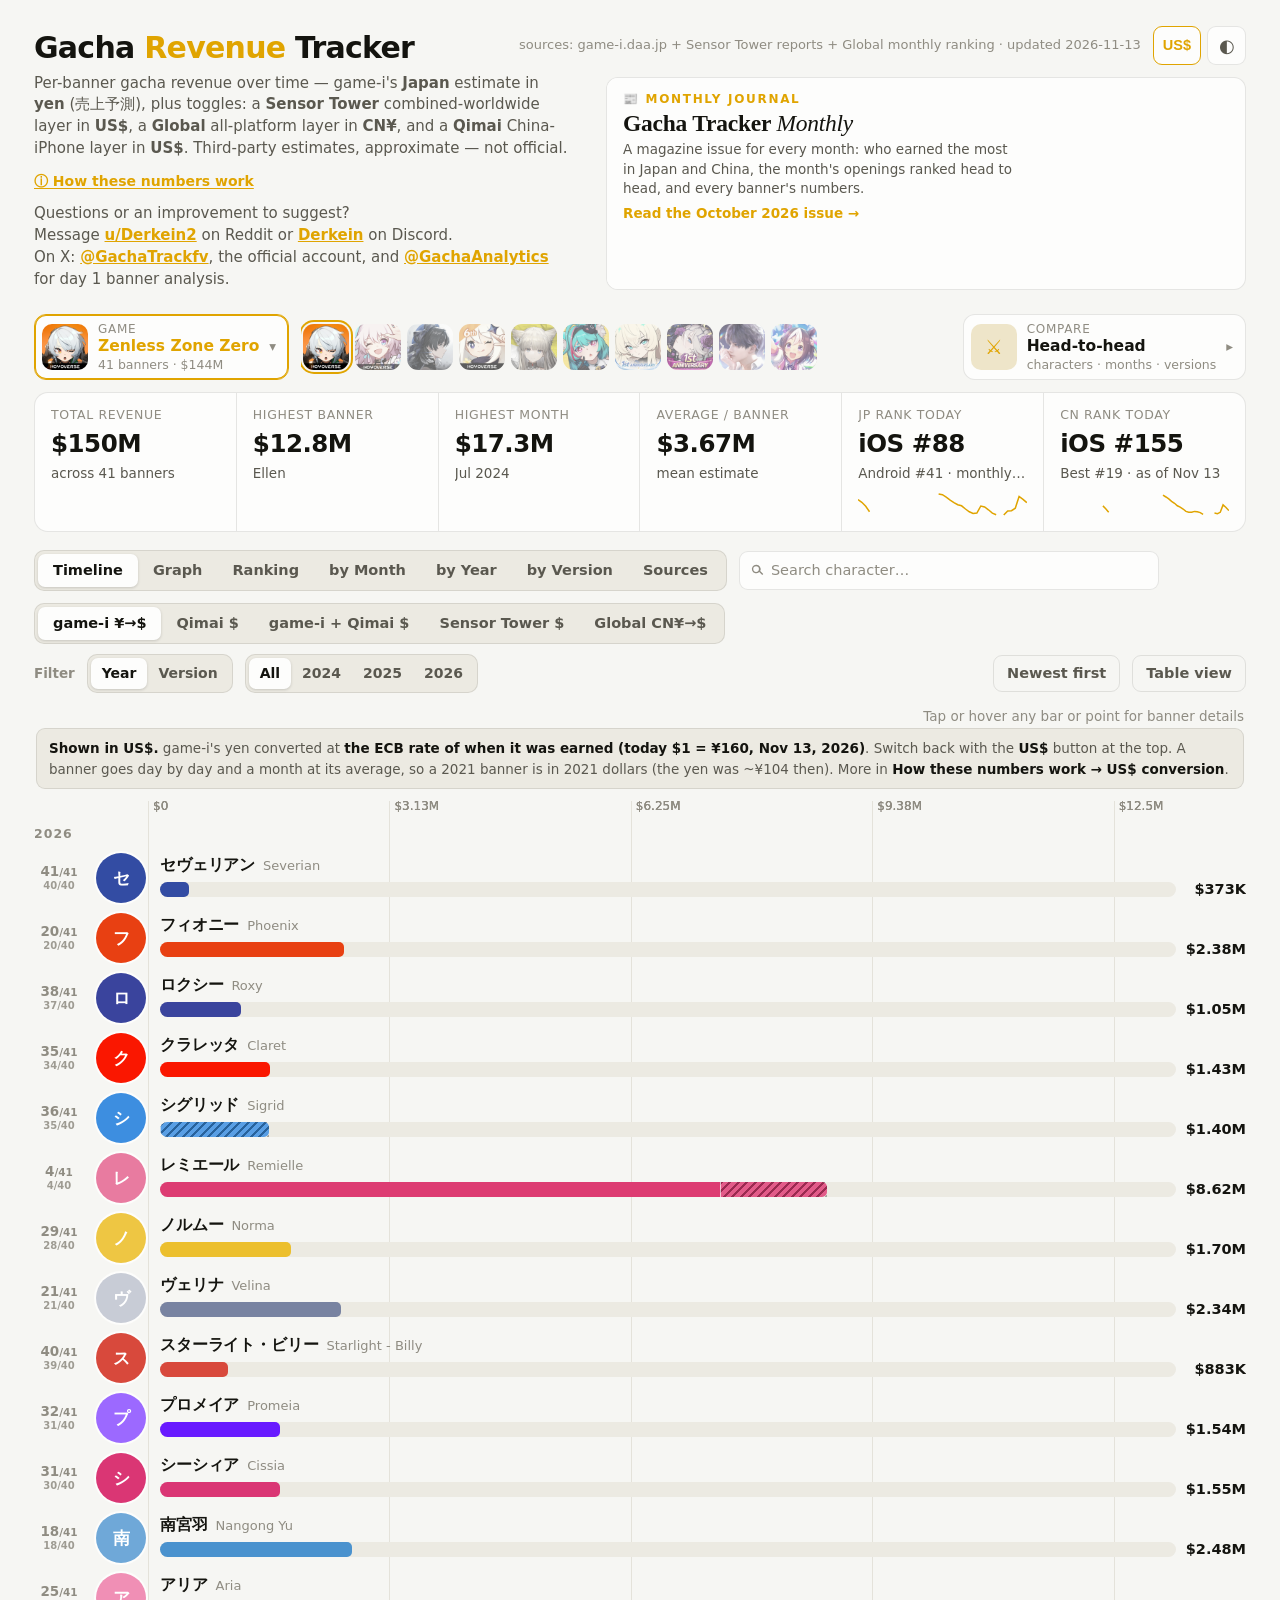
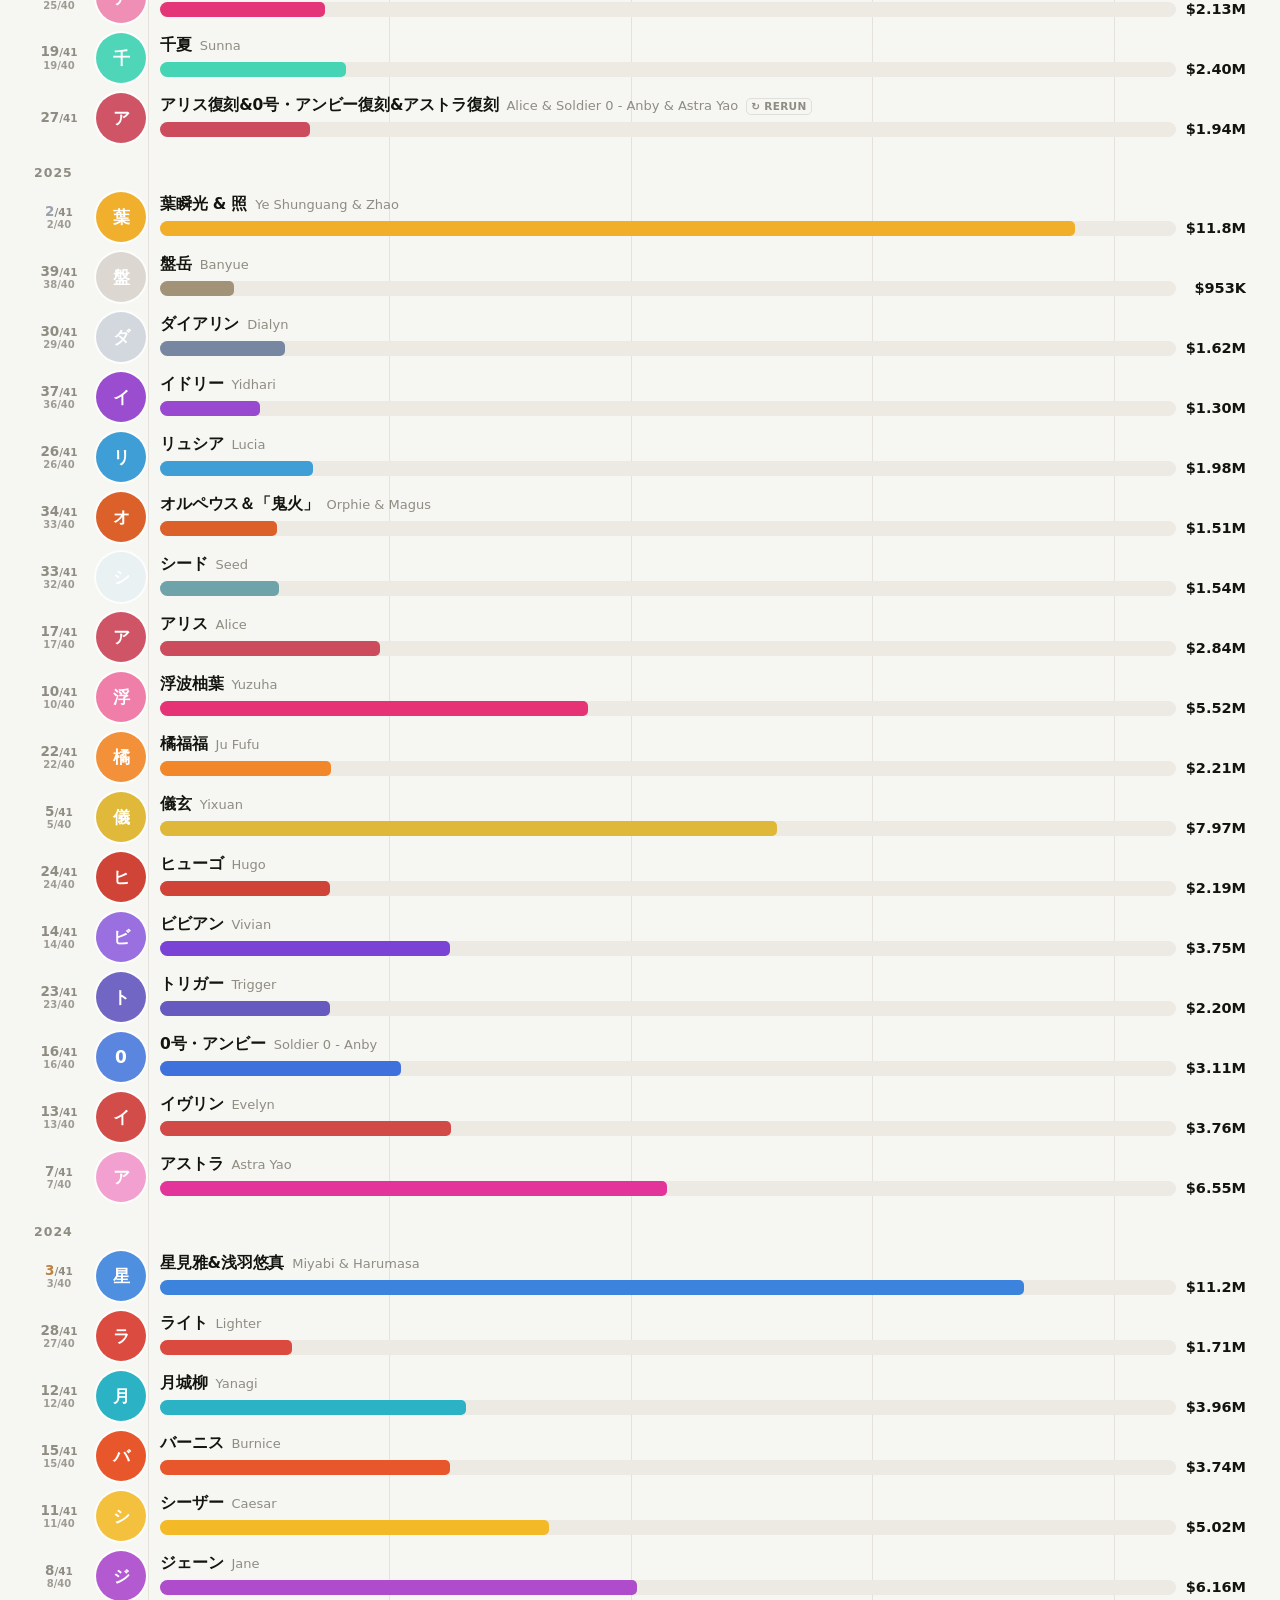
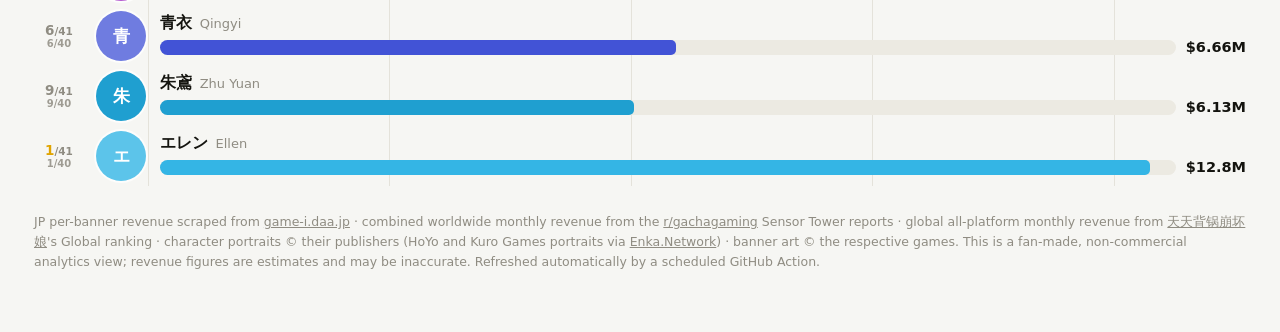
==== index.html @ f52d2e3d "Projection caption: say which end is the outlier when the range is lopsided Aha day 4: near $17.0M w" ====
<!doctype html>
<html lang="en">
<head>
<meta charset="utf-8">
<meta name="viewport" content="width=device-width, initial-scale=1">
<!-- Defense-in-depth: no remote scripts, no framing, no plugins. The one inline
     script is the pre-paint theme setter, allow-listed by its sha256 hash. Images
     may load from any HTTPS host (character art CDNs) or data: (the favicon). -->
<meta http-equiv="Content-Security-Policy" content="default-src 'self'; script-src 'self' 'sha256-wBdtWdXsHnAU2DdByySW4LlXFAScrBvmBgkXtydwJdg='; style-src 'self' 'unsafe-inline'; img-src 'self' https: data:; connect-src 'self'; object-src 'none'; base-uri 'none'; form-action 'none'; frame-ancestors 'none'">
<!-- apply a saved light/dark override before first paint (no flash); full toggle logic is in app.js -->
<script>try{var t=localStorage.getItem('theme');if(t==='light'||t==='dark')document.documentElement.setAttribute('data-theme',t)}catch(e){}</script>
<title>Gacha Revenue Tracker</title>
<meta name="description" content="Estimated gacha banner revenue over time for Zenless Zone Zero, Honkai: Star Rail, Wuthering Waves, Genshin Impact and Arknights: Endfield. Auto-updated from game-i.daa.jp.">
<link rel="icon" href="data:image/svg+xml,<svg xmlns='http://www.w3.org/2000/svg' viewBox='0 0 16 16'><text y='14' font-size='14'>%F0%9F%8E%B0</text></svg>">
<link rel="stylesheet" href="style.css?v=418">
</head>
<body>
<div class="wrap">
  <header class="site-hd">
    <div class="hd-main">
      <h1>Gacha <span class="accent">Revenue</span> Tracker</h1>
      <p>Per-banner gacha revenue over time — game-i's <b>Japan</b> estimate in <b>yen</b> (売上予測), plus toggles: a <b>Sensor Tower</b> combined-worldwide layer in <b>US$</b>, a <b>Global</b> all-platform layer in <b>CN¥</b>, and a <b>Qimai</b> China-iPhone layer in <b>US$</b>. Third-party estimates, approximate — not official.</p>
      <p class="hd-info"><button id="infoBtn" class="infolink">ⓘ How these numbers work</button></p>
      <p class="hd-feedback">Questions or an improvement to suggest?<br>Message <a href="https://www.reddit.com/user/Derkein2" target="_blank" rel="noopener">u/Derkein2</a> on Reddit or <a href="https://discord.com/users/260914155207393281" target="_blank" rel="noopener" title="Opens Derkein's Discord profile — message from there">Derkein</a> on Discord.<br>On X: <a href="https://x.com/GachaTrackfv" target="_blank" rel="noopener" title="The tracker's official X account">@GachaTrackfv</a>, the official account, and <a href="https://x.com/GachaAnalytics" target="_blank" rel="noopener" title="A friend's banner analysis on X">@GachaAnalytics</a> for day 1 banner analysis.</p>
    </div>
    <div class="hd-side">
      <div class="hd-top">
        <div class="updated" id="updated"></div>
        <div class="hd-btns">
          <button id="ccyBtn" class="themebtn ccybtn" type="button" aria-pressed="false" hidden>¥</button>
          <button id="themeBtn" class="themebtn" title="Theme" aria-label="Color theme"></button>
        </div>
      </div>
      <a class="jr-card" href="journal.html" id="jrCard">
        <span class="jr-art" aria-hidden="true"><img id="jrImg" alt="" referrerpolicy="no-referrer" hidden></span>
        <span class="jr-tx"><span class="jr-k">📰 Monthly Journal</span>
          <b class="jr-t">Gacha Tracker <em>Monthly</em></b>
          <span class="jr-sum">A magazine issue for every month: who earned the most in Japan and China, the month's openings ranked head to head, and every banner's numbers.</span>
          <span class="jr-go" id="jrGo">Read the latest issue →</span></span>
      </a>
    </div>
  </header>

  <div class="gp" id="gp">
    <button type="button" class="gp-btn" id="gpBtn" aria-haspopup="dialog" aria-expanded="false" aria-controls="gpPanel">
      <span class="gp-bic" id="gpIc"></span>
      <span class="gp-btx"><span class="gp-k">Game</span><b id="gpName"></b><span class="gp-sub" id="gpSub"></span></span>
      <span class="gp-chev" aria-hidden="true">▾</span>
    </button>
    <nav class="gp-rail" id="gpRail" aria-label="Games"></nav>
    <button class="gp-cmp" id="cmpOpen" type="button" title="Two to four head-to-head — characters, months, years or versions, from any game">
      <span class="gp-cic" aria-hidden="true">⚔</span><span class="gp-cmpl">Compare</span>
      <span class="gp-btx"><span class="gp-k">Compare</span><b>Head-to-head</b><span class="gp-sub">characters · months · versions</span></span>
      <span class="gp-chev" aria-hidden="true">▸</span>
    </button>
    <div class="gp-panel" id="gpPanel" role="dialog" aria-label="Choose a game" hidden>
      <input id="gpSearch" type="search" placeholder="Search games — English, Japanese or short name…" autocomplete="off" spellcheck="false" aria-controls="gpList">
      <div class="gp-list" id="gpList" role="listbox" aria-label="Games"></div>
    </div>
  </div>
  <div class="tiles" id="tiles"></div>

  <div class="controls">
    <div class="seg" role="tablist" aria-label="View">
      <button id="bTime" class="on" role="tab" aria-selected="true">Timeline</button>
      <button id="bGraph" role="tab" aria-selected="false">Graph</button>
      <button id="bRank" role="tab" aria-selected="false">Ranking</button>
      <button id="bMonth" role="tab" aria-selected="false">by Month</button>
      <button id="bYear" role="tab" aria-selected="false">by Year</button>
      <button id="bVersion" role="tab" aria-selected="false" hidden>by Version</button>
      <button id="bAgree" role="tab" aria-selected="false" title="Compare how each source ranks the month against its own history">Sources</button>
    </div>
    <div class="search" id="search">
      <svg class="search-ic" viewBox="0 0 24 24" aria-hidden="true"><path d="M10 4a6 6 0 104.47 10.03l4.24 4.25 1.42-1.42-4.25-4.24A6 6 0 0010 4zm0 2a4 4 0 110 8 4 4 0 010-8z"/></svg>
      <input id="searchInput" type="text" placeholder="Search character…" autocomplete="off" spellcheck="false" aria-label="Search for a character" aria-autocomplete="list" aria-controls="searchAC">
      <button class="search-clear" id="searchClear" type="button" aria-label="Clear search" hidden>×</button>
      <div class="search-ac" id="searchAC" role="listbox" hidden></div>
    </div>
    <div class="seg src" id="dataSrc" role="tablist" aria-label="Data source" hidden>
      <button data-src="gamei" class="on" title="game-i's JP revenue estimate">game-i ¥</button>
      <button data-src="qimai" title="China iPhone App Store gross revenue (USD) — Qimai's daily estimate, summed per banner" hidden>Qimai&nbsp;$</button>
      <button data-src="both" title="Japan + China iPhone in one figure: game-i's yen in US$ at the rate of when it was earned, plus Qimai's China iPhone dollars" hidden>game-i&nbsp;+&nbsp;Qimai&nbsp;$</button>
      <button data-src="st" title="Estimated combined worldwide revenue from the Sensor Tower monthly reports">Sensor&nbsp;Tower&nbsp;$</button>
      <button data-src="cn" title="Estimated global all-platform revenue (mobile + PC + PlayStation) from 天天背锅崩坏娘's monthly ranking, in yuan" hidden>Global&nbsp;CN¥</button>
    </div>
  </div>

  <div class="controls gctrls" id="graphControls" hidden>
    <div class="seg agmode" id="gUnitWrap" role="tablist" aria-label="Graph by" hidden>
      <button data-gunit="banner" class="on" title="One point per banner: its revenue on the chosen source">Banner / character</button>
      <button data-gunit="month" title="One point per month: the month's total on the chosen source, as on By Month — hover for the banners that ran">Monthly</button>
    </div>
    <div class="gfilter" id="gfilter">
      <span class="glabel">Filter</span>
      <div class="seg gdim" id="gdim" role="tablist" aria-label="Filter by" hidden>
        <button data-dim="year" class="on">Year</button>
        <button data-dim="version">Version</button>
      </div>
      <div class="seg" id="gyears"></div>
      <div class="seg agmode" id="gLayoutWrap" role="tablist" aria-label="Years shown" hidden>
        <button data-glayout="together" class="on" title="The chosen years one after another on a single timeline">Timeline</button>
        <button data-glayout="separate" title="One chart per year">Per year</button>
      </div>
    </div>
    <div class="seg agmode" id="rankByWrap" role="tablist" aria-label="Rank banners by" hidden>
      <button data-rankby="rev" class="on" title="Rank banners by ONE revenue source (pick it on the right)">Single revenue</button>
      <button data-rankby="total" title="Rank banners by every revenue source added up in US$ (yen and yuan at the rate of when they were earned). The sources overlap, so switch them on/off: game-i + Qimai alone counts nothing twice.">Total revenue</button>
      <button data-rankby="charts" title="Rank banners by their run on the Japan and/or China top-grossing charts: a score from the revenue their ranks imply and how slowly they decayed">Charts</button>
      <button data-rankby="all" title="Everything: every revenue source plus both charts, each scored as a % of the game's best banner, then averaged. Switch sources on/off.">Everything</button>
    </div>
    <div class="seg agmode" id="chartWhichWrap" role="tablist" aria-label="Which chart" hidden>
      <button data-chartwhich="both" class="on" title="Average of the Japan and China chart scores">JP + CN</button>
      <button data-chartwhich="jp" title="Japan iOS top-grossing (game-i) only">JP</button>
      <button data-chartwhich="cn" title="China iPhone top-grossing only">CN</button>
    </div>
    <div class="seg agmode" id="agModeWrap" role="tablist" aria-label="Sources view" hidden>
      <button data-agmode="month" class="on" title="Score each MONTH against the source's own history, and list the banners that ran">by Month</button>
      <button data-agmode="banner" title="Score each BANNER against the game's other banners — do the sources agree it was a strong banner?">by Banner</button>
    </div>
    <label class="sortsel" id="crSortWrap" hidden>Sort <select id="crSort" title="Order the chart ranking by its score or by one rank metric">
      <option value="score">Chart score</option>
      <option value="peak">Peak rank</option>
      <option value="top1">Days at #1</option>
      <option value="top3">Days in top 3</option>
      <option value="med">Median rank</option>
      <option value="top10">Days in top 10</option>
      <option value="held">Days in top 200</option>
      <option value="decay">Rank decay</option>
    </select></label>
    <label class="sortsel" id="bSortWrap" hidden>Sort <select id="bSort" title="Order the period cards">
      <option value="timeline">Timeline</option>
      <option value="ranking">Ranking</option>
    </select></label>
    <div class="gfilter" id="bYearsWrap" hidden><span class="glabel">Year</span><div class="seg myears" id="bYears"></div></div>
    <button id="bDir" class="ghost" title="Reverse order">Newest first</button>
    <button id="bTable" class="ghost">Table view</button>
  </div>
  <div class="hintrow" id="hintRow"><span class="hint">Tap or hover any bar or point for banner details</span></div>

  <div class="stnote simnote" id="simnote" role="note" hidden></div>
  <div class="stnote" id="stnote" hidden>
    <b>Estimated combined revenue.</b> Sensor Tower reports only a game's <em>monthly</em> worldwide total; each banner's figure here is assumed — its share of that month applied to the real Sensor Tower total, then summed across the months it ran. That per-banner share comes from <b>two daily sources averaged</b> (game-i JP + Qimai China&nbsp;iPhone) wherever Qimai data exists, and game-i alone otherwise. <b>The further back you go, the rougher it gets:</b> before ~2024 the monthly reports didn't consistently break out <b>China</b>, so some months are missing it entirely or undercounted. Where only <b>China&nbsp;iOS</b> was reported, China Android is estimated at <b>1.75× iOS</b> (the ratio used to model it today); a month with no China figure at all is tagged <span class="pill">global only</span>. Bars marked <span class="pill">partial</span> ran in months not yet covered, and <span class="pill">no ST data</span> ran entirely before Oct 2021 or were too low to chart.
  </div>
  <div class="cnnote" id="cnnote" hidden>
    <b>Estimated global revenue, all platforms.</b> From <a href="https://space.bilibili.com/20313793" target="_blank" rel="noopener">天天背锅崩坏娘</a>'s monthly 二次元手游全球总流水 ranking — the longest continuous CN-side record there is (Nov&nbsp;2021 →&nbsp;present). It reports only a <em>monthly</em> total per game; each banner's figure here is assumed — its share of that month <em>split across banners</em> applied to the Global total, summed across the months it ran. Where both sources have a signal for a banner that month the split is the <b>average of two daily sources</b> (game-i JP + Qimai China); where only one does (e.g. a banner below game-i's top&nbsp;200 that Qimai still saw in China) that source is used <b>alone</b> rather than halved against a zero; and with no Qimai data it's game-i alone. Unlike the other two layers this counts <b>PC and PlayStation as well as mobile</b>, so it is not comparable to either. miHoYo titles are a <b>range</b> because the author excludes miHoYo's undisclosed <b>支付中心</b> direct top-up channel — those figures are understated. The metric also changes basis at <b>Nov&nbsp;2023</b>, from <span class="pill">总收入</span> (normally net of the store cut) to <span class="pill">总流水</span> (gross billings); bars spanning it are tagged <span class="pill">mixed basis</span>.
  </div>
  <div class="qmnote" id="qmnote" hidden>
    <b>Estimated China iPhone revenue.</b> From <a href="https://qimai.cn/" target="_blank" rel="noopener">Qimai&nbsp;(七麦)</a>'s daily <b>China App&nbsp;Store gross</b> revenue estimate, in <b>US$</b> — a model figure ("仅供参考"), iPhone only. Unlike Sensor Tower and CN this is a <b>daily</b> source like game-i, so each banner's total is summed <em>directly</em> from its run days (each concurrent day split between the running banners the same way game-i splits it) — no monthly-share guess. It is <b>China iOS only</b>, so it is smaller than, and not comparable to, the worldwide (Sensor&nbsp;Tower) or all-platform (CN) layers, or game-i's Japan. Updated daily for every game here; games without Qimai data don't show this toggle.
  </div>
  <div class="qmnote fxnote" id="fxnote" hidden></div>
  <div class="stnote grnote" id="grnote" hidden>
    <div class="grhead"><b>Daily or monthly?</b>
      <div class="seg grseg" id="revMode">
        <button data-revmode="daily" class="on" title="game-i's own rule: a banner only earns on days the game is in Japan's iOS top 200">Daily · game-i rule</button>
        <button data-revmode="month" title="Every day of each month goes to the banners running that day, so the banners add up to game-i's full monthly total">Monthly share</button>
      </div></div>
    <span id="grtext"></span>
  </div>
  <div class="chartwrap" id="chartwrap"><div class="chart" id="chart"><div class="loading">Loading…</div></div></div>
  <div class="tablewrap" id="tablewrap" hidden></div>

  <footer class="foot">
    JP per-banner revenue scraped from <a href="https://game-i.daa.jp/" target="_blank" rel="noopener">game-i.daa.jp</a> ·
    combined worldwide monthly revenue from the <a href="https://www.reddit.com/r/gachagaming/" target="_blank" rel="noopener">r/gachagaming</a> Sensor&nbsp;Tower reports ·
    global all-platform monthly revenue from <a href="https://space.bilibili.com/20313793" target="_blank" rel="noopener">天天背锅崩坏娘</a>'s Global ranking ·
    character portraits © their publishers (HoYo and Kuro Games portraits via <a href="https://enka.network/" target="_blank" rel="noopener">Enka.Network</a>) ·
    banner art © the respective games. This is a fan-made, non-commercial analytics view; revenue figures are estimates and may be inaccurate.
    Refreshed automatically by a scheduled GitHub Action.
  </footer>
</div>
<div class="tip" id="tip" hidden></div>
<div class="tip" id="bmTip" hidden></div>

<div class="modal" id="bannerModal" hidden>
  <div class="modal-card bmodal" role="dialog" aria-modal="true" aria-labelledby="bmTitle">
    <button class="modal-close" id="bmClose" aria-label="Close">×</button>
    <div id="bmBody"></div>
  </div>
</div>

<!-- period dialog: banners of a chosen year / month / version, ranked -->
<div class="modal" id="periodModal" hidden>
  <div class="modal-card bmodal" role="dialog" aria-modal="true" aria-labelledby="pdTitle">
    <button class="modal-close" id="pdClose" aria-label="Close">×</button>
    <div id="pdBody"></div>
  </div>
</div>

<!-- compare dialog: 2–4 head-to-head picks (characters / months / years / versions) -->
<div class="modal" id="compareModal" hidden>
  <div class="modal-card cmpmodal" role="dialog" aria-modal="true" aria-label="Compare head-to-head">
    <button class="modal-close" id="cmpClose" aria-label="Close">×</button>
    <div id="cmpBody"></div>
  </div>
</div>

<div class="modal" id="infoModal" hidden>
  <div class="modal-card" role="dialog" aria-modal="true" aria-labelledby="infoTitle">
    <button class="modal-close" id="infoClose" aria-label="Close">×</button>
    <h2 id="infoTitle">How these numbers work</h2>
    <p class="modal-sub">Where each layer's figures come from — and why they change.</p>

    <p class="modal-note">This site measures nothing itself. It re-presents four third-party datasets: <a href="https://game-i.daa.jp/" target="_blank" rel="noopener">game-i.daa.jp</a>'s <b>per-banner Japan revenue</b> (the default, in ¥), the community <b>Sensor Tower monthly reports</b> (worldwide, $), a <b>CN all-platform monthly ranking</b> (CN¥) and <b>Qimai</b>'s daily China-iPhone estimate ($). They measure different things and are shown side by side; only the <b>game-i + Qimai $</b> view adds two of them (Japan + China iPhone, the yen in US$ at the rate of when it was earned). Where the site does estimate — splitting a monthly total between banners, rebuilding banners game-i doesn't list, and the "tracking towards" projection — it says so on the spot.</p>

    <div class="seg info-toggle" id="infoToggle" role="tablist" aria-label="Which dataset to explain">
      <button data-info="gamei" class="on">game-i · JP ¥</button>
      <button data-info="qimai">Qimai · CN iPhone $</button>
      <button data-info="st">Sensor Tower · combined $</button>
      <button data-info="cn">Global · CN¥</button>
      <button data-info="cnchart">China iOS chart</button>
      <button data-info="both">game-i + Qimai · US$</button>
      <button data-info="fx">US$ conversion</button>
    </div>

    <div id="infoGamei">
    <h3>What the number is</h3>
    <p>An <b>estimate</b> of how much a banner earned from mobile gacha in <b>Japan</b>, shown here in yen. game-i reports it in <b>“G”</b> — a deliberately vague unit it says just means “<i>about</i>” (〜ぐらい). By common convention <b>1億G ≈ ¥100 million</b> (so 1G ≈ ¥1), which is how the yen figures here are derived.</p>

    <h3>Where it comes from</h3>
    <p>game-i records each app's <b>App Store / Google Play top-grossing rank every day at midnight (JST)</b>, converts that daily rank into an estimated daily revenue using a model <b>calibrated against companies' publicly disclosed earnings</b>, and adds up the days a banner runs. It's a rank → revenue estimate, <b>not</b> reported sales.</p>

    <h3>Banner A peaked at #2, banner B at #3 — so why does game-i say B earned more?</h3>
    <p>Because <b>a rank isn't worth a fixed amount</b>. game-i multiplies each day's rank by a <b>daily value that changes with the date</b> (its own note: <i>加算値は月／日によって変動します</i> — “the value varies by month and day”). Its live table shows the same rank paying different amounts day to day — e.g. <b>#2 was worth ≈¥344M on Jul 26 but ≈¥282M on Jul 27</b>.</p>
    <p>The biggest swing is the <b>start of the month</b>: game-i deliberately sets early-month days as the <b>highest of the month</b> — <i>月初の加算値は月内で最も高い数値</i> — because <b>credit-card billing and carrier spending-limit resets</b> push spending up then (it cites New Year's Day sales records). So <b>whichever banner's peak lands nearer the 1st gets a bigger multiplier</b>. A #3 that peaked on the 2nd can out-earn a #2 that peaked mid-month — even though #2 is the better rank on any single day. (There's also a smaller correction based on how spread-out that day's rankings were — <i>標準偏差に応じて補正</i>.)</p>
    <p>In short: <b>rank sets the shape, the calendar scales it.</b> That's why the cumulative total can rank a lower-peaking banner higher, and why game-i's daily <b>ranks</b> are more dependable than its exact yen.</p>

    <h3>How a day's revenue is split between banners</h3>
    <p>These are game-i's own stated rules, from its <a href="https://game-i.daa.jp/?%E3%82%AC%E3%83%81%E3%83%A3%E5%A3%B2%E4%B8%8A%E5%88%86%E6%9E%90%E3%81%AB%E3%81%A4%E3%81%84%E3%81%A6" target="_blank" rel="noopener">ガチャ売上分析について</a> page. The model assumes <b>all</b> of the app's estimated revenue that day is gacha revenue (<i>推定売上が全てガチャによるものと仮定</i>), and assigns it to whatever banners are running:</p>
    <ul>
      <li>Banners running <b>at the same time split the day equally</b> — <i>同時に複数のガチャが開催されていた場合は売上を等分します</i>.</li>
      <li>A banner's <b>first day is weighted up 80%</b>, its <b>last day down 80%</b> (launch rush vs. wind-down) — <i>ガチャ期間初日は分配率を80%アップ／最終日は80%ダウン</i>.</li>
      <li>Busy periods (New Year, Golden Week) run many banners at once, so <b>each individual banner can look lower</b> than it really earned.</li>
      <li>Rank history only exists from <b>2018</b>, so nothing older can be counted.</li>
    </ul>
    <p style="margin-top:6px">The published figures bear this out: adding up every banner in a year comes to <b>88–98% of game-i's own monthly totals, never more</b> (the gap is days no banner was listed), and two banners on <b>exactly</b> the same dates carry <b>exactly equal</b> figures — which is what an equal split produces. game-i's own summary of its precision: <i>どこまでいってもどんぶり勘定です</i> — “it's rough accounting however you slice it.”</p>
    <p style="margin-top:6px">On the charts, a <b>hatched section of a bar</b> (and a <b>“▨ shared” tag</b>) marks the portion of a run that <b>overlapped another listed banner</b> — i.e. revenue that was split rather than earned alone. This shows up mostly on games that run several banners at once (like Umamusume); HoYo titles usually merge simultaneous characters into one “A&amp;B” banner, so the split happens inside a single entry and the bar stays solid.</p>

    <h3 id="giDailyMonthly">Why a game's banners don't add up to its monthly total</h3>
    <p>game-i publishes two numbers per game, and they come from <b>two different parts of its system</b> that read the store charts differently:</p>
    <ul>
      <li><b>The monthly total</b> (月次売上予測) adds up a value for every day of the month (月間の売上はその合計値です). Apple's overall top-grossing chart only lists <b>200 places</b> (iOSのセルランが200位までしか取得できない), so since <b>October 2021</b> game-i builds this from a <b>"virtual top 1000"</b> (仮想TOP1000): a game below #200 overall can still be placed from Apple's <b>games</b> and <b>genre</b> top-200 charts, so it keeps getting a daily value. game-i's own caveat: below #200, accuracy drops (200位より下位のアプリは…精度が低下します), and only games that stay in the top 200 give dependable numbers. (<a href="https://note.com/game_i/n/nbdae77c08cee" target="_blank" rel="noopener">game-i: 売上予測システム改修説明</a>, <a href="https://game-i.daa.jp/?%E3%82%B5%E3%82%A4%E3%83%88%E3%81%AB%E3%81%A4%E3%81%84%E3%81%A6" target="_blank" rel="noopener">サイトについて</a>)</li>
      <li><b>A banner's figure</b> comes from the older gacha analysis (2019): each day, the daily revenue of the game's <b>overall chart rank</b> — the previous day's, recorded at midnight (前日のセルラン順位) — is added to the banners running that day, split equally, first day +80%, last day −80% (<a href="https://game-i.daa.jp/?%E3%82%AC%E3%83%81%E3%83%A3%E5%A3%B2%E4%B8%8A%E5%88%86%E6%9E%90%E3%81%AB%E3%81%A4%E3%81%84%E3%81%A6" target="_blank" rel="noopener">ガチャ売上分析について</a>, <a href="https://note.com/game_i/n/n9989714e4525" target="_blank" rel="noopener">不具合修正について</a>). game-i has never said it moved this part to the virtual top 1000.</li>
    </ul>
    <p>What game-i's published figures show is that it didn't: <b>a banner stops growing the day its game leaves the overall top 200, while the monthly total keeps growing.</b></p>
    <p>So the monthly total is never smaller than the banners. For a game that stays in the top 200 the difference is just days with no listed banner (its banners come to <b>88–98%</b> of the monthly totals, above). For a game that spends weeks below #200 the gap gets large — Stella Sora's banners add up to under half of its monthly totals, and a run spent entirely below the chart shows ¥0. A banner that straddles two months also takes a share of both, and the current month is still being added to. The <b>By Month</b> view always shows the monthly totals next to the banners.</p>
    <p>game-i also draws a <b>faint line</b> on its rank graphs below #200 (推測) — a <b>separate</b> estimate from the virtual top 1000, used only for those graphs: it's worked out from <b>Android's</b> top 600 with spline interpolation (AndroidのセルランTOP600及び数値解析を用いて), assumes the game won't climb back into the top 200 (上昇予測でも200位以内にはならない), and game-i doesn't say it feeds the monthly total. game-i doesn't publish a game's place in the virtual top 1000, so where this site needs a value for a day below the chart — the <b>Monthly share</b> view of a game whose banners aren't on game-i (below) — it uses that faint line, the nearest thing game-i does publish, only to weigh the days <em>within</em> a month against each other; the month's total is still game-i's own figure (<a href="https://note.com/game_i/n/nbdae77c08cee" target="_blank" rel="noopener">same note</a>).</p>

    <h3 id="giOfficial">Games with banners not on game-i</h3>
    <p class="info-warn">⚠ <b>These are reconstructions.</b> game-i publishes no banner figures for these games, so every per-banner number on their game-i tab is rebuilt by this site from game-i's daily ranks and monthly totals. Treat them as an estimate of what game-i would show, not as game-i's own numbers.</p>
    <p>Some games are tracked by game-i — it records their Japan top-grossing rank every day and publishes their monthly totals (月次売上予測) — but it never made a banner page for them. Chaos Zero Nightmare is one. For these, the <b>banner list</b> comes from the game's <b>official Japanese notices</b> (for Chaos Zero Nightmare, <a href="https://page.onstove.com/chaoszeronightmare/jp" target="_blank" rel="noopener">its STOVE community</a>), with English names matched from its English channel, and each banner's figure is <b>rebuilt the way game-i builds its own</b>: a day's share of game-i's monthly total, weighted by that day's rank, goes to whatever banners are running, split equally with the first day +80% and the last −80%.</p>
    <p>As on every game-i banner, a banner only earns on days the game is in the <b>overall top 200</b> (see above), so a run spent entirely below the chart shows ¥0; the <b>Monthly share</b> toggle shares out the whole month instead. By Month and the Monthly graph show both figures side by side, so they have no toggle and always use game-i's daily rule.</p>
    <p><b>Love and Deepspace</b> is the other kind: game-i did list its banners, but stopped in June 2025. Its list here comes from Infold's Japanese <a href="https://prtimes.jp/main/html/searchrlp/company_id/131862" target="_blank" rel="noopener">press releases on PR TIMES</a>, which announce every new limited ★5 event with its dates and the leads it features; reruns and small wishes that get no release aren't listed. Rebuilt the same way, the nine banners game-i did publish come out mostly within about 10% of its figures. An event that lets players pick three of the five leads' cards is one banner here — no source splits its money by lead.</p>
    <p>Banners are listed the way game-i lists them: a rerun or standard-pool rate-up running alongside a new character isn't an entry of its own — its days belong to the new banner, as with WuWa's reruns, or Star Rail's "A & B" entries when both start and end together — and only gets its own entry for a stretch when it was the only banner up. Where a game genuinely runs two new banners at once (Stella Sora sometimes overlaps a new Trekker banner with the next for about a week), they share those days, split equally as game-i does.</p>

    <h3>Does it change after day 1?</h3>
    <p><b>Yes — but mostly in the first few days.</b> Each day the banner is live adds that day's estimate from the game's current top-grossing rank. Because a banner spikes to its highest rank at launch and then steadily falls, <b>most of the increase lands in the opening days</b>; after that the daily additions get small and the total barely moves. It stops changing once the game drops out of the tracked ranking (below ~rank 200) or the banner ends.</p>

    <h3>What's covered — and what isn't</h3>
    <p>Japan only, <b>iOS (App Store, incl. iPad) + Android (Google Play)</b>. It <b>excludes</b> overseas stores, PC and browser versions (DMM / mobage / GREE), and merchandise — so a game's true worldwide revenue is meaningfully higher than what you see here.</p>

    <h3>How accurate is it?</h3>
    <p>Directional, not exact. game-i itself calls the method <b>どんぶり勘定</b> — a deliberate back-of-the-envelope built from statistics, regression analysis and machine prediction, with <b>no guarantee</b> of matching official figures. Known blind spots it discloses:</p>
    <ul>
      <li>Days <b>below ~rank 200</b> can't be tracked and are counted as <b>¥0</b> — weak banners get underestimated.</li>
      <li>An app <b>holding #1</b> can earn far beyond the model's ceiling (青天井), so monster banners get <i>under</i>estimated too.</li>
      <li>The model is regressed from <b>iOS ranks</b> — if a game's Android rank diverges a lot, the estimate skews.</li>
      <li>iOS-only apps should be read at <b>about half</b> the shown value; stores like Amazon/mobage aren't included at all.</li>
    </ul>
    <p style="margin-top:6px">It's better for top-ranked titles (more disclosed earnings to calibrate against) and rougher for smaller ones. Use these numbers to <b>compare</b> banners, not as official figures.</p>

    <h3>The “JP rank today” tile</h3>
    <p>Each game's tiles include its <b>current top-grossing rank</b> (iOS &amp; Android, Japan) straight from game-i, with a two-month sparkline of the daily iOS rank — the raw ingredient every estimate on this page is cooked from. Gaps in the line are days below the trackable ~top 200.</p>

    <h3>Reading a banner's daily rank curve</h3>
    <p><b>Click any banner</b> to see its daily iOS top-grossing rank across the whole run (#1 = top of the chart). A few things to keep in mind:</p>
    <ul>
      <li>Rank is <b>snapshotted once, at midnight JST</b> — so a banner's launch day can read below-200 if it went live <i>after</i> that snapshot; the spike shows up the next day.</li>
      <li><b>Breaks in the line</b> are days the app sat below the trackable ~top 200 — game-i can't see those and counts them as <b>¥0</b> — or days after another banner opened in the middle of this one, when the game's rank is that launch's.</li>
      <li>It's <b>iOS only</b>: game-i keeps a daily history for the App Store but only a live snapshot for Google Play, so there's no daily Android curve.</li>
      <li>For a <b>banner still running</b>, the curve stops at today and the figures shown are the running totals <i>so far</i>, not the final ones.</li>
    </ul>
    <p style="margin-top:6px">The banner card also shows an <b>estimated revenue build-up</b>. game-i reports only one total per banner, so this splits that total across the run by each day's rank (using game-i's published rank→revenue curve) and, on days it shared, by its share of the day, purely to illustrate <i>how</i> the total accumulated. The per-day yen is a reconstruction — the run's total still equals game-i's own figure — not a separately reported number.</p>

    </div><!-- /infoGamei -->

    <div id="infoST" hidden>
    <h3>What this layer is</h3>
    <p>game-i only covers <b>Japan</b>. The <b>“Sensor&nbsp;Tower&nbsp;$” toggle</b> switches every figure on the page — the bars, the ranking order, the Graph, and the header tiles (Total revenue, Highest banner, Highest month, Average) — to a game's estimated <b>combined worldwide revenue in US dollars</b>, and a short disclaimer appears above the chart. The two layers measure different things, so the ¥ and $ are shown side by side and are <b>never added together</b>.</p>

    <h3>Where the numbers come from</h3>
    <p>The monthly <b>“Gacha Revenue / Sensor Tower” reports</b> posted to <a href="https://www.reddit.com/r/gachagaming/" target="_blank" rel="noopener">r/gachagaming</a>, read straight from the report images. Coverage runs from <b>October 2021</b> to the latest published month; older, region-summed months are marked with a <b>*</b> and are approximate.</p>

    <h3>What each figure means</h3>
    <p>A game's <b>combined worldwide mobile revenue for a whole month</b> — every regional server summed (JP + global/US + KR where they exist) <b>plus China</b>. It is <i>not</i> per-banner and <i>not</i> Japan-only, so it isn't directly comparable to game-i's ¥ figure.</p>

    <h3>The China adjustment — the 1.75× rule</h3>
    <p><b>October 2026 is a rough month.</b> On revenue.ennead.cc (r/gachagaming's Gacha Revenue Monthly Report), the report's main data source changed, so that month has no per-app breakdown or download estimates: each game is one rounded total for iOS and Android across all regions. It's marked <b>*</b> here and is a general trend only; the report's publishers expect to give an update on its future before the end of November.</p>
    <p>Sensor Tower's “global” line historically <b>left China out</b>, and where China <i>was</i> reported it was often <b>iOS only</b>. In those cases China Android is modelled at <b>1.75× the China-iOS figure</b> — the iOS-to-Android ratio seen in the recent reports that split both — so a month's China total is:</p>
    <p class="info-formula">China total = China iOS + (China iOS × 1.75) = <b>China iOS × 2.75</b></p>
    <p>A few of the <b>earliest</b> months had no China figure at all; those are tagged <span class="pill">global only</span> and are undercounted. From <b>2024 onward</b> the reports break China out cleanly, so no reconstruction is needed.</p>

    <h3>Where the China number came from — 2022 vs 2023</h3>
    <p>The <i>method</i> above is the same throughout; what changed year to year is <b>where the China-iOS number was found</b>.</p>

    <p><b>2022 &amp; early 2023 — from the report's own China row.</b> The community “sensortower stats” spreadsheet listed each region on its own line, including an explicit <b>CN</b> row (iOS only, Android blank). So the month is just the global/US total plus that China row, grossed up for Android:</p>
    <div class="info-ex">
      <div class="info-ex-h">Example — Genshin Impact · January 2022</div>
      <div class="info-ex-math">global (US) <b>$102M</b> &nbsp;·&nbsp; China iOS <b>$43M</b><br>
      China = $43M × 2.75 = <b>$118.25M</b> <span class="info-ex-note">($43M iOS + $75.25M modelled Android)</span><br>
      combined = $102M + $118.25M = <b>$220.25M</b></div>
      <img class="info-ex-img" src="assets/reports/jan2022-genshin.png?v=1" data-full="assets/reports/jan2022-genshin-full.png?v=1" alt="January 2022 Sensor Tower spreadsheet — Genshin US total $102M, China iOS $43M" title="Click for the full report" loading="lazy">
    </div>

    <p><b>Mid-to-late 2023 — from the post's comments.</b> Those reports shared only the single <b>global</b> figure, not China. The China-iOS number was taken from the post's <b>comments</b> — fairly upvoted, but less reliable. It's kept because, without it, 2023 would read oddly low next to the years on either side:</p>
    <div class="info-ex">
      <div class="info-ex-h">Example — Honkai: Star Rail · August 2023</div>
      <div class="info-ex-math">global <b>$49M</b> &nbsp;·&nbsp; China iOS (from comments) <b>$32M</b><br>
      China = $32M × 2.75 = <b>$88M</b> <span class="info-ex-note">($32M iOS + $56M modelled Android)</span><br>
      combined = $49M + $88M = <b>$137M</b></div>
      <img class="info-ex-img" src="assets/reports/aug2023-hsr.png?v=1" data-full="assets/reports/aug2023-hsr-full.png?v=1" alt="August 2023 Sensor Tower report — Honkai: Star Rail global $49M (China iOS $32M came from the post comments)" title="Click for the full report" loading="lazy">
    </div>

    <p><b>2024 onward — read straight from the image.</b> From 2024 the monthly reports already publish each game as a single <b>combined</b> figure with <b>China (both platforms) folded in</b> — the 1.75× Android split is baked into the number the report shows. So these months need no comment-digging and no reconstruction on our side: the value is simply <b>read off the report image as-is</b>.</p>

    <h3>Per-banner is assumed, not reported</h3>
    <p>Sensor Tower never breaks a month down by banner. This site credits a banner with its <b>share of the month</b> applied to the month's combined total, then <b>sums those slices across every month the banner ran</b> (a banner spanning two months adds both). Click any banner for the full month-by-month math, who else ran each month, and whether its run is only partly covered.</p>
    <p><b>That share rests on two daily sources.</b> game-i gives a banner's share of the game's Japan month, Qimai its share of the China-iPhone month; where Qimai has the month the two are <b>averaged</b>, and a real zero on either side counts (a banner at <b>¥0 in Japan</b> but earning in China takes half its Qimai share, not all of it). With no Qimai data (older banners, games not gathered) it is game-i's alone. Two reads are steadier than one: a banner front-loaded in Japan but slow in China no longer leans entirely on the Japanese shape.</p>

    <h3>Why it's rough</h3>
    <ul>
      <li>The per-banner split averages <b>two daily sources</b> (game-i's Japan share and Qimai's China-iPhone share) where Qimai data exists, game-i alone otherwise — but it still assumes that split mirrors <b>worldwide</b> spending for the banner, which neither source measures directly.</li>
      <li>The China <b>×1.75</b> Android figure is a <b>model, not a measurement</b> — and some 2023 China numbers came from comments.</li>
      <li><b>*</b> = an approximate, region-summed month; <span class="pill">global only</span> = no China figure that month; <span class="pill">partial</span> = the banner also ran in months not yet reported.</li>
    </ul>
    <p style="margin-top:6px">Treat the $ figures as <b>ballpark context</b> for scale and trend, not precise sales — and, again, <b>never add them to the ¥ figures</b>.</p>
    </div><!-- /infoST -->

    <div id="infoCN" hidden>
    <h3>What this layer is</h3>
    <p>A third, independent estimate: <a href="https://space.bilibili.com/20313793" target="_blank" rel="noopener">天天背锅崩坏娘</a>'s monthly <b>二次元手游全球总流水</b> ranking on Bilibili — <b>every month since November 2021</b>, the longest continuous CN-side gacha revenue record that exists.</p>
    <p>It is <b>global revenue across every platform</b> — mobile <i>plus PC, PlayStation and overseas Xbox</i> — reported in <b>yuan</b>. That makes it a different measurement again from game-i (Japan, mobile) and Sensor Tower (worldwide, mobile). All three are shown side by side and <b>never added together</b>.</p>

    <h3>How the author calculates it</h3>
    <p>Stated on-screen in every episode, under the heading 「流水计算方法」:</p>
    <ul>
      <li>Base data inferred from <b>Sensor Tower / App Store / Google Play rankings</b> — a rank→revenue estimate, not measured sales.</li>
      <li><b>China Android ≈ 2× China iOS</b> (otome titles 1.5–2×).</li>
      <li><b>Overseas mobile</b> = Google Play + iOS summed.</li>
      <li><b>PC / PlayStation / Xbox</b> estimated per game from official disclosures, genre and platform launch dates, with per-platform coefficients between <b>0.3 and 1.8</b>.</li>
    </ul>
    <p>The per-game coefficients themselves are <b>never published</b>, so no individual figure here is independently reproducible.</p>

    <h3>Why miHoYo titles are a range</h3>
    <p>miHoYo sells top-ups through its own <b>支付中心</b> portal, bypassing the stores. Those takings have never been disclosed, so the author <b>excludes them entirely</b> and exempts miHoYo from the platform coefficients above. Every miHoYo card carries the on-screen note 注：暂无支付中心数据.</p>
    <p class="info-formula">Genshin · Star Rail · Zenless Zone Zero are <b>understated</b> by an unknown amount, and published as a band rather than a point.</p>
    <div class="info-ex">
      <div class="info-ex-h">Example — Zenless Zone Zero · July 2026</div>
      <div class="info-ex-math">on-screen caption: 正片：绝区零（国产，米游），7月总流水：<b>130248万~155058万</b><br>
      = <b>CN¥1.30B – CN¥1.55B</b> <span class="info-ex-note">(1万 = 10,000 yuan)</span></div>
    </div>

    <h3>The metric changes basis at Nov 2023</h3>
    <p>Captions up to <b>October 2023</b> read <b>总收入</b>; from <b>November 2023</b> they read <b>总流水</b>. In Chinese industry usage 收入 is normally revenue <i>net of the store's cut</i> and 流水 is <i>gross billings</i> — roughly a 30% difference. Whether the underlying basis changed or the author only tightened the wording is unverified, so the two halves are <b>labelled per month</b> and a banner or period spanning the change is tagged <span class="pill">mixed basis</span>. Don't read across it as one line.</p>

    <h3>How the figures are read</h3>
    <p>The author publishes no table — the series' own note says 这不是表格视频 — so the numbers exist only as burned-in captions in the video. They're extracted by OCR (<code>scripts/scrape_bilibili_cn.py</code>), with each entry's figure decided by a vote across every frame it appears in, a rank-ordering check (the chart counts down, so revenue must not decrease), and a spot-check of sampled months read by eye against the video. Rows where the reading was shakier carry a lower confidence in the data file.</p>

    <h3>When a month appears — and why the newest one is missing</h3>
    <p>This layer isn't a live feed. Each month exists only once the author has edited and uploaded that month's video, and new videos go up around the <b>12th to 18th of the following month</b>. So there is always a gap of two to three weeks at the end: through the first half of any month, the previous month simply has no figure yet, and the site shows nothing rather than guessing.</p>
    <p>A missing newest month therefore means <b>“not published yet”</b>, not “zero” and not “an error”. It fills itself in automatically the next time the data is refreshed after the upload.</p>
    <p>The same waiting period applies to the Sensor Tower layer for its own reasons, so it's normal for the last month on the page to be complete in yen (game-i updates daily) while both comparison layers are still blank.</p>

    <h3>Per-banner is assumed, not reported</h3>
    <p>As with Sensor Tower, only a <b>monthly total per game</b> is published, so a banner is credited with its <b>share of the Global month</b>, summed across the months it ran. That share is the <b>average of two daily sources</b> — <b>game-i</b> (its Japan share) and <b>Qimai</b> (its China-iPhone share) — wherever Qimai data exists, and game-i alone otherwise, the same blend the Sensor Tower tab uses. <b>The split is still a rougher proxy here than on the ST tab</b>: both daily sources are <i>mobile</i>, while this total spans the whole world and includes <b>PC and console</b>, which no daily source sees — so how a banner split mobile revenue is only an approximation of how it split all-platform revenue. Click any banner and open its <b>Global</b> tab for the month-by-month math.</p>

    <h3>Why it's rough</h3>
    <ul>
      <li>Rank-derived estimates layered on further estimates — a Tencent News survey of these community charts put it as 在数据网站预估的基础上再次预估.</li>
      <li>Per-game coefficients are unpublished; iOS is visible, Android and PC are not.</li>
      <li>miHoYo figures exclude 支付中心 and are understated.</li>
      <li>Figures are OCR'd from video frames, not read from a table.</li>
    </ul>
    <p style="margin-top:6px">Use it for <b>scale and trend</b>, and as a second opinion against the Sensor Tower layer — not as sales.</p>
    </div><!-- /infoCN -->

    <div id="infoCNChart" hidden>
    <h3>What this is</h3>
    <p>Not an estimate — the <b>actual ranking</b> Apple publishes for the <b>China iPhone App Store, top grossing, all apps</b>. A position, not a revenue figure. It appears on a banner's <b>CN chart</b> tab as the daily line for that run.</p>
    <p><b>All apps</b> is the point. Games sit in one list with Douyin, WeChat, Alipay and the video apps, so a banner launch that climbs past them is a far stronger signal than moving inside a games-only chart.</p>

    <h3>One source, every day</h3>
    <p>Every day comes from <b>Qimai</b> (七麦数据)'s record of the chart, read from a signed-in account: <b>200 places deep</b>, from each game's first day on it — Genshin's goes back to its launch on 28 September 2020.</p>
    <p>Two readings are kept for each day, both on <b>China time</b>:</p>
    <ul>
      <li>the rank at the <b>end of the day</b> — the daily line, and what the median, the days in the top 10 and the decay are measured on;</li>
      <li>the <b>best rank reached at any point</b> of that day — what <b>Peak rank</b> and <b>Days at #1</b> use.</li>
    </ul>
    <p>The two differ because a banner usually goes live mid-morning and peaks that evening. A single reading taken early each morning — what this page used until October 2026 — filed launch day as "off the chart" while the game was down for its update, and caught the peak only after it had started to fade, so peaks read a place or several too low.</p>
    <p>Qimai's day starts with a midnight reading, which is simply where the game closed the night before. On a day the game is falling, its "best" would just be yesterday carried over — so when a day's best equals the previous day's close and the game finished the day lower, that day counts at its end-of-day rank instead, and a peak is never counted on two days.</p>
    <p><b>Handover days.</b> When a new banner starts on the same date the old one ends, that date's China chart is the newcomer's launch, so in China (rank and Qimai revenue) it counts for the incoming banner only and the outgoing banner's run stops the day before. Japan keeps the date on the outgoing banner: game-i's midnight reading that day is from before the new banner went up.</p>
    <p>There is no published industry standard for a "daily" rank: Appfigures and data.ai (App Annie) read the chart every hour, while game-i, where the Japan ranks come from, reads the chart once a day at midnight JST.</p>
    <p>It deliberately isn't mixed with anything else. Apple's own feed stops at 100, Appfigures' archived pages at 50, and each source reads the chart at its own hour — so a game "missing" from a day would mean below #50, below #100 or below #200 depending on who recorded it, and two days would not be comparable. Those other sources are still collected and cross-checked against this one; they just don't go into the line you see.</p>

    <h3>How to read the line</h3>
    <ul>
      <li>A <b>point</b> is the game's position at the end of that day.</li>
      <li>A <b>tick along the bottom</b> is a day the game wasn't in the top 200 — a real reading, not missing data.</li>
      <li>A <b>blank stretch</b> is a day that hasn't been read yet — the newest day or two, until the next fetch.</li>
    </ul>
    <p>Hover any day on the line for its date, its end-of-day rank, the best rank it reached that day when that was higher, how deep the chart is known, and where it was read from.</p>

    <h3>Why a day can disagree with another source</h3>
    <p>Apple's China chart changes through the day, and every recorder reads it at its own moment. A day here can therefore differ by a few places from Apple's own feed or from diandian without either being wrong — an end-of-day reading and a morning one are simply different moments of the same chart.</p>

    <h3>The comparison under each banner</h3>
    <p>When a banner has China days, its <b>CN chart</b> tab places the run against this game's other banners: where its opening rank sits within the version, the year and all-time, and how its peak and median compare with a <b>contemporary</b> banner — the same year, not the game's launch era, so a 2026 run isn't measured against 2020 form.</p>
    <p>Below that sit the banners whose openings were closest to this one, with every revenue figure that exists for them. The headline figure there is <b>game-i's Japanese estimate</b> — the only per-banner revenue anyone publishes — so the closing line ("those five earned X to Y") is an <b>association across two markets</b>, not a forecast: a China rank placed next to Japanese revenue, over a handful of runs. A banner can open high on a rerun and earn little, or hold a modest rank for weeks and out-earn a spike.</p>
    <p>The wording changes with how much is actually known: a finished run states what it earned against what similar openings earned, a run a week in says what it is tracking towards, and a run a few days old says plainly that it's too early to call. Everything in it is measured except that last step.</p>
    <p>The forward-looking part — <b>what a run is tracking towards</b> — also appears on the <b>game-i</b> tab, since that is where the yen figure it is guessing at lives. In the comparison it shows up <b>only while a banner has at least three days left</b>: within a day or two of the end, game-i's own figure is all but final. The comparison itself (where the run sat, and what similar openings earned) stays on finished banners, because that is measurement rather than prediction.</p>
    <p><b>How the "tracking towards" figure is worked out.</b> It starts from the run's latest day — its rank on the game-i tab, its China dollars on the Qimai tab — and follows how this game's finished banners that stood at a similar level on that same day carried on ("similar" = within ×1.5, widened to ×2 or ×3 until four qualify), over the banner's own scheduled length. Days below #200 add nothing, and on game-i a day the banner shares counts at its share of it — the schedule says who it shares the rest of its run with. One odd day would swing that reading, so the figure is damped: blended 20% with what those banners had banked by this day as a share of their total, then 20% with yesterday's figure. The range is where those banners' own paths would take it, widened so it holds the final about <b>8 times in 10</b>.</p>
    <p>Tested on every finished banner of every game here (each left out of its own comparison), its typical miss at day 2 / 3 / 5 / 7 / 10 is <b>20 / 14 / 8 / 5 / 4%</b> on game-i and <b>19 / 15 / 8 / 6 / 4%</b> on Qimai. Matching banners on peak rank, on the fall from the peak or on the last day's slope, a median path and favouring recent banners were all tried and didn't beat it. <b>It is least accurate in the first days and improves with every day the banner has</b>: the banner window shows how far it has missed for that game on that day, and what moved it since yesterday. Games with few finished banners (Chaos Zero Nightmare, Stella Sora) stay the shakiest.</p>

    <h3>What it is not</h3>
    <p>A rank is not revenue. It says a game out-earned everything below it that day, not by how much — and nothing about Android, which China's App Store has no equivalent of. For money, use the revenue layers; for “did this banner break through”, use this.</p>
    </div><!-- /infoCNChart -->

    <div id="infoBoth" hidden>
    <h3>What it is</h3>
    <p>One figure for <b>Japan + China iPhone</b>: game-i's Japan estimate (App Store + Google Play) plus Qimai's China iPhone App&nbsp;Store estimate, both explained on their own tabs. Qimai is already in dollars; game-i's yen is converted at <b id="infoFxRate">the latest daily rate</b>.</p>
    <h3>The exchange rate</h3>
    <p>game-i's yen is converted at the rate of <b>when it was earned</b>, day by day, like every dollar figure on the site. How and why: the <b>US$ conversion</b> tab.</p>
    <h3>What it is not</h3>
    <p>Not worldwide revenue: it leaves out Android in China and every other country. <b>Sensor Tower</b> is the worldwide layer. It also adds two different models, game-i's and Qimai's, so it is only as good as the rougher of the two. A banner with no Qimai figure (a game not sold in China, or before Qimai's data) counts Japan alone and is tagged <b>JP only</b>.</p>
    </div><!-- /infoBoth -->

    <div id="infoFx" hidden>
    <h3>What it does</h3>
    <p>The <b>US$</b> button at the top (on by default) and the <b>game-i + Qimai $</b> view show game-i's yen and the Global ranking's yuan in US dollars, each converted at the rate of <b>when the money was spent</b>: a 2021 banner is in 2021 dollars, a 2026 banner in 2026 dollars. Qimai and Sensor Tower are already in dollars and aren't converted.</p>
    <h3>Which rate</h3>
    <ul>
      <li><b>A banner</b> (game-i): <b>day by day</b>. game-i's estimate is daily, so each day of the run is converted at that day's rate, weighted by how much of the run's revenue fell on it (the launch days count most).</li>
      <li><b>A month</b> (game-i's monthly total, the Global ranking, a journal issue): <b>that month's average rate</b>, because those sources only give one figure per month.</li>
      <li><b>The Global ranking's yuan</b>: month by month. It gives one figure per game per month, so a banner's share of each month is converted at that month's average dollar–yuan rate.</li>
      <li>Weekends and holidays use the last business day's rate; a banner still running uses today's rate for the days still to come.</li>
    </ul>
    <p id="infoFxEx"></p>
    <h3>Why this way</h3>
    <p>It's how revenue is translated in financial reporting: <b>IAS 21</b> converts each transaction at the rate on its date, and allows an average rate for a period (usually a month) when the rate doesn't swing much within it. Converting everything at today's rate instead would make old banners look bigger or smaller only because the yen moved. Market trackers' dollar figures follow the rate of their time too: Sensor Tower put the 17% fall of Japan's mobile game revenue in dollars in the first half of 2024 down to the weak yen.</p>
    <p>Two side effects. The order in dollars can differ a little from the order in yen: a banner from a strong-yen year gains on one from a weak-yen year. And switching the button back to ¥ / CN¥ shows every figure exactly as its source gives it.</p>
    <h3>Sources</h3>
    <ul>
      <li><b>Rates:</b> the <a href="https://www.ecb.europa.eu/stats/policy_and_exchange_rates/euro_reference_exchange_rates/html/index.en.html" target="_blank" rel="noopener">European Central Bank's euro reference exchange rates</a>, read through <a href="https://frankfurter.dev/" target="_blank" rel="noopener">frankfurter.dev</a> (the dollar–yen and dollar–yuan rates are worked out from the ECB's euro rates). Every business day since January 2020 is stored, and the daily refresh adds the new one. If frankfurter is down, today's rate comes from <a href="https://open.er-api.com/" target="_blank" rel="noopener">open.er-api.com</a>.</li>
      <li><b>Method:</b> <a href="https://www.ifrs.org/issued-standards/list-of-standards/ias-21-the-effects-of-changes-in-foreign-exchange-rates/" target="_blank" rel="noopener">IAS 21, The Effects of Changes in Foreign Exchange Rates</a> (paragraphs 21–22: the transaction-date rate, and the period average as a practical shortcut).</li>
      <li><b>Japan in dollars:</b> <a href="https://gamedevreports.substack.com/p/sensor-tower-the-japanese-mobile-815" target="_blank" rel="noopener">Sensor Tower: the Japanese mobile gaming market declined in H1'24</a>.</li>
    </ul>
    </div><!-- /infoFx -->

    <div id="infoQimai" hidden>
    <h3>What this is</h3>
    <p>An <b>estimate</b> of a banner's <b>China iPhone App&nbsp;Store gross revenue</b>, in <b>US dollars</b>, from <a href="https://qimai.cn/" target="_blank" rel="noopener">Qimai&nbsp;(七麦数据)</a> — a Chinese mobile-analytics platform. Qimai calls it a data-model estimate of App&nbsp;Store 销售额 (gross sales), “<i>仅供参考</i>” (for reference only). It is <b>iPhone only</b> and <b>China only</b>, reported per day.</p>
    <p>Because it is <b>daily</b> — like game-i, unlike Sensor&nbsp;Tower or the Global ranking — a banner's figure is summed <b>directly</b> from the days it ran, not guessed from a monthly total.</p>

    <h3>Why the biggest day comes after the best rank</h3>
    <p>Qimai dates a day's estimate about <b>one day behind</b> the spending it describes. Set beside the App&nbsp;Store chart, a day's revenue follows the <b>previous</b> day's rank far more closely than its own, and at a banner launch the chart peaks on launch day while Qimai's figure peaks the day <b>after</b> — a game can close launch day at #3 with a Qimai figure a fifth of the next day's. Of 225 launches, the chart peaked on launch day in 206 and Qimai's revenue the day after in 193.</p>
    <p>The figures are shown <b>exactly as Qimai dates them</b> — nothing is moved — so on a banner's daily table the best rank usually sits on day 1 and the biggest revenue on day 2.</p>
    <p>All dates here are <b>China time</b>, as Qimai records them. Qimai's own website shows each day in the <b>viewer's</b> time zone, so from the Americas its charts read one day earlier than this page — the same figures, labelled a day apart (a $748K day dated 16 October here shows as 15 October on qimai.cn from Brazil).</p>

    <h3>How concurrent banners are split</h3>
    <p>Qimai reports one number per <b>game</b> per day, not per banner — but a game can have more than one listed banner running. So each day's China-iPhone total is divided between the banners live that day <b>in proportion to game-i's reconstructed daily revenue</b> for each (its Japan share of that day): one banner takes 100%, and banners sharing a day split it the way game-i does; a day where none of them is on game-i's Japan chart splits <b>equally</b>. One exception: when a banner opens in the <b>middle</b> of another's run, the running banner is capped at its own pre-launch level, so it can't take a share of the newcomer's launch spending.</p>
    <p>So <b>Qimai sets the dollar level of each day, game-i sets how that day divides</b> between co-running banners. It's the best available split — Qimai gives no per-banner China signal — and it lands <b>96–100%</b> of each game's Qimai revenue onto its banners (the rest is days with no listed banner running). The one imported assumption: on shared days, the two banners split China the way they split <b>Japan</b>, which is only a proxy.</p>

    <h3>Not comparable to the other layers</h3>
    <p>This is <b>China, iPhone, gross</b>. game-i is <b>Japan, mobile</b>; Sensor&nbsp;Tower is <b>worldwide, mobile, net</b>; the Global ranking is <b>global, all platforms</b>. So Qimai's figure is the smallest of the four and measures a different slice — shown alongside the others and <b>never added</b> to them.</p>

    <h3>The new thing it makes possible — a two-source split</h3>
    <p>Sensor&nbsp;Tower and the Global ranking only publish a <b>monthly total per game</b>. To break that down by banner, the site takes each banner's <b>share of the month</b> and applies it to the monthly total.</p>
    <p>Wherever Qimai data exists, that share is the <b>average of two independent daily reads</b> — game-i's Japan split <i>and</i> Qimai's China-iPhone split. Where Qimai has no data (older banners, games not yet gathered) it is game-i's alone.</p>

    <h3>Why Qimai's numbers look low</h3>
    <p>They are a small slice of a game's total on purpose — <b>China × iPhone × the App&nbsp;Store</b> — so they sit far below the other layers, which measure much wider things. Three reasons stack up:</p>
    <ul>
      <li><b>iPhone only, in a country where Android earns more.</b> Google&nbsp;Play is banned in China; Android runs through <b>third-party stores</b> (Huawei, Xiaomi, OPPO, vivo, Tencent MyApp…) that hold roughly <b>four-fifths</b> of app distribution and no analytics tool captures. Sensor Tower models <b>China Android at ~1.75× China iOS</b>, so the iPhone figure here is only about <b>a third</b> of China mobile — the Android majority is simply missing.</li>
      <li><b>China only.</b> game-i is Japan; Sensor&nbsp;Tower is worldwide; the Global layer is worldwide. This is one country. For Genshin, China is a bit over <b>half</b> of all revenue — and this captures only the iOS part of that half.</li>
      <li><b>Mobile App&nbsp;Store only.</b> No PC, PlayStation or Xbox — which the CN all-platform layer does include, and which are large for HoYo titles.</li>
    </ul>
    <p>So a banner reading, say, <b>$8M</b> here is <em>not</em> its worldwide take — it's roughly the China-iPhone corner of it. Read it against <b>other banners of the same game</b>, where all three limits apply equally, rather than against the yen or the worldwide dollar figures.</p>

    <h3>How it's gathered, and its limits</h3>
    <p>Every game here is read once a day, shortly after China's day ends, so the newest day is yesterday's. Only games that have been gathered show the <b>Qimai</b> toggle. As a model estimate it is directional, not exact — use it to compare banners, not as reported sales.</p>
    </div><!-- /infoQimai -->



    <p class="modal-src">Source &amp; full methodology: <a href="https://game-i.daa.jp/?セルランとは？" target="_blank" rel="noopener">game-i.daa.jp — セルランとは？</a> · <a href="https://game-i.daa.jp/?サイトについて" target="_blank" rel="noopener">サイトについて</a> · <a href="https://game-i.daa.jp/?ガチャ売上分析について" target="_blank" rel="noopener">ガチャ売上分析について</a> · <a href="https://game-i.daa.jp/?よくある質問" target="_blank" rel="noopener">よくある質問</a> · Sensor Tower figures: the monthly <a href="https://www.reddit.com/r/gachagaming/" target="_blank" rel="noopener">r/gachagaming</a> revenue reports</p>
  </div>
</div>

<div class="lightbox" id="lightbox" hidden><img id="lightboxImg" src="" alt=""></div>

<script src="app.js?v=428"></script>
</body>
</html>
---- style.css ----
:root {
  --page:#f6f6f3; --surface:#fdfdfc; --surface2:#f0efea;
  --ink:#14140f; --ink2:#5a584f; --muted:#8f8c82;
  --grid:#e4e2da; --base:#cbc9bf; --border:rgba(20,20,15,.10);
  --track:#eceae2; --shadow:0 6px 22px rgba(0,0,0,.10);
  --accent:#e0a400;                 /* overridden per game */
  --bar:var(--bar-l);
}
@media (prefers-color-scheme:dark){
  :root{ --page:#0e0e0d; --surface:#1a1a18; --surface2:#212120;
    --ink:#f7f7f2; --ink2:#b8b6ac; --muted:#84827a;
    --grid:#2a2a27; --base:#3a3a36; --border:rgba(255,255,255,.10);
    --track:#242422; --shadow:0 10px 30px rgba(0,0,0,.45); --bar:var(--bar-d); }
}
:root[data-theme=light]{ --page:#f6f6f3; --surface:#fdfdfc; --surface2:#f0efea; --ink:#14140f; --ink2:#5a584f; --muted:#8f8c82; --grid:#e4e2da; --base:#cbc9bf; --border:rgba(20,20,15,.10); --track:#eceae2; --bar:var(--bar-l); }
:root[data-theme=dark]{ --page:#0e0e0d; --surface:#1a1a18; --surface2:#212120; --ink:#f7f7f2; --ink2:#b8b6ac; --muted:#84827a; --grid:#2a2a27; --base:#3a3a36; --border:rgba(255,255,255,.10); --track:#242422; --shadow:0 10px 30px rgba(0,0,0,.45); --bar:var(--bar-d); }

*{box-sizing:border-box}
html,body{margin:0}

/* ---- stylized, self-hiding scrollbars (site-wide) ----
   The thumb is invisible at rest and fades in only while scrolling (html.scrolling,
   toggled from app.js) or when hovering the scrollable area. */
*{scrollbar-width:thin; scrollbar-color:transparent transparent}
::-webkit-scrollbar{width:11px; height:11px}
::-webkit-scrollbar-track{background:transparent}
::-webkit-scrollbar-corner{background:transparent}
::-webkit-scrollbar-thumb{background:transparent; border-radius:10px; border:3px solid transparent; background-clip:padding-box}
:hover::-webkit-scrollbar-thumb{background:color-mix(in srgb, var(--muted) 55%, transparent); background-clip:padding-box}
::-webkit-scrollbar-thumb:hover{background:color-mix(in srgb, var(--muted) 85%, transparent); background-clip:padding-box}
html.scrolling ::-webkit-scrollbar-thumb{background:color-mix(in srgb, var(--muted) 70%, transparent); background-clip:padding-box}
html.scrolling *{scrollbar-color:color-mix(in srgb, var(--muted) 65%, transparent) transparent}
:hover{scrollbar-color:color-mix(in srgb, var(--muted) 55%, transparent) transparent}
body{ background:var(--page); color:var(--ink);
  font-family:system-ui,-apple-system,"Segoe UI",Roboto,sans-serif; line-height:1.45;
  -webkit-font-smoothing:antialiased; }
/* Sized so the by-Month cards fit their four KPI tiles exactly. The widest tile row is
   ~557px (a CN range at full precision, e.g. "CN¥524.55–624.47M"); a card adds 34px of
   padding and border, two of them plus the 14px grid gap and 68px of page padding lands
   here. Wider and the tiles float in dead space; narrower and the CN tile spills out. */
.wrap{max-width:1560px; margin:0 auto; padding:26px clamp(14px,3vw,34px) 60px}
a{color:inherit}
/* the hidden attribute must win over class display rules (.modal/.controls set display) */
[hidden]{display:none !important}

/* header */
/* header: intro on the left; on the right the sources line + buttons in the top corner, the journal card under them */
.site-hd{display:grid; grid-template-columns:minmax(0,1fr) minmax(0,640px); align-items:stretch; gap:14px 32px; margin-bottom:20px}
.hd-main{min-width:0}
@media (max-width:1100px){ .site-hd{grid-template-columns:minmax(0,1fr)} .hd-top{justify-content:space-between} }
.site-hd h1{font-size:clamp(21px,2.7vw,30px); margin:0; letter-spacing:-.025em; font-weight:800}
.site-hd h1 .accent{color:var(--accent)}
.site-hd p{margin:3px 0 0; color:var(--ink2); font-size:15px; max-width:64ch}
.hd-side{min-width:0; display:flex; flex-direction:column; gap:12px}
.hd-top{display:flex; align-items:center; justify-content:flex-end; gap:12px}
.hd-side .jr-card{margin:0; max-width:none; flex:1 1 auto}
.hd-btns{display:flex; gap:6px; align-items:center}
.updated{font-size:13px; color:var(--muted); text-align:right; white-space:nowrap}
.themebtn{width:39px; height:39px; border:1px solid var(--border); background:var(--surface); color:var(--ink2);
  border-radius:9px; cursor:pointer; font-size:18px; line-height:1; display:flex; align-items:center; justify-content:center;
  transition:transform .12s,border-color .12s,color .12s}
.themebtn:hover{transform:translateY(-1px); border-color:var(--accent); color:var(--accent)}
/* currency toggle: same chip as the theme button, a little wider for "US$", lit when on */
.themebtn.ccybtn{width:auto; min-width:34px; padding:0 9px; font-size:14.5px; font-weight:700}
.themebtn.ccybtn.on{border-color:var(--accent); color:var(--accent)}

/* game picker: current-game button (opens a searchable list) + a rail of every game's icon */
.datanote{margin:8px 0 0; font-size:13px; color:var(--muted)}
.datanote b{color:var(--ink2)}
.gp{position:relative; display:flex; align-items:center; gap:12px; padding-top:4px}
.gp-btn{flex:0 0 auto; display:flex; align-items:center; gap:10px; min-width:240px; max-width:340px;
  border:1px solid var(--accent); box-shadow:inset 0 0 0 1px var(--accent); background:var(--surface); color:var(--ink);
  border-radius:12px; padding:7px 12px 7px 7px; font:inherit; text-align:left; cursor:pointer; transition:background .12s}
.gp-btn:hover,.gp-btn[aria-expanded="true"]{background:var(--surface2)}
.gp-bic{flex:none; width:46px; height:46px}
.gp-bimg{width:46px; height:46px; border-radius:10px; display:block; object-fit:cover}
.gp-btx{min-width:0; flex:1; display:flex; flex-direction:column; line-height:1.25}
.gp-k{font-size:12px; letter-spacing:.06em; text-transform:uppercase; color:var(--muted)}
.gp-btx b{font-size:15.5px; white-space:nowrap; overflow:hidden; text-overflow:ellipsis}
.gp-sub{font-size:12.5px; color:var(--muted); font-variant-numeric:tabular-nums}
.gp-btn .gp-btx b{color:var(--accent)}
.gp-cmp{flex:0 0 auto; display:flex; align-items:center; gap:10px; border:1px solid var(--border); background:var(--surface);
  color:var(--ink); border-radius:12px; padding:7px 12px 7px 7px; font:inherit; text-align:left; cursor:pointer;
  transition:background .12s,border-color .12s}
.gp-cmp:hover{background:var(--surface2); border-color:color-mix(in srgb,var(--accent) 45%, var(--border))}
.gp-cmp:hover .gp-chev{color:var(--accent); transform:translateX(2px)}
.gp-cic{flex:none; width:46px; height:46px; border-radius:10px; display:flex; align-items:center; justify-content:center;
  font-size:20px; color:var(--accent); background:color-mix(in srgb,var(--accent) 14%, var(--surface2))}
.gp-chev{flex:none; font-size:13.5px; color:var(--muted); transition:transform .15s}
.gp-btn[aria-expanded="true"] .gp-chev{transform:rotate(180deg)}
.gp-rail{position:relative; flex:1; min-width:0; display:flex; gap:6px; overflow-x:auto; padding:4px 2px;
  scrollbar-width:none}
.gp-rail::-webkit-scrollbar{display:none}
.gp-rail.fade-r{-webkit-mask-image:linear-gradient(90deg,#000 calc(100% - 36px),transparent); mask-image:linear-gradient(90deg,#000 calc(100% - 36px),transparent)}
.gp-rail.fade-l{-webkit-mask-image:linear-gradient(90deg,transparent,#000 36px); mask-image:linear-gradient(90deg,transparent,#000 36px)}
.gp-rail.fade-l.fade-r{-webkit-mask-image:linear-gradient(90deg,transparent,#000 36px,#000 calc(100% - 36px),transparent); mask-image:linear-gradient(90deg,transparent,#000 36px,#000 calc(100% - 36px),transparent)}
.gp-rb{flex:none; width:46px; height:46px; padding:0; border:0; border-radius:11px; background:none; cursor:pointer;
  opacity:.62; filter:saturate(.7); transition:opacity .12s,transform .12s,filter .12s}
.gp-rb:hover,.gp-rb:focus-visible{opacity:1; filter:none; transform:translateY(-1px)}
.gp-rb.on{opacity:1; filter:none; box-shadow:0 0 0 2px var(--page),0 0 0 4px var(--gp-acc)}
.gp-ric{width:46px; height:46px; border-radius:11px; display:block; object-fit:cover}
.gp-mono{display:flex; align-items:center; justify-content:center; background:var(--track); color:var(--ink2); font-weight:700}
.gp-panel{position:absolute; z-index:40; top:calc(100% + 6px); left:0; width:min(480px, 100%);
  background:var(--surface); border:1px solid var(--border); border-radius:12px; box-shadow:var(--shadow); padding:6px}
.gp-panel input{width:100%; box-sizing:border-box; font:inherit; font-size:15px; color:var(--ink);
  background:var(--surface2); border:1px solid var(--border); border-radius:8px; padding:9px 11px; margin-bottom:4px}
.gp-panel input:focus{outline:none; border-color:var(--accent)}
.gp-list{max-height:min(420px, 60vh); overflow:auto}
.gp-hd{font-size:12px; letter-spacing:.06em; text-transform:uppercase; color:var(--muted); padding:8px 8px 4px}
.gp-opt{width:100%; display:flex; align-items:center; gap:10px; border:0; background:none; color:var(--ink);
  font:inherit; text-align:left; padding:6px 8px; border-radius:8px; cursor:pointer}
.gp-opt:hover,.gp-opt.kb{background:var(--surface2)}
.gp-opt.on{box-shadow:inset 3px 0 0 var(--gp-acc)}
.gp-oic{flex:none; width:39px; height:39px; border-radius:9px; object-fit:cover}
.gp-otx{min-width:0; flex:1; display:flex; flex-direction:column; line-height:1.25}
.gp-otx b{font-size:15px; white-space:nowrap; overflow:hidden; text-overflow:ellipsis}
.gp-opt.on .gp-otx b{color:var(--gp-acc)}
.gp-otx span{font-size:12.5px; color:var(--muted); white-space:nowrap; overflow:hidden; text-overflow:ellipsis}
.gp-ost{flex:none; display:flex; flex-direction:column; align-items:flex-end; line-height:1.25; font-variant-numeric:tabular-nums}
.gp-ost b{font-size:14px; color:var(--ink2)}
.gp-ost span{font-size:12.5px; color:var(--muted)}
.gp-none{padding:14px 8px; font-size:14.5px; color:var(--muted)}
.gp-cmpl{display:none}
@media (max-width:760px){
  .gp{flex-wrap:wrap; gap:8px}
  .gp-btn{flex:1 1 0; max-width:none; min-width:0}
  .gp-rail{order:3; flex:1 1 100%}
}
@media (max-width:560px){
  /* phone: Compare shrinks to an icon + word so it shares the game button's row */
  .gp-cmp{flex-direction:column; justify-content:center; gap:3px; padding:6px 10px}
  .gp-cmp .gp-btx,.gp-cmp .gp-chev{display:none}
  .gp-cmp .gp-cic{width:30px; height:30px; font-size:15px; border-radius:8px}
  .gp-cmpl{display:block; font-size:10.5px; font-weight:700; color:var(--ink2)}
}
@media (max-width:1100px){
  .gp-cmp .gp-sub{display:none}
}

/* stat tiles */
/* stat panel: one bordered panel, cells split by hairlines (each cell draws its right + bottom
   line; the inner grid's -1px margins push the outer ones under the panel's own border) */
.tiles{margin:12px 0 18px; background:var(--surface); border:1px solid var(--border); border-radius:14px; overflow:hidden}
.tiles:empty{display:none}
.tiles-in{display:grid; grid-template-columns:repeat(var(--n),minmax(0,1fr)); margin:0 -1px -1px 0}
.tile{min-width:0; padding:13px 16px 14px; display:flex; flex-direction:column; gap:2px; align-items:flex-start; text-align:left;
  border-right:1px solid var(--border); border-bottom:1px solid var(--border)}
.tile-click{cursor:pointer; transition:background .12s}
.tile-click:hover{background:var(--surface2)}
.tile-click:hover .v{color:var(--accent)}
@media (max-width:900px){
  .tiles-in{grid-template-columns:repeat(var(--half),minmax(0,1fr))}
  .tiles-in.odd-t .tile:last-child{grid-column:span 2}
}
@media (max-width:560px){
  .tiles-in{grid-template-columns:repeat(2,minmax(0,1fr))}
  .tiles-in.odd-t .tile:last-child{grid-column:auto}
  .tiles-in.odd-p .tile:last-child{grid-column:span 2}
  .tile{padding:11px 13px 12px}
}
/* the cell's characters: an overlapping avatar group under the sub-line */
.tile-ics{display:flex; align-items:center; margin-top:8px; padding-left:6px}
.tile-ic2{width:34px; height:34px; margin-left:-6px; border-radius:50%; object-fit:cover;
  box-shadow:0 0 0 2px var(--surface); background:var(--track)}
.tile-click:hover .tile-ic2{box-shadow:0 0 0 2px var(--surface2)}
.tile-icmore{margin-left:6px; font-size:13.5px; font-weight:700; color:var(--muted)}
.tile .l{font-size:12.5px; color:var(--muted); text-transform:uppercase; letter-spacing:.05em; white-space:nowrap; overflow:hidden; text-overflow:ellipsis; max-width:100%}
.tile .v{font-size:24.5px; font-weight:800; letter-spacing:-.02em; font-variant-numeric:tabular-nums; transition:color .12s}
.tile .n{font-size:13.5px; color:var(--ink2); white-space:nowrap; overflow:hidden; text-overflow:ellipsis; max-width:100%}
.tile .spark{width:100%; height:26px; margin-top:auto; padding-top:6px; box-sizing:content-box}
.tile .spark path{fill:none; stroke:var(--accent); stroke-width:1.5; vector-effect:non-scaling-stroke}

/* controls */
.controls{display:flex; align-items:center; gap:12px; flex-wrap:wrap; margin-bottom:14px}
.seg{display:inline-flex; background:var(--track); border:1px solid var(--border); border-radius:10px; padding:3px}
.seg button{border:0; background:transparent; color:var(--ink2); font:inherit; font-size:14.5px; font-weight:650; padding:6px 15px; border-radius:7px; cursor:pointer}
.bms-sub::before{content:" · "}
.seg button.on{background:var(--surface); color:var(--ink); box-shadow:0 1px 3px rgba(0,0,0,.16)}
.ghost{border:1px solid var(--border); background:transparent; color:var(--ink2); font:inherit; font-size:14.5px; font-weight:650; padding:7px 13px; border-radius:9px; cursor:pointer}
.ghost.on{color:var(--accent); border-color:var(--accent)}
.brk{display:inline-flex; align-items:center; gap:6px; font-size:14px; color:var(--ink2); font-weight:600}
.brk select{font:inherit; font-size:14px; font-weight:600; color:var(--ink); background:var(--surface);
  border:1px solid var(--border); border-radius:8px; padding:6px 8px; cursor:pointer}
.gctrls{margin-top:-4px}
.gfilter{display:inline-flex; align-items:center; gap:12px; flex-wrap:wrap}
.gctrls #bDir{margin-left:auto}   /* push direction + table toggle to the right edge of the row */
.sortsel{display:inline-flex; align-items:center; gap:6px; font-size:14px; color:var(--ink2); font-weight:600}
.sortsel select{font:inherit; font-size:14px; font-weight:600; color:var(--ink); background:var(--surface);
  border:1px solid var(--border); border-radius:8px; padding:6px 8px; cursor:pointer}
.glabel{font-size:13.5px; color:var(--muted); font-weight:600}
.gctrls .seg button{padding:5px 11px; font-size:14px}
.chk{display:inline-flex; align-items:center; gap:6px; font-size:14px; color:var(--ink2); font-weight:600; cursor:pointer}
.chk input{accent-color:var(--accent); cursor:pointer}
.hint{font-size:13.5px; color:var(--muted); margin:0; text-align:right}
.hintrow{display:flex; justify-content:flex-end; margin:4px 2px 0}
.hintrow[hidden]{display:none}

/* character search + autocomplete */
.search{position:relative; display:inline-flex; align-items:center; flex:1 1 220px; min-width:200px; max-width:420px}
.search-ic{position:absolute; left:10px; width:17px; height:17px; fill:var(--muted); pointer-events:none}
.search input{width:100%; font:inherit; font-size:14.5px; font-weight:600; color:var(--ink); background:var(--surface);
  border:1px solid var(--border); border-radius:9px; padding:8px 30px 8px 31px; outline:none}
.search input::placeholder{color:var(--muted); font-weight:500}
.search input:focus{border-color:var(--accent)}
.search-clear{position:absolute; right:6px; width:25px; height:25px; border:0; border-radius:6px; background:transparent;
  color:var(--muted); font-size:20px; line-height:1; cursor:pointer; display:flex; align-items:center; justify-content:center}
.search-clear:hover{background:var(--track); color:var(--ink)}
.search-ac{position:absolute; top:calc(100% + 5px); left:0; right:0; z-index:40; max-height:320px; overflow-y:auto;
  background:var(--surface); border:1px solid var(--border); border-radius:11px; padding:4px;
  box-shadow:0 10px 30px rgba(0,0,0,.28)}
.search-ac-item{display:flex; align-items:center; gap:9px; padding:6px 8px; border-radius:8px; cursor:pointer}
.search-ac-item:hover,.search-ac-item.sel{background:var(--surface2)}
.search-ac-item img,.search-ac-ph{width:34px; height:34px; border-radius:50%; object-fit:cover; flex:none;
  background:var(--track); box-shadow:inset 0 0 0 1.5px var(--surface)}
.search-ac-tx{display:flex; flex-direction:column; gap:1px; min-width:0; flex:1}
.search-ac-tx b{font-size:14.5px; font-weight:750; white-space:nowrap; overflow:hidden; text-overflow:ellipsis}
.search-ac-jp{font-size:12.5px; color:var(--muted); white-space:nowrap; overflow:hidden; text-overflow:ellipsis}
.search-ac-n{font-size:12.5px; color:var(--ink2); font-weight:650; font-variant-numeric:tabular-nums; white-space:nowrap}
.noresults{text-align:center; color:var(--ink2); font-size:15.5px; line-height:1.7; padding:44px 16px}
.linkbtn{background:none; border:0; color:var(--accent); font:inherit; font-weight:700; cursor:pointer; text-decoration:underline; padding:0}
@media (max-width:560px){ .search{min-width:0; flex:1 1 100%; order:5} }

/* chart */
.chartwrap{overflow-x:auto; overflow-y:hidden}   /* horizontal scroll only; overflow-x:auto alone coerces overflow-y to auto and shows a stray vertical scrollbar */
.chart{min-width:620px; position:relative; padding-top:8px}
.axis{position:absolute; top:0; bottom:0; width:1px; background:var(--grid); pointer-events:none}
.axis span{position:absolute; top:-3px; left:5px; font-size:12px; color:var(--muted); font-variant-numeric:tabular-nums}
.yhead{font-size:12.5px; font-weight:800; color:var(--muted); letter-spacing:.08em; margin:16px 0 5px; text-transform:uppercase; position:relative; z-index:1}
/* rank · avatar · bar columns; --ax-l / --ax-r place the axis gridlines (app.js) over the bar */
:root{--ax-l:114px; --ax-r:84px}
.row{display:grid; grid-template-columns:50px 52px 1fr; align-items:center; gap:12px; padding:5px 0; position:relative; z-index:1; cursor:pointer}
.row:hover .nm b{text-decoration:underline; text-decoration-color:var(--av-ring); text-underline-offset:2px}
.row:hover .barfill{filter:brightness(1.10)}
.rk{font-size:13.5px; font-weight:800; color:var(--muted); text-align:center; font-variant-numeric:tabular-nums}
.rk.m1{color:#e0a400}.rk.m2{color:#9aa2ad}.rk.m3{color:#c08040}
/* "30/63" — place among the banners shown, and under it the place among new banners only */
.rk.rk-of{line-height:1.15; white-space:nowrap}
.rk .rk-tot{font-size:10.5px; font-weight:700; color:var(--muted)}
.rk .rk-new{display:block; font-size:10px; font-weight:650; color:var(--muted); opacity:.85}
.av{position:relative; width:50px; height:50px}
.av img{width:50px; height:50px; border-radius:50%; object-fit:cover; background:var(--track);
  box-shadow:0 0 0 2px var(--surface),0 0 0 3.5px var(--av-ring,var(--accent))}
.av img.artav{object-position:50% 18%}   /* banner splash: frame the character, not the sky */
.av .mono{width:50px; height:50px;border-radius:50%;display:flex;align-items:center;justify-content:center;
  font-weight:800;font-size:17px;color:#fff;background:var(--av-ring,var(--accent));
  box-shadow:0 0 0 2px var(--surface)}
.av img.extra{position:absolute; width:27px; height:27px; bottom:-4px; right:-11px; box-shadow:0 0 0 2px var(--surface),0 0 0 3px var(--av-ring,var(--accent))}
.av img.extra.e2{right:-23px; opacity:.96}
.meta{min-width:0}
.nm{display:flex; align-items:baseline; gap:8px; flex-wrap:wrap; line-height:1.2}
.nm b{font-size:15.5px; letter-spacing:-.01em}
.nm .en{font-size:13px; color:var(--muted)}
.rr{font-size:10.5px; font-weight:700; letter-spacing:.03em; color:var(--muted); border:1px solid var(--border);
  border-radius:5px; padding:1px 4px; text-transform:uppercase; white-space:nowrap}
.barline{display:flex; align-items:center; gap:9px; margin-top:4px}
.track{position:relative; flex:1; height:15px; background:var(--track); border-radius:8px; overflow:hidden}
/* NB: reference --bar-l/--bar-d (set on .row) directly here — a :root-level
   `--bar:var(--bar-l)` resolves against :root, where --bar-l is undefined. */
.barfill{position:absolute; left:0; top:0; bottom:0; background:var(--bar-l); border-radius:0 5px 5px 0;
  min-width:3px; animation:barGrow .6s cubic-bezier(.2,.7,.2,1) both}
@media (prefers-color-scheme:dark){ .barfill{background:var(--bar-d)} }
:root[data-theme=light] .barfill{background:var(--bar-l)}
:root[data-theme=dark]  .barfill{background:var(--bar-d)}
@keyframes barGrow{from{width:0}}
.val{font-size:14.5px; font-weight:800; font-variant-numeric:tabular-nums; white-space:nowrap; text-align:right; box-sizing:border-box}
.val small{font-weight:500; color:var(--ink2); font-size:12.5px}
.val.nodata,.val.muted{font-weight:600; color:var(--muted); font-style:italic; font-size:13px}
/* "partial" flag on a Sensor Tower total — sits UNDER the value so it can't widen the bar row */
.partialbadge{display:block; width:max-content; margin:2px 0 0 auto; font-size:9.5px; font-weight:700; letter-spacing:.03em;
  color:var(--muted); border:1px solid var(--border); border-radius:5px; padding:0 4px; text-transform:uppercase}
/* Sensor Tower "assumed data" disclaimer above the chart */
.stnote,.cnnote,.qmnote{margin:2px 2px 12px; padding:9px 12px; font-size:13.5px; line-height:1.5; color:var(--ink2);
  background:var(--track); border:1px solid var(--border); border-radius:9px}
.stnote b,.cnnote b,.qmnote b{color:var(--ink)}
/* a simulated banner (game-i listed it, no figure yet): same box, the warn accent of .bm-warn */
.simnote{border-left:3px solid #b0384a} .stnote.simnote b{color:#b0384a}
@media (prefers-color-scheme:dark){ .simnote{border-left-color:#f08a99} .stnote.simnote b{color:#f08a99} }
:root[data-theme=dark] .simnote{border-left-color:#f08a99} :root[data-theme=dark] .stnote.simnote b{color:#f08a99}
.stnote .pill,.cnnote .pill,.qmnote .pill{font-size:10px; font-weight:700; letter-spacing:.03em; color:var(--muted); border:1px solid var(--border);
  border-radius:5px; padding:1px 4px; text-transform:uppercase; white-space:nowrap}
/* portion of a bar earned while sharing the day's revenue with another banner */
.barfill .shared{position:absolute; right:0; top:0; bottom:0; z-index:1;
  box-shadow:inset 1px 0 0 rgba(255,255,255,.65);
  background-image:repeating-linear-gradient(-45deg, rgba(0,0,0,.30) 0 2px, rgba(255,255,255,.16) 2px 6px)}
/* synthetic 'unlisted revenue' entries (game-i monthly minus listed banners) */
.av .mono.syn{background:var(--muted); font-size:21.5px}
.synrow .nm b{color:var(--ink2); font-weight:750}
.synrow .barfill{background-image:repeating-linear-gradient(-45deg,transparent 0 5px,rgba(127,127,127,.32) 5px 10px)}
/* store-chart ranking (Ranking → JP/CN chart): the revenue leaderboard row, bar = chart score
   (or the picked sort metric), plus a stat line under the bar with every Compare rank metric */
.cr-stat{margin-top:3px; font-size:12.5px; color:var(--ink2); font-variant-numeric:tabular-nums}
.cr-stat b{color:var(--ink); font-weight:700}
.cr-note{position:relative; z-index:1; margin-top:14px}
.cr-srcbar{margin-bottom:14px}
.cr-part{display:block}
.cr-n{color:var(--muted)}
.cr-stat .partialbadge{display:inline-block; margin:0 0 0 6px; vertical-align:1px}
/* pending banner (game-i hasn't logged it yet) — real dates/art/names, no revenue */
.pendrow .track{background:repeating-linear-gradient(-45deg,var(--track) 0 6px,transparent 6px 12px)}
.val.pendingval{font-weight:700; font-style:italic; font-size:12.5px; color:var(--accent); opacity:.9}
.bm-pendtag{font-size:12.5px; font-weight:700; text-transform:uppercase; letter-spacing:.05em; color:var(--accent); border:1px solid var(--accent); border-radius:6px; padding:1px 6px; vertical-align:middle; opacity:.9}
.bm-picons{display:flex; flex-wrap:wrap; gap:8px; margin:12px 0 2px}
.bm-pi{width:52px; height:52px; border-radius:50%; object-fit:cover; background:var(--track); border:2px solid var(--av-ring,var(--border))}
.bm-art.syn{display:flex; align-items:center; justify-content:center; background:var(--track);
  color:var(--muted); font-size:29px; font-weight:700; border-color:var(--base); border-style:dashed}
.gsvg .syndot{fill:var(--muted)}

/* tooltip */
.tip{position:fixed; z-index:60; pointer-events:none; background:var(--surface); color:var(--ink);
  border:1px solid var(--base); border-radius:12px; padding:0; box-shadow:var(--shadow); max-width:270px; overflow:hidden}
#bmTip{z-index:140}    /* above the banner detail modal */
.tip img.art{display:block; width:100%; height:120px; object-fit:cover; background:var(--track)}
.tip .body{padding:10px 12px; font-size:14px}
.tip h4{margin:0 0 3px; font-size:15.5px; display:flex; align-items:center; gap:7px}
.tip .dot{width:9px; height:9px; border-radius:50%; flex:none}
.tip dl{margin:6px 0 0; display:grid; grid-template-columns:auto 1fr; gap:2px 12px}
.tip dt{color:var(--muted)} .tip dd{margin:0; text-align:right; font-variant-numeric:tabular-nums}
.tip .tiphint{margin-top:8px; padding-top:7px; border-top:1px solid var(--border); color:var(--accent); font-size:12.5px; font-weight:700}

/* table */
.tablewrap{overflow-x:auto}
table{border-collapse:collapse; width:100%; font-size:14px; margin-top:4px}
th,td{padding:6px 10px; border-bottom:1px solid var(--grid); text-align:right; font-variant-numeric:tabular-nums; white-space:nowrap}
th{color:var(--muted); font-weight:650; position:sticky; top:0; background:var(--page)}
td.l,th.l{text-align:left}
tr.clk{cursor:pointer} tr.clk:hover td{background:var(--track)}

/* graph view (small multiples, one per year) */
.gyear{margin-bottom:18px}
.gyear .yhead{margin:14px 0 2px}
.gsvg{width:100%; height:auto; display:block; overflow:visible}
/* a chart drawn at its true pixel width: 1:1 on screen, so text and icons keep their size */
.gsvg.gpx{width:100%; max-width:100%}
.gsvg .ghalo{fill:var(--surface)}           /* surface ring: overlapping icons stay apart */
/* banner graph context: major version launches along the top, values on the top three,
   and a hairline to the axis under the hovered banner */
.gsvg .gver{stroke:var(--base); stroke-width:1}
.gsvg .gver-l{fill:var(--muted); font:700 10.5px system-ui,-apple-system,"Segoe UI",sans-serif}
.gsvg .gval{fill:var(--ink); font:750 11.5px system-ui,-apple-system,"Segoe UI",sans-serif; pointer-events:none}
.gsvg .gguide{stroke:var(--ink2); stroke-width:1; opacity:0; transition:opacity .1s; pointer-events:none}
.gsvg .gpt:hover .gguide{opacity:.5}

.gscroll{overflow-x:auto; overflow-y:hidden; scrollbar-width:thin}   /* a timeline too dense to fit scrolls by itself */
.gscroll .gsvg.gpx{width:auto; max-width:none}
html.scrolling .gscroll, .gscroll:hover{scrollbar-color:var(--base) transparent}
.gsvg.gpx .axislbl{font-size:13px}
.gsvg.gpx .axislbl.yl{font-size:14px}
/* a multi-year timeline alone uses the screen's width beyond the page column (desktop) */
@media (min-width:761px){
  body[data-view=graph][data-gwide] #chartwrap{width:min(calc(100vw - 64px), 1760px); margin-left:calc(50% - min(calc(100vw - 64px), 1760px) / 2)}
}
.gsvg .grid{stroke:var(--grid); stroke-width:1}
.gsvg .axislbl{fill:var(--muted); font-size:11px; font-family:system-ui,sans-serif}
.gsvg .area{fill:var(--accent); opacity:.13}
.gsvg .line{fill:none; stroke:var(--accent); stroke-width:2; stroke-linejoin:round; stroke-linecap:round; opacity:.55}
.gsvg .dot{stroke:var(--surface); stroke-width:2; cursor:pointer; transition:r .12s}
.gsvg .dot:hover{r:7}
.gsvg image{cursor:pointer}
/* graph by month: revenue columns — <=24px, 4px rounded tops on one baseline, the accent; a
   whole month slot is the hover target (it washes faintly and its column lifts); labels only on
   the peak / latest; the current, unfinished month is lighter; the timeline marks off its years */
.msvg .mbase{stroke:var(--base); stroke-width:1}
.msvg .mslot{fill:transparent}
.msvg .mcol{cursor:pointer}
.msvg .mseg{opacity:.88; transition:opacity .12s}
.msvg .mseg.mrest{opacity:.18}                 /* the part of the month no banner accounts for */
.msvg .mgap{stroke:var(--surface); stroke-width:2}
.msvg .mcol.partial .mseg{opacity:.45}
.msvg .mcol:hover .mslot{fill:var(--ink); fill-opacity:.04}
.msvg .mcol:hover .mseg{opacity:1}
.msvg .mval{fill:var(--ink2); font:650 11px system-ui,-apple-system,"Segoe UI",sans-serif; pointer-events:none}
.msvg .mval.pk{fill:var(--ink); font-weight:800}
.mnote{color:var(--muted); font-size:13px; margin:0 0 4px}
.mnote b{color:var(--ink2); font-weight:650}
.tip .mt-lead{color:var(--accent); font-size:12.5px}
.gsvg .ysep{stroke:var(--grid); stroke-width:1}
.gsvg .axislbl.yl{fill:var(--ink2); font-weight:700; font-size:12px}
.msvg .mlabel{fill:var(--ink2); font:600 10.5px system-ui,-apple-system,"Segoe UI",sans-serif; pointer-events:none}
.msvg .mlabel.pk{fill:var(--ink); font-weight:750}
.tip .mt-so{color:var(--muted); font-size:12.5px; font-weight:600}
.yhead .yhead-sub{margin-left:8px; font-weight:700; letter-spacing:0; text-transform:none; color:var(--ink)}
/* month tooltip: the total first, then each banner — icon, name, English name, its part */
.tip .mtip-tot{display:flex; align-items:baseline; gap:8px; margin:2px 0 0}
.tip .mtip-tot b{font-size:19px; font-weight:750}
.tip .mtip-tot span{color:var(--muted); font-size:12.5px}
.tip .mtip-list{list-style:none; margin:8px 0 0; padding:8px 0 0; border-top:1px solid var(--border); display:grid; gap:6px}
.tip .mtip-list li{display:grid; grid-template-columns:auto 1fr auto; align-items:center; gap:8px}
.tip .mt-av{width:30px; height:30px; border-radius:50%; overflow:hidden; background:var(--track); box-shadow:0 0 0 1.5px var(--av-ring,var(--border))}
.tip .mt-av img{width:100%; height:100%; object-fit:cover; display:block}
.tip .mt-txt{display:flex; flex-direction:column; min-width:0}
.tip .mt-nm{white-space:nowrap; overflow:hidden; text-overflow:ellipsis; max-width:210px; font-weight:600}
.tip .mt-en{white-space:nowrap; overflow:hidden; text-overflow:ellipsis; max-width:210px; color:var(--muted); font-size:12.5px}
.tip .mtip-list b{font-variant-numeric:tabular-nums}
.tip .mtip-more{margin-top:6px; color:var(--muted); font-size:12.5px}
/* rerun badge on a graph avatar: same ↻ glyph as the .rr chips, and the same
   muted-on-surface/border palette, drawn as an SVG badge on the ring's 45° corner */
.gsvg .g-rr{cursor:pointer}
.gsvg .g-rr circle{fill:var(--surface); stroke:var(--border); stroke-width:1}
/* stroke-width is in the badge's own scaled units (see RR_ARC in app.js) */
.gsvg .g-rr .rr-arc{fill:none; stroke:var(--ink2); stroke-width:.38; stroke-linecap:round}
.gsvg .g-rr .rr-head{fill:var(--ink2); stroke:none}
.gsvg .g-rr:hover circle{stroke:var(--ink2)}
.gsvg .g-rr:hover .rr-arc{stroke:var(--ink)}
.gsvg .g-rr:hover .rr-head{fill:var(--ink)}
.gsvg .gring{stroke-width:2.5; paint-order:stroke; cursor:pointer}
/* by-year breakdown view */
.yr-head{font-size:14px; color:var(--ink2); margin:2px 0 4px}
.yr-note{font-size:13px; color:var(--muted); margin:0 0 12px}
.yr-row{display:grid; grid-template-columns:60px 1fr; gap:14px; align-items:center; padding:12px 0; border-top:1px solid var(--grid)}
.yr-row:first-of-type{border-top:0}
.yr-y{font-size:23.5px; font-weight:800; letter-spacing:-.02em; display:flex; flex-direction:column; line-height:1.1}
.yr-prog{font-size:9.5px; font-weight:700; color:var(--muted); text-transform:uppercase; letter-spacing:.04em; margin-top:2px}
.yr-body{min-width:0}
.yr-line{display:flex; align-items:baseline; gap:6px 13px; flex-wrap:wrap; margin-bottom:7px}
.yr-v{font-size:19px; font-weight:800; font-variant-numeric:tabular-nums}
.yr-pct{font-size:13.5px; color:var(--muted)}
.yr-yoy{font-size:13.5px; font-weight:750; margin-left:auto; font-variant-numeric:tabular-nums; white-space:nowrap}
.yr-yoy.up{color:#1f9d57} .yr-yoy.down{color:#d64b45} .yr-yoy.flat{color:var(--muted); font-weight:600}
@media (prefers-color-scheme:dark){ .yr-yoy.up{color:#46c684} .yr-yoy.down{color:#f0736c} }
:root[data-theme=dark] .yr-yoy.up{color:#46c684} :root[data-theme=dark] .yr-yoy.down{color:#f0736c}
.yr-track{height:15px; background:var(--track); border-radius:8px; overflow:hidden}
.yr-fill{height:100%; background:var(--accent); border-radius:0 6px 6px 0; min-width:3px;
  animation:barGrow .6s cubic-bezier(.2,.7,.2,1) both}

/* by-month view (game-i monthly revenue vs banners active that month) */
.mo-row{display:grid; grid-template-columns:42px 1fr; gap:12px; align-items:start; padding:9px 0; border-top:1px solid var(--grid)}
.mo-row:first-of-type{border-top:0}
.mo-m{font-size:14.5px; font-weight:800; color:var(--muted); padding-top:1px}
.mo-body{min-width:0}
.mo-line{display:flex; align-items:baseline; gap:8px 12px; flex-wrap:wrap; margin-bottom:6px}
.mo-v{font-size:18px; font-weight:800; font-variant-numeric:tabular-nums}
.mo-match{font-size:13px; font-weight:650; font-variant-numeric:tabular-nums}
.mo-match.ok{color:var(--muted)} .mo-match.off{color:#d64b45}
@media (prefers-color-scheme:dark){ .mo-match.off{color:#f0736c} }
:root[data-theme=dark] .mo-match.off{color:#f0736c}
.mo-x{font-size:12.5px; color:var(--muted); font-style:italic}
.mo-banners{display:flex; flex-wrap:wrap; gap:4px 10px; margin-top:6px; font-size:13px; color:var(--ink2)}
.mo-b{cursor:pointer; white-space:nowrap}
.mo-b:hover{text-decoration:underline; text-underline-offset:2px}
.mo-bv{color:var(--muted); font-variant-numeric:tabular-nums}
.mo-more{color:var(--muted); font-size:12.5px}
.mo-of{color:var(--muted); font-size:12px; font-style:italic}
.mo-below{color:var(--muted); font-style:italic; opacity:.85}
.pd-below{color:var(--muted); font-style:italic; font-weight:600}
.mo-warn{font-size:13.5px; color:var(--ink2); background:var(--surface2); border:1px solid var(--border);
  border-left:3px solid #d9a441; border-radius:8px; padding:9px 12px; margin:0 0 12px; line-height:1.5}
.mo-warn b{color:var(--ink)}
.mo-warn.st-note{margin-top:12px}             /* a month's report warning: clear of whatever sits above it */

/* Sensor Tower comparison chip — external, USD, visually distinct from game-i's yen */
.st-chip{font-size:12.5px; font-weight:750; font-variant-numeric:tabular-nums; white-space:nowrap;
  color:#0f8a9e; background:var(--surface2); border:1px solid var(--border); border-radius:999px;
  padding:1px 8px; cursor:help}
.st-chip.est{color:var(--muted); font-weight:650}
@media (prefers-color-scheme:dark){ .st-chip{color:#4fc6da} }
:root[data-theme=dark] .st-chip{color:#4fc6da}
.st-note{display:block; margin-top:6px; font-size:13px; color:var(--muted); line-height:1.5}
/* CN monthly layer (global, all platforms, yuan) — crimson against ST's teal */
.cn-chip{font-size:12.5px; font-weight:750; font-variant-numeric:tabular-nums; white-space:nowrap;
  color:#b0384a; background:var(--surface2); border:1px solid var(--border); border-radius:999px;
  padding:1px 8px; cursor:help}
.cn-chip.est{color:var(--muted); font-weight:650}
@media (prefers-color-scheme:dark){ .cn-chip{color:#f08a99} }
:root[data-theme=dark] .cn-chip{color:#f08a99}
.qm-chip{font-size:12.5px; font-weight:750; font-variant-numeric:tabular-nums; white-space:nowrap;
  color:#1f9e57; background:var(--surface2); border:1px solid var(--border); border-radius:999px;
  padding:1px 8px; cursor:help}
@media (prefers-color-scheme:dark){ .qm-chip{color:#4fd08a} }
:root[data-theme=dark] .qm-chip{color:#4fd08a}
/* "mixed basis" — a run spanning the Nov 2023 总收入 -> 总流水 change */
.partialbadge.mixbadge{color:#b0384a; border-color:rgba(176,56,74,.4)}
@media (prefers-color-scheme:dark){ .partialbadge.mixbadge{color:#f08a99; border-color:rgba(240,138,153,.4)} }
:root[data-theme=dark] .partialbadge.mixbadge{color:#f08a99; border-color:rgba(240,138,153,.4)}
.bm-stm-tag{font-size:10.5px; font-weight:700; letter-spacing:.03em; color:var(--muted);
  border:1px solid var(--border); border-radius:5px; padding:0 4px; margin-left:5px; white-space:nowrap}
.bm-stm-note{font-size:12px; color:var(--muted)}
.bm-note.bm-warn{color:var(--ink2) !important}
.bm-note.bm-warn b{color:#b0384a}
@media (prefers-color-scheme:dark){ .bm-note.bm-warn b{color:#f08a99} }
:root[data-theme=dark] .bm-note.bm-warn b{color:#f08a99}
.st-note b{color:var(--ink)}

/* info button + methodology modal */
.infolink{border:0; background:none; color:var(--accent); font:inherit; font-size:14px; font-weight:600;
  cursor:pointer; padding:0; text-decoration:underline; text-underline-offset:2px; white-space:nowrap}
.modal{position:fixed; inset:0; z-index:100; display:flex; align-items:center; justify-content:center;
  background:rgba(0,0,0,.55); padding:20px; overflow-y:auto}
.modal-card{position:relative; background:var(--surface); border:1px solid var(--base); border-radius:16px;
  max-width:920px; width:100%; padding:30px clamp(18px,4vw,40px); box-shadow:var(--shadow); margin:auto;
  max-height:min(92vh,940px); overflow-y:auto; overscroll-behavior:contain}
.modal-card.bmodal{max-width:860px}   /* banner + period dialogs — wider for the ranked lists & calendar */
.modal-card ul{margin:4px 0 0; padding-left:20px; font-size:16.5px; color:var(--ink2); line-height:1.55}
.modal-card li{margin:3px 0}
.modal-card li b{color:var(--ink)}
.modal-close{position:absolute; top:12px; right:14px; border:0; background:none; color:var(--muted);
  font-size:29px; line-height:1; cursor:pointer; padding:2px 6px; border-radius:8px}
.modal-close:hover{color:var(--ink); background:var(--track)}
.modal-card h2{margin:0 0 4px; font-size:26px; letter-spacing:-.02em}
.modal-sub{margin:0 0 20px; color:var(--muted); font-size:16px}
.modal-note{margin:0 0 4px !important; font-size:14px !important; color:var(--muted) !important;
  background:var(--surface2); border:1px solid var(--border); border-radius:10px; padding:10px 12px}
.modal-card h3{margin:18px 0 5px; font-size:17px; color:var(--accent); letter-spacing:.01em}
/* banner card: --accent becomes the banner's own bar colour (set per card in openBanner),
   the same shade its bar uses on the chart in each theme */
#bannerModal .modal-card{--accent:var(--bm-acc-l)}
@media (prefers-color-scheme:dark){ #bannerModal .modal-card{--accent:var(--bm-acc-d)} }
:root[data-theme=light] #bannerModal .modal-card{--accent:var(--bm-acc-l)}
:root[data-theme=dark]  #bannerModal .modal-card{--accent:var(--bm-acc-d)}
.modal-card p{margin:0; font-size:16.5px; color:var(--ink2); line-height:1.6}
.modal-card p b{color:var(--ink)}
.modal-src{margin-top:18px !important; font-size:13px !important; color:var(--muted) !important}
/* How-these-numbers-work: dataset toggle + worked-example boxes */
.info-toggle{display:inline-flex; margin:4px 0 16px}
.info-formula{background:var(--surface2); border:1px solid var(--border); border-radius:8px; padding:8px 12px; font-variant-numeric:tabular-nums; margin:6px 0}
.info-ex{background:var(--surface2); border:1px solid var(--border); border-left:3px solid var(--accent); border-radius:8px; padding:10px 14px; margin:9px 0 13px}
.info-ex-h{font-size:13.5px; font-weight:750; color:var(--ink); margin-bottom:6px}
.info-ex-math{font-size:14.5px; line-height:1.75; color:var(--ink2); font-variant-numeric:tabular-nums}
.info-ex-note{color:var(--muted); font-size:13px}
.info-ex-img{display:block; margin-top:10px; max-width:100%; max-height:82px; width:auto; height:auto; border:1px solid var(--border); border-radius:6px; cursor:zoom-in}
.info-ex-img:hover{border-color:var(--accent)}
.lightbox{position:fixed; inset:0; z-index:200; background:rgba(0,0,0,.82); display:flex; align-items:center; justify-content:center; padding:24px; cursor:zoom-out}
.lightbox[hidden]{display:none}
.lightbox img{max-width:100%; max-height:100%; border:1px solid var(--border); border-radius:8px; box-shadow:var(--shadow); cursor:zoom-out}
.modal-card .pill{display:inline-block; font-size:10.5px; font-weight:700; letter-spacing:.03em; color:var(--muted); border:1px solid var(--border); border-radius:5px; padding:1px 5px; text-transform:uppercase; vertical-align:middle; white-space:nowrap}
.site-hd .hd-info{margin:11px 0 0}        /* a little air above and below the "How these numbers work" link */
.site-hd .hd-feedback{margin:11px 0 0}
.hd-feedback{margin:7px 0 0; font-size:13.5px; color:var(--muted)}
.hd-feedback a{color:var(--accent); font-weight:600}
/* header card for the Monthly Journal: the latest cover art fades in from the right behind the blurb */
.jr-card{position:relative; display:block; margin:14px 0 0; max-width:560px; min-height:118px; border-radius:12px; overflow:hidden;
  background:var(--surface); border:1px solid var(--border); text-decoration:none; color:var(--ink); transition:transform .15s, box-shadow .15s, border-color .15s}
.jr-card:hover{transform:translateY(-2px); box-shadow:var(--shadow); border-color:var(--accent)}
.jr-art{position:absolute; top:0; right:0; bottom:0; width:58%; pointer-events:none;
  -webkit-mask-image:linear-gradient(90deg, transparent 0%, rgba(0,0,0,.55) 35%, #000 70%); mask-image:linear-gradient(90deg, transparent 0%, rgba(0,0,0,.55) 35%, #000 70%)}
.jr-art img{width:100%; height:100%; object-fit:cover; display:block; opacity:0; transition:opacity .6s ease}
.jr-art img.in{opacity:.9}
.jr-art img.splash{object-fit:contain; object-position:right center !important}
/* a scrim in the card's own colour keeps the blurb readable over the art */
.jr-card::after{content:""; position:absolute; inset:0; pointer-events:none;
  background:linear-gradient(90deg, var(--surface) 0%, var(--surface) 42%, color-mix(in srgb, var(--surface) 75%, transparent) 58%, transparent 82%)}
.jr-tx{position:relative; z-index:1; display:flex; flex-direction:column; gap:3px; padding:13px 16px 13px; max-width:66%}
.jr-k{font-size:12px; letter-spacing:.14em; text-transform:uppercase; font-weight:700; color:var(--accent)}
.jr-t{font-family:Georgia,"Iowan Old Style","Palatino Linotype",serif; font-size:23.5px; line-height:1.1; letter-spacing:-.01em}
.jr-t em{font-weight:400}
.jr-sum{font-size:13.5px; line-height:1.45; color:var(--ink2)}
.jr-go{font-size:13.5px; font-weight:700; color:var(--accent); margin-top:2px}
@media (max-width:560px){ .jr-tx{max-width:82%} .jr-art{width:60%}
  .jr-card::after{background:linear-gradient(90deg, var(--surface) 0%, var(--surface) 55%, color-mix(in srgb, var(--surface) 70%, transparent) 75%, transparent 100%)} }

/* banner detail modal */
.bmodal{max-width:820px}
.bm-hero{margin:0 0 15px}
.bm-hero img{width:100%; height:auto; max-height:300px; object-fit:cover; border-radius:12px; display:block; border:1px solid var(--border)}
.bm-herobar{margin-top:11px}
.bm-head{display:flex; gap:14px; align-items:center; margin:2px 34px 16px 0}
.bm-art{width:96px; height:60px; object-fit:cover; border-radius:9px; border:2px solid var(--av-ring); flex:none; background:var(--track)}
.bm-art.sq{width:73px; height:73px; border-radius:50%}
.bm-htext h2,.bm-herobar h2{margin:0; font-size:22.5px; letter-spacing:-.02em; line-height:1.2; display:flex; align-items:center; gap:8px; flex-wrap:wrap}
.bm-herobar h2 .rr,.bm-htext h2 .rr{font-size:12.5px}
.bm-live{font-size:12px; font-weight:800; letter-spacing:.03em; color:#fff; background:var(--av-ring); padding:2px 9px; border-radius:999px; text-transform:uppercase}
.bm-sub{color:var(--muted); font-size:14px; margin-top:3px}
.bm-period{color:var(--ink2); font-size:13.5px; margin-top:3px; font-variant-numeric:tabular-nums}
.bm-seg{display:flex; margin:14px 0 14px}
.bm-seg button{flex:1}
.bm-stats{display:grid; grid-template-columns:repeat(auto-fit,minmax(110px,1fr)); gap:8px; margin-bottom:6px}
.bm-stat{background:var(--surface2); border:1px solid var(--border); border-radius:10px; padding:8px 11px; display:flex; flex-direction:column; gap:1px}
.bm-stat .l{font-size:12px; color:var(--muted); text-transform:uppercase; letter-spacing:.04em}
.bm-stat .v{font-size:17px; font-weight:750; font-variant-numeric:tabular-nums}
.bm-cap{font-size:14px; color:var(--ink2); margin:2px 0 6px} .bm-cap b{color:var(--ink)}
/* projection: what moved it (sits right under the tiles) and how sure it is (after the read) */
.bm-cap.bm-move{margin-top:-2px}
.bm-cap.bm-sure{color:var(--muted); font-size:13.5px}
/* "where it places" line under a revenue figure or a rank curve, with a coloured verdict
   (same greens/reds as the year-on-year and month-card changes) */
.bm-place{font-size:14px; color:var(--ink2); margin:6px 0 8px; line-height:1.5}
.bm-place b{color:var(--ink); font-variant-numeric:tabular-nums}
.bm-place-what{display:inline-block; font-size:12px; font-weight:700; letter-spacing:.04em; text-transform:uppercase; color:var(--muted); margin-right:7px}
.bm-place-v{font-weight:750}
.bm-place-v.up{color:#1f9d57} .bm-place-v.down{color:#d64b45} .bm-place-v.flat{color:var(--ink)}
@media (prefers-color-scheme:dark){ .bm-place-v.up{color:#46c684} .bm-place-v.down{color:#f0736c} }
:root[data-theme=dark] .bm-place-v.up{color:#46c684} :root[data-theme=dark] .bm-place-v.down{color:#f0736c}
:root[data-theme=light] .bm-place-v.up{color:#1f9d57} :root[data-theme=light] .bm-place-v.down{color:#d64b45}
.bm-note{font-size:13px !important; color:var(--muted) !important; margin-top:8px !important; line-height:1.5}
.rcsvg{width:100%; height:auto; display:block; overflow:visible; margin-top:2px}
.rcsvg .grid{stroke:var(--grid); stroke-width:1}
.rcsvg .axislbl{fill:var(--muted); font-size:11px; font-family:system-ui,sans-serif}
.rcsvg .rc-line{fill:none; stroke:var(--acc); stroke-width:2.4; stroke-linejoin:round; stroke-linecap:round}
.rcsvg .rc-dot{fill:var(--acc); stroke:var(--surface); stroke-width:1.5}
.rcsvg .rc-peak{fill:var(--surface); stroke:var(--acc); stroke-width:2.5}
/* days after another banner opened mid-run: same colour, faded */
.rcsvg .rc-line.rc-lift{opacity:.35}
.rcsvg .rc-dot.rc-lift{opacity:.4}
.rcsvg .rc-peaklbl{fill:var(--ink); font-size:12px; font-weight:700; font-family:system-ui,sans-serif}
.rcsvg .bu-bar{fill:var(--acc); opacity:.30}
.rcsvg .bu-bar.shr{fill:var(--muted); opacity:.55}   /* days whose revenue was split with a concurrent banner */
.rcsvg .bu-line{fill:none; stroke:var(--acc); stroke-width:2.4; stroke-linejoin:round; stroke-linecap:round}
.rcsvg .rc-hit{fill:transparent; cursor:pointer}
.rcsvg .rc-hit:hover{fill:var(--acc); fill-opacity:.18}
/* the generic three-across stat row in the banner modal (banner sharing, and the
   first-week / half-life figures under the revenue build-up) */
.bm-share3{grid-template-columns:1fr 1fr 1fr; margin-top:2px}
.bm-share3 .bm-stat.sum{border-color:var(--accent)}
.bm-share3 .bm-stat.sum .v{color:var(--accent)}
.bm-recon{border-left:2px solid var(--accent); padding-left:9px !important}
.bm-along{display:flex; flex-wrap:wrap; align-items:center; gap:6px}
.bm-along .bm-co-l{margin-right:1px}
/* Sensor Tower per-month breakdown in the banner modal */
.bm-stmlist{display:flex; flex-direction:column; gap:6px; margin:4px 0 8px}
.bm-stm{background:var(--surface2); border:1px solid var(--border); border-radius:10px; padding:8px 11px}
.bm-stm-top{display:flex; justify-content:space-between; align-items:baseline; gap:10px}
.bm-stm-top .mo{font-size:14.5px; font-weight:750}
.bm-stm-top .v{font-size:15.5px; font-weight:800; font-variant-numeric:tabular-nums; white-space:nowrap}
.bm-stm-sub{font-size:12.5px; color:var(--muted); margin-top:2px; font-variant-numeric:tabular-nums}
/* mini bar: this banner's assumed slice of the month */
.bm-stm-mbar{height:6px; background:var(--track); border-radius:4px; overflow:hidden; margin:7px 0 6px}
.bm-stm-mfill{display:block; height:100%; border-radius:4px; animation:barGrow .5s cubic-bezier(.2,.7,.2,1) both}
.bm-stm-math{font-size:13px; color:var(--ink2); line-height:1.5; font-variant-numeric:tabular-nums}
.bm-stm-math b{color:var(--ink); font-weight:750}
.bm-stm-co{font-size:13px; color:var(--ink2); margin-top:6px; display:flex; flex-wrap:wrap; align-items:center; gap:5px}
.bm-co-l{font-size:11px; font-weight:700; text-transform:uppercase; letter-spacing:.03em; color:var(--muted)}
.bm-cochip{display:inline-flex; align-items:center; gap:5px; background:var(--surface); border:1px solid var(--border);
  border-radius:20px; padding:2px 9px 2px 3px; font-size:13px; font-weight:600}
.bm-coav{position:relative; width:21px; height:21px; flex:none}
.bm-coav img{width:21px; height:21px; border-radius:50%; object-fit:cover; box-shadow:0 0 0 1.5px var(--av-ring,var(--muted))}
.bm-coav img.extra,.bm-coav .mono{display:none}
.bm-coav .mono{display:flex; width:21px; height:21px; align-items:center; justify-content:center; border-radius:50%; background:var(--track); font-size:10px}
.bm-stsum{margin-top:14px}
.bm-stats .bm-stat.sum{border-color:var(--accent)}
.bm-stats .bm-stat.sum .v{color:var(--accent)}
.bm-tablewrap{max-height:230px; overflow-y:auto; margin-top:10px; border:1px solid var(--border); border-radius:10px}
.bm-table{font-size:13.5px; margin:0}
.bm-table th{position:sticky; top:0; background:var(--surface); z-index:1}
.bm-table td,.bm-table th{padding:5px 12px}
.bm-table .muted{color:var(--muted)}
.bm-table td.qbu-nodata{text-align:center; font-style:italic}
/* China's rank table is only Date + rank -- at full width those two sit a screen
   apart. Deal the run across a few side-by-side tables so each one stays narrow and
   the block gets shorter; auto-fit collapses them back to one column on a phone. */
.bm-rtcols{display:grid; grid-template-columns:repeat(auto-fit,minmax(150px,1fr));
           gap:0; max-height:376px; align-items:start}
/* The 18px that used to be column-gap sits as 9px padding either side of each
   column, so the divider lands centred between two of them AND the horizontal row
   rules stop short of it instead of running into it. The padding has to live on the
   wrapper: a table with border-collapse:collapse ignores its own padding. */
.bm-rtcols .bm-table{width:100%}
.bm-rtcol{padding:0 9px}
.bm-rtcol + .bm-rtcol{border-left:1px solid var(--border)}
/* the game-i build-up carries four fields a column, so it gets two columns, not
   the three the China rank table (two fields) can afford */
.bm-rtcols.cols2{grid-template-columns:repeat(2,minmax(0,1fr))}
/* four fields side by side twice is tight in the modal: trim the cell padding, and if a
   table still can't fit it scrolls inside its own column rather than spilling over the
   neighbour's dates */
.bm-rtcols.cols2 .bm-table td,.bm-rtcols.cols2 .bm-table th{padding:5px 7px}
.bm-rtcol{min-width:0; overflow-x:auto}
.bm-rtcols .bm-table td.rk{white-space:nowrap}
/* the daily tables' rank cells share the leaderboard's .rk class (muted, extra-bold) — read them like
   every other cell instead, so a rank isn't greyed out like the '200+' days */
.bm-table td.rk{color:inherit; font-weight:inherit; font-size:inherit}
/* Columns auto-size to their widest content, so right-aligned values sit hard
   against one edge and read as adrift from their header. Centre the value columns
   so each number sits under its own label; the date stays left as the row label.
   Scoped to these split tables -- the site's other tables keep right alignment. */
.bm-rtcols .bm-table th,
.bm-rtcols .bm-table td{text-align:center}
.bm-rtcols .bm-table th.l,
.bm-rtcols .bm-table td.l{text-align:left}
.foot{margin-top:26px; font-size:12.5px; color:var(--muted); line-height:1.6}
.loading{padding:40px 0; text-align:center; color:var(--muted)}
.loading.err{line-height:1.7}
.loading.err button{margin-top:10px; padding:6px 22px; cursor:pointer}

/* ============================================================
   Mobile (≤640px). Everything here is inside this media query,
   so it layers on top only for narrow screens — the desktop
   layout above is completely unaffected.
   ============================================================ */
@media (max-width:640px){
  .wrap{padding:16px 12px 48px}

  .bm-rtcol + .bm-rtcol{border-left:none}
  .bm-rtcols.cols2{grid-template-columns:1fr}

  /* header */
  .site-hd{gap:6px 16px; margin-bottom:14px}
  .site-hd p{font-size:12.5px}
  /* the sources line and the theme button share one row (the button sat alone on its own row) */
  .hd-top{justify-content:space-between}
  .updated{margin-left:0; flex:1 1 auto; text-align:left; white-space:normal}
  .themebtn{flex:none}
  .hd-btns{flex:none}

  /* stat tiles: two equal columns (minmax(0,…) lets the nowrap text ellipsize
     instead of forcing one column wider) */
  .tiles{grid-template-columns:minmax(0,1fr) minmax(0,1fr); gap:8px; margin:12px 0 16px}
  .tile{padding:11px 13px; min-width:0}
  .tile .v{font-size:19px}
  .tile .n{white-space:normal; line-height:1.35}   /* "Android #31 · monthly sales #84" wraps, not "monthly sal…" */

  /* controls: roomier tap targets, hint on its own line */
  .controls{gap:8px; margin-bottom:12px}
  .seg{flex-wrap:wrap}                    /* 5 view tabs wrap instead of overflowing */
  /* the two main switches as even grids, not ragged wrapped rows: the 7 views as 4 + 3,
     the 4 sources as 2 × 2 */
  .seg[aria-label="View"]{display:grid; grid-template-columns:repeat(4,minmax(0,1fr)); width:100%}
  #dataSrc{display:grid; grid-template-columns:repeat(2,minmax(0,1fr)); width:100%}
  .seg[aria-label="View"] button,#dataSrc button{padding:8px 4px; text-align:center; white-space:nowrap}
  /* banner modal's source tabs: 2 × 2, the source name over its market/currency, instead of
     four 3-line columns ("Sensor / Tower · / combined / $") */
  #bmSrc{display:grid; grid-template-columns:repeat(2,minmax(0,1fr)); width:100%}
  #bmSrc button{padding:7px 4px; text-align:center; line-height:1.2}
  #bmSrc .bms-sub{display:block; font-size:10.5px; font-weight:600; color:var(--muted)}
  #bmSrc .bms-sub::before{content:none}
  .seg button{padding:8px 14px}
  .ghost{padding:8px 13px}
  .hint{margin-left:0; width:100%; font-size:11.5px}

  /* timeline / ranking bars: fit the viewport (no forced 620px scroll) and drop
     the crowded repeating gridlines — each bar's value label is the scale. The
     avatar/rank shrink so the bar itself gets the width. */
  .chart{min-width:0}
  .axis{display:none}
  .row{grid-template-columns:38px 40px 1fr; gap:9px; padding:6px 0}
  .rk .rk-tot{font-size:9.5px} .rk .rk-new{font-size:9px}
  .row + .row{border-top:1px solid var(--grid)}
  .av{width:40px; height:40px}
  .av img,.av .mono{width:40px; height:40px}
  .av img.extra{display:none}          /* secondary-unit pips clutter narrow rows */
  .rk{font-size:11px}
  .track{height:16px}
  .val{font-size:12.5px}
  .nm b{font-size:13.5px}
  .yhead{margin:15px 0 4px}

  /* graph: render larger and swipe sideways instead of a tiny strip */
  body[data-view=graph] .gsvg{min-width:560px}
  body[data-view=graph] .gsvg.mtl, body[data-view=graph] .gsvg.gtl{min-width:0}     /* a timeline always fits the width */
  body[data-view=graph] #graphControls::after{
    content:"↔ swipe the chart sideways to see the rest";
    flex-basis:100%; font-size:11px; color:var(--muted); margin-top:1px}

  /* modals: use nearly the full screen, bigger close target */
  .modal{padding:8px}
  .modal-card{padding:22px 15px; max-height:94vh; border-radius:14px}
  .modal-close{top:8px; right:8px; font-size:28px; padding:4px 10px}
  .bmodal{max-width:100%}
  .bm-head{margin-right:30px}
  .bm-herobar h2,.bm-htext h2{font-size:18px}
  .bm-stats{grid-template-columns:1fr 1fr}
  .bm-tablewrap{overflow-x:auto}
  .bm-table td,.bm-table th{padding:5px 9px}
}

/* clickable period rows (by Year / by Month / by Version) */
.yr-row[data-period], .mo-row[data-period]{cursor:pointer; border-radius:10px; transition:background .12s}
.yr-row[data-period]:hover, .mo-row[data-period]:hover{background:var(--surface2)}
.yr-row[data-period]:hover .yr-y, .mo-row[data-period]:hover .mo-m{color:var(--accent)}

/* period dialog (banners of a year / month / version) */
/* detail modals sit ABOVE the compare dialog (z 100) so a card click opens on top of it;
   the banner modal stays above the period modal for the period→banner drill-down */
#periodModal{z-index:130}
#bannerModal{z-index:135}
.pd-title{font-size:21.5px; margin:2px 40px 2px 0; letter-spacing:-.02em}
.pd-subtitle{font-size:14px; color:var(--muted); margin:0 0 14px; font-variant-numeric:tabular-nums}
.pd-empty{color:var(--muted); padding:20px 0}
.pd-list{display:flex; flex-direction:column; gap:4px}
.pd-row{display:grid; grid-template-columns:26px 40px 1fr; align-items:center; gap:11px; padding:7px 8px;
  border-radius:10px; cursor:pointer; transition:background .12s}
.pd-row:hover{background:var(--surface2)}
.pd-rk{font-size:13.5px; font-weight:800; color:var(--muted); text-align:center; font-variant-numeric:tabular-nums}
.pd-rk.m1{color:#e0a400}.pd-rk.m2{color:#9aa2ad}.pd-rk.m3{color:#c08040}
.pd-av{position:relative; width:46px; height:46px}
.pd-av img{width:46px; height:46px; border-radius:50%; object-fit:cover; background:var(--track);
  box-shadow:0 0 0 2px var(--surface),0 0 0 3px var(--av-ring,var(--accent))}
.pd-av .mono{width:46px; height:46px;border-radius:50%;display:flex;align-items:center;justify-content:center;
  font-weight:800;font-size:15.5px;color:#fff;background:var(--av-ring,var(--accent))}
.pd-av img.extra{display:none}
.pd-meta{min-width:0}
.pd-nm{display:flex; align-items:baseline; gap:7px; flex-wrap:wrap; line-height:1.2}
.pd-nm b{font-size:15px; letter-spacing:-.01em}
.pd-en{font-size:12.5px; color:var(--muted)}
.pd-bar{display:flex; align-items:center; gap:9px; margin-top:4px}
.pd-track{flex:1; height:7px; background:var(--track); border-radius:5px; overflow:hidden; max-width:420px}
.pd-fill{height:100%; border-radius:5px; background:linear-gradient(90deg,var(--bar-l),var(--bar-d))}
.pd-val{font-size:14px; font-weight:750; font-variant-numeric:tabular-nums; white-space:nowrap}
.pd-of{color:var(--muted); font-weight:500; font-size:12.5px}
.pd-sub{font-size:13px; color:var(--muted); margin-top:3px; font-variant-numeric:tabular-nums}

/* by-month: rich month cards — game-i vs daily-rank vs Sensor Tower, plus per-banner split */
.mc{background:var(--surface); border:1px solid var(--border); border-radius:16px; padding:14px 17px 15px; margin:0 0 12px; box-shadow:0 1px 3px rgba(0,0,0,.06); container:mc / inline-size}
/* by-Month: two cards per row on desktop. Paired cards STRETCH to the same height so their
   bottoms line up; a lighter month's spare room sits at the BOTTOM of its own card (its
   banners stay top-aligned, level with the neighbour's top row) rather than centred or
   leaving a ragged gap next to a heavier neighbour. Uniform 14px gaps.
   A pair only has room for four KPI tiles once the page is wide enough to reach the .wrap cap
   above, so below that fall back to one card per row rather than letting a tile overflow. */
.mc-body{display:flex; flex-direction:column}
/* by-Month layout (2026-09): a fixed TWO-column grid at the NORMAL reading width — by-Month
   no longer breaks out to full screen, so it's not the only view that does. Cards are
   TOP-aligned (natural height, tops level, no equal-height stretch); each is wide enough to
   sit its banners two-up, and each banner lays its four sources as a 2×2 square. */
@media (min-width:820px){
  body[data-view="month"] .chart{display:grid; grid-template-columns:repeat(2, minmax(0,1fr)); gap:14px; align-items:start; min-width:0}
  body[data-view="month"] .chart>.mfilter,
  body[data-view="month"] .chart>.yr-note,
  body[data-view="month"] .chart>.mo-hint,
  body[data-view="month"] .chart>.mo-warn,
  body[data-view="month"] .chart>.yhead{grid-column:1 / -1}
  body[data-view="month"] .mc{margin:0}
}
/* by-Year / by-Version: with the "vs" tile gone, let the two remaining KPI tiles fill the width */
/* by-Year / by-Version: the year on its own line, then the four source tiles (game-i, Qimai,
   Sensor Tower, CN) as an even grid across the card — four in a row on desktop, 2 × 2 on a phone */
.mc-kpis.yc-kpis{display:grid; grid-template-columns:repeat(auto-fit,minmax(175px,1fr)); flex:1 1 100%; width:100%}
.mc-kpis.yc-kpis .mck{min-width:0; max-width:none}
.mc-kpis.yc-kpis .mck-n{white-space:normal; line-height:1.35; overflow:visible}
.mc-kpis.yc-kpis .mck-n .chg{white-space:nowrap}
.mc-hd{display:flex; flex-wrap:wrap; align-items:center; justify-content:space-between; gap:10px 16px}
.mc-month{font-size:21.5px; font-weight:800; letter-spacing:-.02em; white-space:nowrap; display:inline-flex; align-items:center; gap:9px}
.mc-month::before{content:""; width:4px; height:17px; border-radius:2px; background:var(--accent); flex:none}
.mc-yr{font-size:14.5px; font-weight:600; color:var(--muted); margin-left:2px}
.mc-kpis{display:flex; flex-wrap:wrap; gap:8px}
/* The KPI tiles read as one row and GROW to fill the card width (flex-grow), so no dead
   space is left on the right. flex-basis stays auto (content size) so they only ever grow
   from their natural width -- the CN tile, whose label + range are longest, stays widest
   and never truncates; equal thirds would have. They still shrink if the row gets tight. */
.mc-kpis{flex:1 1 100%; flex-wrap:wrap; gap:6px}
.mc-kpis .mck{flex:1 1 auto; min-width:0; padding:6px 10px 6px 12px; box-shadow:inset 3px 0 0 var(--kpi-a, var(--base))}
.mc-kpis .mck-k,.mc-kpis .mck-n{white-space:nowrap; overflow:hidden; text-overflow:ellipsis}
.mc-kpis .mck-v{white-space:nowrap}
/* each KPI tile carries a left accent bar in its source's colour — the same language as the
   banner source chips. game-i (the headline) takes the game's own accent; the reconstruction
   a neutral; Qimai/Sensor Tower/CN their signatures. */
.mc-kpis .mck.gi{--kpi-a:var(--accent)}
.mc-kpis .mck.re{--kpi-a:var(--ink2)}
.mc-kpis .mck.qm{--kpi-a:#1f9e57}
.mc-kpis .mck.st{--kpi-a:#0f8a9e}
.mc-kpis .mck.cn{--kpi-a:#b0384a}
@media (prefers-color-scheme:dark){ .mc-kpis .mck.qm{--kpi-a:#4fd08a} .mc-kpis .mck.st{--kpi-a:#4fc6da} .mc-kpis .mck.cn{--kpi-a:#f08a99} }
:root[data-theme=dark] .mc-kpis .mck.qm{--kpi-a:#4fd08a}
:root[data-theme=dark] .mc-kpis .mck.st{--kpi-a:#4fc6da}
:root[data-theme=dark] .mc-kpis .mck.cn{--kpi-a:#f08a99}
@media (max-width:720px){ .mc-kpis{flex-wrap:wrap} .mc-kpis .mck{flex:1 1 auto} }
.mck{display:flex; flex-direction:column; gap:1px; padding:6px 12px; background:var(--surface2);
  border:1px solid var(--border); border-radius:10px; min-width:100px}
.mck-k{font-size:11px; font-weight:700; text-transform:uppercase; letter-spacing:.03em; color:var(--muted)}
.mck-v{font-size:19px; font-weight:800; font-variant-numeric:tabular-nums; letter-spacing:-.01em}
.mck-n{font-size:12px; color:var(--muted)}
/* "no figure this month" scorecard: muted in every theme (beats the per-theme CN colours) */
.mck.na,:root .mck.cn.na,:root[data-theme] .mck.cn.na{border-color:var(--border)}
.mck.na .mck-v,:root .mck.cn.na .mck-v,:root[data-theme] .mck.cn.na .mck-v{color:var(--muted); font-weight:600}
.mck.st{border-color:rgba(15,138,158,.42)} .mck.st .mck-v{color:#0f8a9e}
.mck.cn{border-color:rgba(176,56,74,.42)} .mck.cn .mck-v{color:#b0384a}
@media (prefers-color-scheme:dark){ .mck.cn{border-color:rgba(240,138,153,.4)} .mck.cn .mck-v{color:#f08a99} }
:root[data-theme=dark] .mck.cn{border-color:rgba(240,138,153,.4)} :root[data-theme=dark] .mck.cn .mck-v{color:#f08a99}
@media (prefers-color-scheme:dark){ .mck.st{border-color:rgba(79,198,218,.4)} .mck.st .mck-v{color:#4fc6da} }
:root[data-theme=dark] .mck.st{border-color:rgba(79,198,218,.4)} :root[data-theme=dark] .mck.st .mck-v{color:#4fc6da}
.mck.qm{border-color:rgba(31,158,87,.42)} .mck.qm .mck-v{color:#1f9e57}
/* game-i + Qimai, in US$ */
.mck.bo{border-color:rgba(107,91,210,.42)} .mck.bo .mck-v{color:#6b5bd2} .mc-kpis .mck.bo{--kpi-a:#6b5bd2}
@media (prefers-color-scheme:dark){ .mck.bo{border-color:rgba(169,155,255,.4)} .mck.bo .mck-v{color:#a99bff} .mc-kpis .mck.bo{--kpi-a:#a99bff} }
:root[data-theme=dark] .mck.bo{border-color:rgba(169,155,255,.4)} :root[data-theme=dark] .mck.bo .mck-v{color:#a99bff} :root[data-theme=dark] .mc-kpis .mck.bo{--kpi-a:#a99bff}
:root[data-theme=light] .mck.bo{border-color:rgba(107,91,210,.42)} :root[data-theme=light] .mck.bo .mck-v{color:#6b5bd2} :root[data-theme=light] .mc-kpis .mck.bo{--kpi-a:#6b5bd2}
.bm-both b{color:var(--ink)}
@media (prefers-color-scheme:dark){ .mck.qm{border-color:rgba(79,208,138,.4)} .mck.qm .mck-v{color:#4fd08a} }
:root[data-theme=dark] .mck.qm{border-color:rgba(79,208,138,.4)} :root[data-theme=dark] .mck.qm .mck-v{color:#4fd08a}
.mc-stack{display:flex; height:12px; border-radius:7px; overflow:hidden; margin:13px 0 4px; background:var(--track)}
.mcs{position:relative; height:100%; min-width:3px; animation:barGrow .6s cubic-bezier(.2,.7,.2,1) both}
.mcs + .mcs{box-shadow:inset 1.5px 0 0 rgba(255,255,255,.6)}   /* white divider between banners (matches .barfill .shared) */
.mcs-shr{position:absolute; top:0; right:0; height:100%; z-index:1;
  box-shadow:inset 1px 0 0 rgba(255,255,255,.65);
  background-image:repeating-linear-gradient(-45deg, rgba(0,0,0,.30) 0 2px, rgba(255,255,255,.16) 2px 6px)}
.mcs.unlisted{background:repeating-linear-gradient(45deg,var(--track),var(--track) 4px,var(--border) 4px,var(--border) 8px)}
/* Banners sit two-per-line in a uniform grid — every banner the same square size, each laying
   its sources as a 2×2 (see .mcb-vals). An odd banner keeps its square and leaves a clean gap;
   a month with a single banner spans the full width (:only-child). */
.mc-banners{display:grid; grid-template-columns:repeat(auto-fill, minmax(230px,1fr)); gap:12px; margin-top:14px}
.mcb{display:grid; grid-template-columns:40px 1fr; align-items:start; gap:12px; padding:11px 13px; border-radius:13px;
  background:var(--surface2); border:1px solid var(--border); cursor:pointer;
  transition:border-color .14s, box-shadow .14s, transform .1s}
.mc-banners>.mcb:only-child{grid-column:1 / -1}
.mcb:hover{border-color:var(--av-ring,var(--accent)); box-shadow:0 3px 14px rgba(0,0,0,.16); transform:translateY(-1px)}
.mcb-av{position:relative; width:46px; height:46px}
.mcb-av img{width:46px; height:46px; border-radius:50%; object-fit:cover; background:var(--track);
  box-shadow:0 0 0 2px var(--surface2),0 0 0 3.5px var(--av-ring,var(--accent))}
.mcb-av img.extra{display:none}
.mcb-av .mono{width:46px; height:46px;border-radius:50%;display:flex;align-items:center;justify-content:center;
  font-weight:800;font-size:15.5px;color:#fff;background:var(--av-ring,var(--accent))}
.mcb-meta{min-width:0; container:mcb / inline-size}
/* base font sits on the row so JS (fitBannerNames) can shrink the whole name+EN with one
   font-size when a long name would wrap to a second line; the parts scale in em. */
.mcb-nm{display:flex; align-items:baseline; gap:7px; flex-wrap:wrap; line-height:1.2; font-size:15px}
.mcb-nm b{font-size:1em; letter-spacing:-.01em}
.mcb-en{font-size:.82em; color:var(--muted)}
/* Per-banner source figures. The two MEASURED sources (game-i, Qimai — both short) sit two-up
   on the top row; the two ESTIMATED sources (Sensor Tower, CN) each span the full card width
   below. In a compact two-up card the columns are only ~110px, which clipped CN's long range
   ("≈CN¥922M–1.10B") — giving CN (and ST) the whole width fixes that while keeping the square,
   gridded look. Each cell = uppercase label · figure · muted qualifier, left accent bar in the
   source's colour. */
.mcb-vals{display:grid; grid-template-columns:repeat(2,minmax(0,1fr)); gap:6px 8px; margin-top:6px; font-variant-numeric:tabular-nums}
.mcv{display:flex; flex-direction:column; gap:1px; min-width:0; padding:4px 8px; border-radius:7px; background:var(--surface); box-shadow:inset 2.5px 0 0 var(--mcv-a, var(--border))}
.mcv.st,.mcv.cn{grid-column:1 / -1}
.mcv-k{font-size:10px; font-weight:800; text-transform:uppercase; letter-spacing:.03em; color:var(--muted); white-space:nowrap; overflow:hidden; text-overflow:ellipsis}
.mcv-v{font-size:14px; font-weight:750; letter-spacing:-.01em; color:var(--ink); white-space:nowrap; overflow:hidden; text-overflow:ellipsis}
.mcv-x{font-size:10.5px; color:var(--muted); white-space:nowrap; overflow:hidden; text-overflow:ellipsis}
.mcv.gi{--mcv-a:var(--ink2)}
.mcv.gi.below .mcv-v{color:var(--muted); font-style:italic; font-weight:600}
.mcv.qm{--mcv-a:#1f9e57} .mcv.qm .mcv-v{color:#1f9e57}
.mcv.st{--mcv-a:#0f8a9e} .mcv.st .mcv-v{color:#0f8a9e}
.mcv.cn{--mcv-a:#b0384a} .mcv.cn .mcv-v{color:#b0384a}
.mcv.na .mcv-v{color:var(--muted); font-weight:600}
.pd-h-cn,.pd-tot-cn .pd-tot-v{color:#b0384a}
.pd-hd-cn{border-color:rgba(176,56,74,.42)}
@media (prefers-color-scheme:dark){ .pd-h-cn,.pd-tot-cn .pd-tot-v{color:#f08a99} .pd-hd-cn{border-color:rgba(240,138,153,.4)} }
:root[data-theme=dark] .pd-h-cn,:root[data-theme=dark] .pd-tot-cn .pd-tot-v{color:#f08a99}
:root[data-theme=dark] .pd-hd-cn{border-color:rgba(240,138,153,.4)}
.mcb-pend{font-size:12.5px; font-weight:700; font-style:italic; color:var(--accent); opacity:.9}
@media (prefers-color-scheme:dark){ .mcv.qm{--mcv-a:#4fd08a} .mcv.qm .mcv-v{color:#4fd08a} .mcv.st{--mcv-a:#4fc6da} .mcv.st .mcv-v{color:#4fc6da} .mcv.cn{--mcv-a:#f08a99} .mcv.cn .mcv-v{color:#f08a99} }
:root[data-theme=dark] .mcv.qm{--mcv-a:#4fd08a} :root[data-theme=dark] .mcv.qm .mcv-v{color:#4fd08a}
:root[data-theme=dark] .mcv.st{--mcv-a:#4fc6da} :root[data-theme=dark] .mcv.st .mcv-v{color:#4fc6da}
:root[data-theme=dark] .mcv.cn{--mcv-a:#f08a99} :root[data-theme=dark] .mcv.cn .mcv-v{color:#f08a99}
.mc-empty{font-size:13px; color:var(--muted); font-style:italic; margin-top:8px}
/* per-banner detail line on the card */
.mcb-det{display:flex; flex-wrap:wrap; gap:2px 10px; margin-top:3px; font-size:12.5px; color:var(--muted); font-variant-numeric:tabular-nums}
.mcb-dates{font-weight:600; color:var(--ink2)}
.mcb-below{color:#d64b45; font-weight:600}
.mcb-shr{color:var(--ink2); font-weight:600}
@media (prefers-color-scheme:dark){ .mcb-below{color:#f0736c} }
:root[data-theme=dark] .mcb-below{color:#f0736c}
.mo-hint{font-size:13px; color:var(--muted); margin:-4px 0 12px; font-style:italic}
/* month card: how banners overlapped */
.mc-ov{margin-top:11px; padding-top:11px; border-top:1px dashed var(--grid)}
.mc-ov-h{display:block; font-size:11px; font-weight:800; text-transform:uppercase; letter-spacing:.04em; color:var(--muted); margin-bottom:7px}
.mc-ovc-row{display:flex; flex-wrap:wrap; gap:6px}
.mc-ovc{font-size:12.5px; color:var(--ink2); background:var(--surface2); border:1px solid var(--border); border-radius:14px; padding:2px 9px; max-width:100%}   /* wraps: FGO/Uma months can list many concurrent banners in one chip */
.mc-ovc b{font-weight:750; font-variant-numeric:tabular-nums}
.mc-ovc.shr{border-color:rgba(120,120,120,.45); background:repeating-linear-gradient(45deg,var(--surface2) 0 5px,var(--track) 5px 10px)}
.mc-ovc.more{color:var(--muted); font-style:italic}
/* small change indicator inside a KPI note (Sensor Tower vs previous period) */
.usonly-tag{display:inline-block; font-size:9.5px; font-weight:800; text-transform:uppercase; letter-spacing:.04em;
  color:#c9821a; border:1px solid currentColor; border-radius:5px; padding:0 4px; vertical-align:1px}
@media (prefers-color-scheme:dark){ .usonly-tag{color:#e0a53a} }
:root[data-theme=dark] .usonly-tag{color:#e0a53a} :root[data-theme=light] .usonly-tag{color:#c9821a}
.mck-n .chg{font-weight:750}
.mck-n .chg.up{color:#1f9d57} .mck-n .chg.down{color:#d64b45}
@media (prefers-color-scheme:dark){ .mck-n .chg.up{color:#46c684} .mck-n .chg.down{color:#f0736c} }
:root[data-theme=dark] .mck-n .chg.up{color:#46c684} :root[data-theme=dark] .mck-n .chg.down{color:#f0736c}

/* by-year / by-version summary cards (game-i total + Sensor Tower, change, magnitude bar) */
.yc{background:var(--surface); border:1px solid var(--border); border-radius:14px; padding:13px 16px; margin:0 0 10px;
  cursor:pointer; transition:background .12s,border-color .12s}
.yc:hover{background:var(--surface2); border-color:var(--muted)}
.yc-hd{display:flex; flex-wrap:wrap; align-items:center; justify-content:space-between; gap:10px 16px}
.yc-label{font-size:23.5px; font-weight:800; letter-spacing:-.02em; white-space:nowrap; display:flex; align-items:baseline; gap:8px}
.yc-prog{font-size:10px; font-weight:700; color:var(--muted); text-transform:uppercase; letter-spacing:.04em}
.yc-track{height:14px; background:var(--track); border-radius:8px; overflow:hidden; margin-top:11px}
.yc-fill{height:100%; background:var(--accent); border-radius:0 6px 6px 0; min-width:3px; animation:barGrow .6s cubic-bezier(.2,.7,.2,1) both}
/* composition variant: fill is a flex row of per-banner colored segments (like a by-Month card) */
.yc-fill.comp{display:flex; background:transparent; overflow:hidden}
.yc-fill.comp .mcs{height:100%; animation:none}
.yc-legend{display:flex; flex-wrap:wrap; gap:4px 12px; margin-top:8px}
.yc-lg{display:inline-flex; align-items:center; gap:5px; font-size:12.5px; color:var(--ink2); font-weight:600}
.yc-lg.muted{color:var(--muted)}
.yc-lg-dot{width:8px; height:8px; border-radius:2px; flex:none}
/* phone: the four source tiles as a 2×2 grid spanning the card (they stacked one per row,
   pushed right by the desktop flex-end), and the sub-line may wrap so its change badge shows */
@media (max-width:560px){
  .yc{padding:12px 12px}
  .mc-kpis.yc-kpis{grid-template-columns:1fr 1fr}
  .yc-kpis .mck-v{font-size:15.5px}
  .yc-prog{font-size:10px}
}
.mck-v.up{color:#1f9d57} .mck-v.down{color:#d64b45} .mck-v.flat{color:var(--muted)}
@media (prefers-color-scheme:dark){ .mck-v.up{color:#46c684} .mck-v.down{color:#f0736c} }
:root[data-theme=dark] .mck-v.up{color:#46c684} :root[data-theme=dark] .mck-v.down{color:#f0736c}
.mck.ghost{opacity:.55}

/* period dialog: clickable month cards + run detail, ST monthly, month overlap */
.mc{cursor:pointer; transition:border-color .12s, background .12s}
.mc:hover{border-color:var(--muted)}
.mc-more{font-size:11px; font-weight:700; color:var(--muted); text-transform:uppercase; letter-spacing:.03em; margin-left:9px; opacity:.65}
.mc:hover .mc-more{opacity:1; color:var(--accent)}
/* keep the per-banner rows visually distinct as their own click target */
.mcb:hover{background:var(--surface2); box-shadow:inset 2px 0 0 var(--av-ring,var(--accent))}
.pd-fill{position:relative}
.pd-shared{position:absolute; top:0; right:0; height:100%; z-index:1;
  box-shadow:inset 1px 0 0 rgba(255,255,255,.65);
  background-image:repeating-linear-gradient(-45deg, rgba(0,0,0,.30) 0 2px, rgba(255,255,255,.16) 2px 6px)}
.pd-below-d{color:#d64b45; font-weight:600} .pd-shr-d{color:var(--muted)}
@media (prefers-color-scheme:dark){ .pd-below-d{color:#f0736c} }
:root[data-theme=dark] .pd-below-d{color:#f0736c}
.pd-h{font-size:13px; font-weight:800; text-transform:uppercase; letter-spacing:.04em; color:var(--muted); margin:18px 0 9px; padding-top:14px; border-top:1px solid var(--grid)}
.pd-h-gi{color:#d99b1f; border-top:0; padding-top:0; margin-top:6px}   /* game-i (JP ¥) section — first, so no divider */
.pd-h-st{color:#2f9fb5}                                                 /* Sensor Tower ($) section */
.pd-h-qm{color:#1f9e57}                                                 /* Qimai (China iOS $) section */
@media (prefers-color-scheme:dark){ .pd-h-gi{color:#eec24a} .pd-h-st{color:#4fc6da} .pd-h-qm{color:#4fd08a} }
:root[data-theme=dark] .pd-h-gi{color:#eec24a} :root[data-theme=dark] .pd-h-st{color:#4fc6da} :root[data-theme=dark] .pd-h-qm{color:#4fd08a}
:root[data-theme=light] .pd-h-gi{color:#d99b1f} :root[data-theme=light] .pd-h-st{color:#2f9fb5}
/* section header with a prominent month total on the right (game-i / Sensor Tower) */
.pd-hd{display:flex; align-items:flex-start; justify-content:space-between; gap:18px; margin:18px 0 9px; padding-top:14px; border-top:1px solid var(--grid)}
.pd-hd-gi{border-top:0; padding-top:0; margin-top:6px}                    /* first section — no divider */
.pd-hd .pd-h{margin:0; padding-top:0; border-top:0}                       /* the wrapper owns the divider now */
.pd-hd .pd-subtitle{margin:6px 0 0}
.pd-hd-main{flex:1; min-width:0}
.pd-tot{flex:none; display:flex; flex-direction:column; align-items:flex-end; text-align:right; line-height:1.02; white-space:nowrap}
.pd-tot-v{font-size:30px; font-weight:800; letter-spacing:-.5px; font-variant-numeric:tabular-nums; color:inherit}
.pd-tot-l{font-size:11px; color:var(--muted); margin-top:5px; text-transform:uppercase; letter-spacing:.05em; font-weight:600}
.pd-tot-gi{color:#d99b1f}
.pd-tot-st{color:#2f9fb5}
.pd-tot-qm{color:#1f9e57}
@media (prefers-color-scheme:dark){ .pd-tot-gi{color:#eec24a} .pd-tot-st{color:#4fc6da} .pd-tot-qm{color:#4fd08a} }
:root[data-theme=dark] .pd-tot-gi{color:#eec24a} :root[data-theme=dark] .pd-tot-st{color:#4fc6da}
:root[data-theme=light] .pd-tot-gi{color:#d99b1f} :root[data-theme=light] .pd-tot-st{color:#2f9fb5}
@media (max-width:560px){ .pd-tot-v{font-size:22px} }
.pd-mos{display:flex; flex-direction:column; gap:5px}
.pd-mo{display:grid; grid-template-columns:78px 1fr auto; align-items:center; gap:10px}
.pd-mo-l{font-size:13px; color:var(--muted); white-space:nowrap; font-variant-numeric:tabular-nums}
.pd-mo-track{height:9px; background:var(--track); border-radius:5px; overflow:hidden}
.pd-mo-fill{height:100%; border-radius:5px; background:#0f8a9e; animation:barGrow .5s cubic-bezier(.2,.7,.2,1) both}
.pd-mo-v{font-size:13.5px; font-weight:700; font-variant-numeric:tabular-nums; color:#0f8a9e; white-space:nowrap}
@media (prefers-color-scheme:dark){ .pd-mo-fill{background:#4fc6da} .pd-mo-v{color:#4fc6da} }
:root[data-theme=dark] .pd-mo-fill{background:#4fc6da} :root[data-theme=dark] .pd-mo-v{color:#4fc6da}
.pd-ov{list-style:none; margin:0; padding:0; display:flex; flex-direction:column; gap:6px}
.pd-ov li{display:flex; align-items:center; gap:9px; font-size:14px; line-height:1.35}
.pd-ov b{font-weight:750}
.ov-dot{width:11px; height:11px; border-radius:50%; flex:none}
.ov-dot.ov-shr{background:repeating-linear-gradient(45deg,var(--muted) 0 2px,transparent 2px 4px); box-shadow:inset 0 0 0 1px var(--muted)}
/* month-grid banner calendar (month period dialog): weeks × weekdays, with multi-day
   banners drawn as continuous colored bands (Google-Calendar style) on stable lanes. */
.calm{border:1px solid var(--grid); border-radius:11px; overflow:hidden; background:var(--surface2)}
.calm-wd{display:grid; grid-template-columns:repeat(7,1fr); background:var(--surface); border-bottom:1px solid var(--grid)}
.calm-wd>div{font-size:11px; font-weight:700; text-transform:uppercase; letter-spacing:.04em; color:var(--muted); text-align:center; padding:6px 0}
.calm-wd>div.we{color:var(--ink2)}
.calm-wk{position:relative}
.calm-wk + .calm-wk{border-top:1px solid var(--grid)}
.calm-days{display:grid; grid-template-columns:repeat(7,1fr)}
.calm-day{min-height:calc(24px + var(--lanes,1)*20px + 5px); border-left:1px solid var(--grid); padding:3px}
.calm-day:first-child{border-left:0}
.calm-day.we{background:color-mix(in srgb, var(--muted) 6%, transparent)}
.calm-day.pad{background:color-mix(in srgb, var(--muted) 11%, transparent)}
.calm-dn{font-size:12.5px; font-weight:700; color:var(--muted); line-height:1}
.calm-day.today{background:color-mix(in srgb, var(--accent) 14%, transparent)}
.calm-day.today .calm-dn{color:var(--accent)}
.calm-bands{position:absolute; top:22px; left:0; right:0; bottom:2px; pointer-events:none}
.calm-band{position:absolute; height:17px; display:flex; align-items:center; gap:4px; padding:0 2px; border-radius:3px; cursor:pointer;
  pointer-events:auto; box-shadow:inset 0 0 0 1px rgba(255,255,255,.16),0 1px 2px rgba(0,0,0,.22);
  animation:barGrow .45s cubic-bezier(.2,.7,.2,1) both; overflow:hidden}
.calm-band.crl{border-top-left-radius:9px; border-bottom-left-radius:9px; padding-left:2px}
.calm-band.crr{border-top-right-radius:9px; border-bottom-right-radius:9px}
.calm-band:hover{filter:brightness(1.08); box-shadow:inset 0 0 0 1px rgba(255,255,255,.3),0 2px 6px rgba(0,0,0,.3)}
.calm-b-av{position:relative; width:17px; height:17px; flex:none}
.calm-b-av img{width:17px; height:17px; border-radius:50%; object-fit:cover; box-shadow:0 0 0 1.5px rgba(255,255,255,.7)}
.calm-b-av img.extra,.calm-b-av .mono{display:none}
.calm-b-av .mono{display:flex; width:17px; height:17px; align-items:center; justify-content:center; border-radius:50%; background:rgba(0,0,0,.25); font-size:9px; color:#fff}
.calm-b-nm{font-size:12px; font-weight:700; color:#fff; text-shadow:0 1px 2px rgba(0,0,0,.55); white-space:nowrap; overflow:hidden; text-overflow:ellipsis}
@media (max-width:560px){ .calm-wd>div{font-size:9px} .calm-b-nm{display:none} .calm-day{padding:2px; min-height:calc(20px + var(--lanes,1)*18px + 4px)} .calm-bands{top:20px} .calm-band{height:15px} }
/* by-month year filter */
.mfilter{display:flex; align-items:center; gap:10px; margin:0 0 12px; flex-wrap:wrap}
.mfilter-l{font-size:12.5px; font-weight:700; color:var(--muted); text-transform:uppercase; letter-spacing:.04em}
.myears{flex-wrap:wrap}

/* ---- Sources view: how the three layers rank the same months ----------------
   Values across sources aren't comparable, so every month is drawn as a percentile
   within its OWN source. Colours match the layers used elsewhere: game-i = the game's
   accent, Sensor Tower = teal, CN = crimson. */
.ag-corr{display:grid; grid-template-columns:repeat(auto-fit,minmax(200px,1fr)); gap:10px; margin:0 0 14px}
.ag-corrcard{background:var(--surface); border:1px solid var(--border); border-radius:12px; padding:10px 13px; cursor:help}
.ag-corrk{display:block; font-size:12px; font-weight:700; text-transform:uppercase; letter-spacing:.03em; color:var(--muted)}
.ag-corrv{display:block; font-size:24.5px; font-weight:800; letter-spacing:-.02em; font-variant-numeric:tabular-nums; margin-top:1px}
.ag-corrbar{height:5px; background:var(--track); border-radius:3px; overflow:hidden; margin:6px 0 5px}
.ag-corrbar span{display:block; height:100%; border-radius:3px; background:var(--accent)}
/* each card's fill blends the two layers it correlates: game-i = the game's accent,
   Sensor Tower = teal, CN = crimson -- the same colours the bars below use. */
.ag-pair-gi-st .ag-corrbar span{background:linear-gradient(90deg,var(--accent),#0f8a9e)}
.ag-pair-gi-cn .ag-corrbar span{background:linear-gradient(90deg,var(--accent),#b0384a)}
.ag-pair-st-cn .ag-corrbar span{background:linear-gradient(90deg,#0f8a9e,#b0384a)}
@media (prefers-color-scheme:dark){
  .ag-pair-gi-st .ag-corrbar span{background:linear-gradient(90deg,var(--accent),#4fc6da)}
  .ag-pair-gi-cn .ag-corrbar span{background:linear-gradient(90deg,var(--accent),#f08a99)}
  .ag-pair-st-cn .ag-corrbar span{background:linear-gradient(90deg,#4fc6da,#f08a99)}
}
:root[data-theme=dark] .ag-pair-gi-st .ag-corrbar span{background:linear-gradient(90deg,var(--accent),#4fc6da)}
:root[data-theme=dark] .ag-pair-gi-cn .ag-corrbar span{background:linear-gradient(90deg,var(--accent),#f08a99)}
:root[data-theme=dark] .ag-pair-st-cn .ag-corrbar span{background:linear-gradient(90deg,#4fc6da,#f08a99)}
.ag-corrn{font-size:12px; color:var(--muted)}

.ag-head{display:grid; grid-template-columns:104px 1fr 196px; gap:16px; align-items:end;
  padding:0 12px 7px; font-size:11px; font-weight:700; text-transform:uppercase;
  letter-spacing:.04em; color:var(--muted); border-bottom:1px solid var(--grid)}
.ag-list{display:flex; flex-direction:column}
.ag-row{display:grid; grid-template-columns:104px 1fr 196px; gap:16px; align-items:center;
  padding:14px 12px; border-bottom:1px solid var(--grid); cursor:pointer; border-radius:8px}
.ag-row:hover{background:var(--surface2)}
.ag-mo{font-size:15px; font-weight:750; white-space:nowrap; display:flex; flex-direction:column; gap:2px}
.ag-era{font-size:10.5px; font-weight:600; color:var(--muted); letter-spacing:.02em}
.ag-bars{display:flex; flex-direction:column; gap:7px; min-width:0}
/* Cap the track rather than letting it fill: a full-width bar pushed the percentile and
   the figure so far right they stopped reading as part of the same bar. */
.ag-src{display:grid; grid-template-columns:26px minmax(90px,440px) 32px 104px; gap:10px;
  align-items:center; justify-content:start}
.ag-lab{font-size:10px; font-weight:800; letter-spacing:.04em; color:var(--muted)}
.ag-val{font-size:13px; font-weight:700; font-variant-numeric:tabular-nums; white-space:nowrap;
  text-align:right; color:var(--ink2)}
.ag-gi .ag-val{color:var(--ink)}
.ag-st .ag-val{color:#0f8a9e}
.ag-cn .ag-val{color:#b0384a}
.ag-qm .ag-val{color:#1f9e57}
.ag-jr .ag-val{color:#5b6ee1} .ag-cr .ag-val{color:#9a4bc9}   /* JP rank = indigo, CN rank = violet */
.ag-na .ag-val{color:var(--muted); font-weight:600; font-style:italic}
@media (prefers-color-scheme:dark){ .ag-st .ag-val{color:#4fc6da} .ag-cn .ag-val{color:#f08a99} .ag-qm .ag-val{color:#4fd08a} .ag-jr .ag-val{color:#8592f0} .ag-cr .ag-val{color:#c48ae8} }
:root[data-theme=dark] .ag-st .ag-val{color:#4fc6da}
:root[data-theme=dark] .ag-cn .ag-val{color:#f08a99}
:root[data-theme=dark] .ag-qm .ag-val{color:#4fd08a}
:root[data-theme=dark] .ag-jr .ag-val{color:#8592f0}
:root[data-theme=dark] .ag-cr .ag-val{color:#c48ae8}
.ag-track{height:9px; background:var(--track); border-radius:5px; overflow:hidden}
.ag-track span{display:block; height:100%; border-radius:5px; animation:barGrow .45s cubic-bezier(.2,.7,.2,1) both}
.ag-pct{font-size:12.5px; font-weight:700; font-variant-numeric:tabular-nums; text-align:right; color:var(--ink2)}
.ag-gi .ag-track span{background:var(--accent)}
.ag-st .ag-track span{background:#0f8a9e}
.ag-cn .ag-track span{background:#b0384a}
.ag-qm .ag-track span{background:#1f9e57}
.ag-jr .ag-track span{background:#5b6ee1} .ag-cr .ag-track span{background:#9a4bc9}
.ag-na .ag-track{opacity:.45}
.ag-na .ag-pct{color:var(--muted)}
@media (prefers-color-scheme:dark){ .ag-st .ag-track span{background:#4fc6da} .ag-cn .ag-track span{background:#f08a99} .ag-jr .ag-track span{background:#8592f0} .ag-cr .ag-track span{background:#c48ae8} }
:root[data-theme=dark] .ag-st .ag-track span{background:#4fc6da}
:root[data-theme=dark] .ag-cn .ag-track span{background:#f08a99}
:root[data-theme=dark] .ag-jr .ag-track span{background:#8592f0}
:root[data-theme=dark] .ag-cr .ag-track span{background:#c48ae8}

.ag-verdict{display:flex; align-items:center; justify-content:flex-end; min-width:0}
.ag-chip{font-size:11px; font-weight:750; letter-spacing:.02em; border-radius:999px;
  padding:2px 9px; border:1px solid var(--border); color:var(--ink2); background:var(--surface2);
  white-space:nowrap; cursor:help}
.ag-chip.agree.hi{color:#1f9d57; border-color:rgba(31,157,87,.4)}
.ag-chip.agree.mid{color:var(--ink2); border-color:var(--border)}
.ag-chip.agree.lo{color:var(--muted); border-color:var(--border)}
/* "close" rather than "agree": same level colour, dashed edge marks the looser fit */
.ag-chip.agree.loose{border-style:dashed}
/* two groups: the sources cluster but one reads differently */
.ag-chip.split{color:#a2650a; border-color:rgba(162,101,10,.42)}
/* no clean grouping at all -- the extremes are named instead */
.ag-chip.nocon{color:#c0553f; border-color:rgba(192,85,63,.45); border-style:dashed}
.ag-chip.solo{color:var(--muted); font-style:italic}
@media (prefers-color-scheme:dark){ .ag-chip.agree.hi{color:#46c684} .ag-chip.split{color:#e0a94a} .ag-chip.nocon{color:#f0857a} }
:root[data-theme=dark] .ag-chip.agree.hi{color:#46c684}
:root[data-theme=dark] .ag-chip.split{color:#e0a94a}
:root[data-theme=dark] .ag-chip.nocon{color:#f0857a}
:root[data-theme=dark] .ag-chip.agree.mid{color:var(--ink2)}
:root[data-theme=dark] .ag-chip.agree.lo{color:var(--muted)}
/* ---- Sources view: month/banner modes ----
   Banner mode needs a wider first column for the avatar + banner name. */
body[data-agmode="banner"] .ag-head,
body[data-agmode="banner"] .ag-row{grid-template-columns:206px 1fr 196px}
/* month rows: a small avatar strip of the banners that ran that month */
.ag-mobans{display:flex; flex-wrap:wrap; gap:3px; margin-top:4px}
.ag-bic{width:22px; height:22px; border-radius:50%; overflow:hidden; background:var(--track);
  box-shadow:0 0 0 1px var(--border); flex:0 0 19px; cursor:pointer}
.ag-bic img{width:100%; height:100%; object-fit:cover; display:block}
.ag-bic .mono{display:flex; align-items:center; justify-content:center; width:100%; height:100%;
  font-size:10px; font-weight:800; color:#fff; background:var(--muted)}
.ag-bicmore{font-size:10.5px; font-weight:700; color:var(--muted); align-self:center; margin-left:1px}
/* banner rows: avatar + name in the first column (reuses .mcb-av for the avatar) */
.ag-bmo{flex-direction:row; align-items:center; gap:10px; white-space:normal}
.ag-bmo .mcb-av{flex:0 0 40px}
.ag-bnm{display:flex; flex-direction:column; gap:1px; min-width:0}
.ag-bnm b{font-size:14px; font-weight:750; line-height:1.15; white-space:nowrap; overflow:hidden; text-overflow:ellipsis}
.ag-bsub{font-size:10.5px; font-weight:600; color:var(--muted); white-space:nowrap; overflow:hidden; text-overflow:ellipsis}
@media (max-width:720px){
  .ag-head{display:none}
  .ag-row,
  body[data-agmode="banner"] .ag-row{grid-template-columns:1fr; gap:7px}
  .ag-verdict{justify-content:flex-start}
  .ag-src{grid-template-columns:26px 1fr 30px 86px; gap:7px}
}

/* ---- China chart: the verdict callouts, peer cards and headline totals -------------
   The comparison is the point of the tab, so it must not read like the footnotes around
   it: accent rule down the side, ink-coloured text at body size, figures in accent. */
.bm-verdict{background:var(--surface2); border:1px solid var(--border); border-left:3px solid var(--accent);
  border-radius:10px; padding:10px 13px; margin:6px 0 4px; font-size:14.5px; line-height:1.6; color:var(--ink2)}
.bm-verdict b{color:var(--ink); font-weight:750}
.bm-verdict .fig{color:var(--accent); font-weight:800; font-variant-numeric:tabular-nums}
.bm-verdict .head{display:block; font-size:12.5px; text-transform:uppercase; letter-spacing:.05em;
  color:var(--muted); margin-bottom:4px}
.bm-verdict.call{font-size:15px}
.bm-verdict .after{display:block; margin-top:6px; font-size:13px; color:var(--muted); line-height:1.5}
/* "How this run compares": one reading per line (compareFactsHTML) */
.bm-facts{margin:4px 0 0; padding-left:18px; display:flex; flex-direction:column; gap:5px; line-height:1.5}
.bm-facts li::marker{color:var(--muted)}

/* the run's headline number, where a tab has one worth leading with */
.bm-headline{display:flex; align-items:baseline; justify-content:space-between; gap:12px; flex-wrap:wrap;
  background:var(--surface2); border:1px solid var(--border); border-radius:10px; padding:10px 13px; margin:6px 0}
.bm-headline .l{font-size:12.5px; text-transform:uppercase; letter-spacing:.04em; color:var(--muted)}
.bm-headline .v{font-size:24.5px; font-weight:800; color:var(--accent); font-variant-numeric:tabular-nums; line-height:1.1}
.bm-headline .sub{font-size:13px; color:var(--muted)}

/* one comparable banner: icon, names, its ranks, and every revenue figure that exists */
.bm-peer{display:flex; align-items:center; gap:9px; background:var(--surface2); border:1px solid var(--border);
  border-radius:10px; padding:8px 11px}
/* a comparable opens that banner in place, so it needs to read as clickable */
.bm-peer[data-i]{cursor:pointer; transition:background .12s, border-color .12s}
.bm-peer[data-i]:hover{background:var(--track); border-color:var(--av-ring,var(--border))}
.bm-peer .av{position:relative; width:34px; height:34px; flex:none}
.bm-peer .av img{width:34px; height:34px; border-radius:50%; object-fit:cover;
  box-shadow:0 0 0 1.5px var(--av-ring,var(--muted))}
.bm-peer .av img.extra,.bm-peer .av .mono{display:none}
.bm-peer .av .mono{display:flex; width:34px; height:34px; align-items:center; justify-content:center;
  border-radius:50%; background:var(--track); font-size:12.5px}
.bm-peer .who{min-width:0; flex:1}
.bm-peer .nm{font-size:14px; font-weight:750; color:var(--ink); white-space:nowrap; overflow:hidden; text-overflow:ellipsis}
.bm-peer .sub{font-size:12.5px; color:var(--muted); font-variant-numeric:tabular-nums}
.bm-peer .figs{display:flex; flex-direction:column; align-items:flex-end; gap:1px; font-variant-numeric:tabular-nums}
.bm-peer .figs span{font-size:13px; color:var(--ink2); white-space:nowrap}
.bm-peer .figs .main{font-size:15px; font-weight:800; color:var(--ink)}
.bm-peerlist{display:flex; flex-direction:column; gap:6px; margin:4px 0 8px}
/* a year's runs as faces, best first, this one ringed in its own colour */
.bm-cohort{margin:12px 0 2px}
/* row title, same weight as the block's own heading */
.bm-cohort-hd{display:block; font-size:12.5px; text-transform:uppercase; letter-spacing:.05em;
  color:var(--muted); margin-bottom:7px}
.bm-cavs{display:flex; flex-wrap:wrap; gap:10px 8px; align-items:flex-start}
.bm-cav{display:flex; flex-direction:column; align-items:center; gap:4px; width:44px; cursor:pointer}
.bm-cav .pic{position:relative; width:50px; height:50px; display:block}
.bm-cav img,.bm-cav .mono{width:50px; height:50px; border-radius:50%; object-fit:cover; flex:none;
  box-shadow:0 0 0 1.5px var(--surface),0 0 0 3px var(--border); background:var(--track)}
.bm-cav .mono{display:flex; align-items:center; justify-content:center; font-size:19px; font-weight:800; color:var(--muted)}
/* a multi-character banner shows its co-leads as pips, the same mark the timeline
   avatars carry (.av img.extra), scaled a touch for the strip; the chip gets extra
   right margin so a pip never sits on the next face */
.bm-cav .pic img.extra{display:block; position:absolute; width:25px; height:25px; bottom:-4px; right:-10px;
  box-shadow:0 0 0 2px var(--surface),0 0 0 3px var(--av-ring,var(--border))}
.bm-cav .pic img.extra.e2{right:-21px; opacity:.96}
.bm-cav.duo{margin-right:8px}
.bm-cav.trio{margin-right:19px}
.bm-cav .lb{font-size:12.5px; color:var(--muted); font-variant-numeric:tabular-nums; white-space:nowrap}
.bm-cav.me img,.bm-cav.me .mono{box-shadow:0 0 0 2px var(--surface),0 0 0 4px var(--av-ring)}
.bm-cav.me .lb{color:var(--ink); font-weight:800}
.bm-cav:hover img,.bm-cav:hover .mono{box-shadow:0 0 0 1.5px var(--surface),0 0 0 3px var(--ink2)}
/* rerun mark, same drawn arrow the graph avatars use */
.bm-cav .bm-rr{position:absolute; top:-3px; right:-3px; width:21px; height:21px; overflow:visible}
.bm-cav .bm-rr circle{fill:var(--surface); stroke:var(--border); stroke-width:.14}
.bm-cav .bm-rr .rr-arc{fill:none; stroke:var(--ink2); stroke-width:.36; stroke-linecap:round}
.bm-cav .bm-rr .rr-head{fill:var(--ink2); stroke:none}
/* the caption reads as part of the paragraph above it, not as a footnote */
.bm-cohort-cap{margin-top:9px}
/* step back to the banner this one was opened from (see the modal back-stack) */
.bm-back{display:inline-flex; align-items:center; gap:6px; margin:0 0 10px; padding:5px 11px;
  font:inherit; font-size:13px; font-weight:650; color:var(--ink2); cursor:pointer;
  background:var(--surface2); border:1px solid var(--border); border-radius:999px;
  max-width:100%; overflow:hidden; text-overflow:ellipsis; white-space:nowrap}
.bm-back:hover{background:var(--track); color:var(--ink)}

/* A CN range ("CN¥ 782.37 – 931.40M") is much longer than a yen or dollar figure: let the
   tile grow a little, keep every figure on one line, and shrink the long ones instead of
   breaking a number across two lines. */
.bm-stats{grid-template-columns:repeat(auto-fit,minmax(128px,1fr))}
.bm-stat .v{white-space:nowrap}
.bm-stat .v.long{font-size:14px; letter-spacing:-.15px}
.bm-headline .v{white-space:nowrap}

/* ---- Compare launcher (above the game tabs) + dialog -------------------------- */
/* min-height so a character search dropdown has room to open without being clipped by the
   dialog when the result area below is still short (e.g. only one side picked) */
.modal-card.cmpmodal{max-width:900px; min-height:min(82vh,640px)}
.cmp-loading{padding:24px; text-align:center; color:var(--muted); font-size:15px}
.cmp-loading.err{color:var(--ink2)}

/* ---- Compare: head-to-head -------------------------------- */
.cmp-wrap{width:100%; margin:0 auto}
.cmp-intro{font-size:14.5px; color:var(--ink2); margin:2px 34px 14px 2px; line-height:1.5}
.cmp-pickers{display:flex; flex-wrap:wrap; align-items:flex-start; gap:10px}
.cmp-slot{flex:1 1 200px; min-width:185px}
.cmp-slot-h{display:flex; align-items:center; justify-content:space-between; font-size:12.5px; text-transform:uppercase; letter-spacing:.06em; color:var(--muted); font-weight:700; margin:0 2px 5px}
.cmp-slotrm{border:0; background:transparent; color:var(--muted); font-size:18px; line-height:1; cursor:pointer; padding:0 2px}
.cmp-slotrm:hover{color:var(--danger,#d9534f)}
.cmp-add{flex:0 0 auto; align-self:stretch; min-height:44px; margin-top:18px; display:flex; flex-direction:column; align-items:center; justify-content:center; gap:2px;
  border:1px dashed var(--border); border-radius:10px; background:transparent; color:var(--muted); font:inherit; font-size:20px; font-weight:700; cursor:pointer; padding:6px 12px}
.cmp-add span{font-size:12.5px; letter-spacing:.04em}
.cmp-add:hover{border-color:var(--accent); color:var(--accent)}
.cmp-toolbar{display:flex; justify-content:flex-end; margin:8px 0 2px}
.cmp-linkbtn{border:1px solid var(--border); background:var(--surface); color:var(--ink2); font:inherit; font-size:13.5px; font-weight:650; padding:5px 11px; border-radius:8px; cursor:pointer}
.cmp-linkbtn:hover{border-color:var(--accent); color:var(--accent)}
.cmp-linkbtn.ok{border-color:var(--accent); color:var(--accent)}
.cmp-controls{display:flex; gap:6px; margin-bottom:6px}
.cmp-sel{flex:1 1 0; min-width:0; box-sizing:border-box; background:var(--surface); color:var(--ink);
  border:1px solid var(--border); border-radius:9px; padding:7px 9px; font:inherit; font-size:14px; cursor:pointer; outline:none}
.cmp-sel:focus{border-color:var(--accent)}
.cmp-entsel{width:100%; flex:none}
.cmp-chip{display:flex; align-items:center; gap:9px; background:var(--surface); border:1px solid var(--border);
  border-left:3px solid var(--acc,var(--accent)); border-radius:10px; padding:6px 8px; margin-bottom:6px}
.cmp-chip-av{width:39px; height:39px; border-radius:8px; overflow:hidden; flex:none; display:flex; align-items:center; justify-content:center; background:var(--track)}
.cmp-chip-av img{width:100%; height:100%; object-fit:cover}
.cmp-chip-tx{min-width:0; flex:1; display:flex; flex-direction:column; line-height:1.25}
.cmp-chip-tx b{font-size:15px; white-space:nowrap; overflow:hidden; text-overflow:ellipsis}
.cmp-chip-sub{font-size:12.5px; color:var(--muted); white-space:nowrap; overflow:hidden; text-overflow:ellipsis}
.cmp-chip-x{border:0; background:transparent; color:var(--muted); font-size:21.5px; line-height:1; cursor:pointer; padding:0 2px; flex:none}
.cmp-chip-x:hover{color:var(--ink)}
.cmp-chip-rr{flex:none; border:1px solid color-mix(in srgb,var(--acc,var(--accent)) 45%, var(--border)); background:transparent; color:var(--acc,var(--accent));
  font:inherit; font-size:12px; font-weight:700; padding:2px 7px; border-radius:20px; cursor:pointer; white-space:nowrap}
.cmp-chip-rr:hover{background:color-mix(in srgb,var(--acc,var(--accent)) 14%, transparent)}
.cmp-combo{position:relative}
.cmp-input{width:100%; box-sizing:border-box; background:var(--surface); color:var(--ink);
  border:1px solid var(--border); border-radius:9px; padding:8px 11px; font:inherit; font-size:14.5px; outline:none}
.cmp-input:focus{border-color:var(--accent)}
.cmp-drop{position:absolute; z-index:30; top:calc(100% + 4px); left:0; right:0; max-height:320px; overflow:auto;
  background:var(--surface); border:1px solid var(--border); border-radius:10px; box-shadow:var(--shadow,0 10px 30px rgba(0,0,0,.2)); padding:4px}
.cmp-drop-item{display:flex; align-items:center; gap:9px; padding:6px 8px; border-radius:8px; cursor:pointer}
.cmp-drop-item:hover{background:var(--surface2)}
.cmp-di-av{width:34px; height:34px; border-radius:7px; overflow:hidden; flex:none; display:flex; align-items:center; justify-content:center; background:var(--track)}
.cmp-di-av img{width:100%; height:100%; object-fit:cover}
.cmp-di-tx{min-width:0; flex:1; display:flex; flex-direction:column; line-height:1.25}
.cmp-di-tx b{font-size:14.5px; white-space:nowrap; overflow:hidden; text-overflow:ellipsis}
.cmp-di-sub{font-size:12px; color:var(--muted)}
.cmp-di-rev{font-size:12.5px; color:var(--muted); font-variant-numeric:tabular-nums; white-space:nowrap; flex:none}
.cmp-drop-empty{padding:10px; color:var(--muted); font-size:14px; text-align:center}
.cmp-mono{font-weight:800; color:var(--muted)}
.cmp-mono.sm{font-size:14.5px}
/* period art block (month/year/version have no image) */
.cmp-artmono{width:100%; height:100%; display:flex; flex-direction:column; align-items:center; justify-content:center; gap:2px;
  text-align:center; color:#fff; background:linear-gradient(135deg, var(--acc), color-mix(in srgb,var(--acc) 55%, #000 30%))}
.cmp-artmono .cmp-artk{font-size:11px; font-weight:800; letter-spacing:.12em; opacity:.85}
.cmp-artmono .cmp-artl{font-size:14.5px; font-weight:800; padding:0 8px; line-height:1.15}
.cmp-chip-av .cmp-artmono .cmp-artl{font-size:11px}
.cmp-chip-av .cmp-artmono .cmp-artk{display:none}
.cmp-art .cmp-artmono .cmp-artl{font-size:24.5px}
.cmp-art .cmp-artmono .cmp-artk{font-size:13.5px; letter-spacing:.16em}
/* period card: a collage of the month's banner arts (cropped to fill, not stretched),
   with the game + period label overlaid on a scrim */
.cmp-artperiod{position:relative; width:100%; height:100%; overflow:hidden; color:#fff;
  background:linear-gradient(150deg, var(--acc), color-mix(in srgb,var(--acc) 45%, #000 45%))}
.cmp-cpgrid{position:absolute; inset:0; display:grid; grid-auto-rows:1fr; gap:1px; background:rgba(0,0,0,.35)}
/* three-wedge (peace-sign) split: one up, two to the bottom corners */
.cmp-cp3wrap{position:absolute; inset:0; background:rgba(0,0,0,.35)}
.cmp-cpw{position:absolute; inset:0; overflow:hidden; background:color-mix(in srgb,var(--acc) 40%, #000 45%)}
/* The face in portrait banner art sits near the centre, which is exactly where the three cuts
   meet — so a plain centre crop slices every face in half. Instead we SLIDE each art inside its
   wedge (translate) so the character lands inside its own slice, and zoom in a touch so the slide
   never exposes the wedge background. Two layers of vars: per-wedge base (--wx/--wy/--ws) pulls the
   centred face into that slice; per-banner nudge (--fx/--fy/--fs, set inline) fine-tunes one art
   whose character sits off-centre. */
.cmp-cpw img{
  width:100%; height:100%; object-fit:cover; object-position:center top; display:block;
  --wx:0%; --wy:0%; --ws:1;   /* per-wedge base */
  --fx:0%; --fy:0%; --fs:1;   /* per-banner nudge (inline) */
  transform:translate(calc(var(--wx) + var(--fx)), calc(var(--wy) + var(--fy)))
            scale(calc(var(--ws) * var(--fs)));
  transform-origin:center center;
}
/* equal-area thirds: the two lower rays hit the side edges at 83.3% (not the corners), so
   each wedge is exactly 1/3 of the card */
.cmp-cpw-l{clip-path:polygon(50% 50%, 50% 0, 0 0, 0 83.333%)}
.cmp-cpw-r{clip-path:polygon(50% 50%, 50% 0, 100% 0, 100% 83.333%)}
.cmp-cpw-b{clip-path:polygon(50% 50%, 0 83.333%, 0 100%, 100% 100%, 100% 83.333%)}
/* upper-left slice: pull the centre face left+up into the corner; upper-right: right+up */
.cmp-cpw-l img{--wx:-20%; --wy:-4%; --ws:1.28}
.cmp-cpw-r img{--wx:20%;  --wy:-4%; --ws:1.28}
.cmp-cpw-b img{--wx:0%;   --wy:24%; --ws:1.28}   /* lower slice: drop the art so its upper half shows */
.cmp-cp3div{position:absolute; inset:0; width:100%; height:100%; pointer-events:none}
.cmp-cp3div line{stroke:rgba(255,255,255,.5); stroke-width:2; vector-effect:non-scaling-stroke}
.cmp-cptile{overflow:hidden; background:color-mix(in srgb,var(--acc) 40%, #000 45%)}
.cmp-cptile img{width:100%; height:100%; object-fit:cover; object-position:center 25%; display:block}
.cmp-cpscrim{position:absolute; inset:0; pointer-events:none;
  background:linear-gradient(180deg, rgba(0,0,0,.5) 0%, rgba(0,0,0,0) 30%, rgba(0,0,0,0) 48%, rgba(0,0,0,.85) 100%)}
.cmp-cptext{position:absolute; left:0; right:0; bottom:0; padding:11px 13px; display:flex; flex-direction:column; gap:2px}
/* mirrored by the collage fit when the bottom slice's face comes from the left of its art */
.cmp-cptext.is-right{align-items:flex-end; text-align:right}
.cmp-ap-head{font-size:13.5px; font-weight:700; opacity:.96; white-space:nowrap; overflow:hidden; text-overflow:ellipsis; text-shadow:0 1px 4px rgba(0,0,0,.7)}
.cmp-ap-kind{font-size:11px; font-weight:800; letter-spacing:.14em; opacity:.8; margin-right:5px}
.cmp-ap-label{font-size:29px; font-weight:800; line-height:1.04; letter-spacing:-.01em; text-shadow:0 2px 8px rgba(0,0,0,.75)}
.cmp-ap-none{font-size:13.5px; opacity:.85; margin-top:2px}
.cmp-empty{margin:26px 0; text-align:center; color:var(--muted); font-size:15px}

/* head-to-head cards (2–4 across) */
.cmp-vs{display:grid; gap:10px; margin:16px 0 6px}
.cmp-vs.cmp-cols2{grid-template-columns:1fr 1fr}
.cmp-vs.cmp-cols3{grid-template-columns:repeat(3,1fr)}
.cmp-vs.cmp-cols4{grid-template-columns:repeat(4,1fr)}
.cmp-side{display:flex; flex-direction:column; border:1px solid var(--border); border-radius:14px; overflow:hidden; background:var(--surface); cursor:pointer}
.cmp-side:hover{border-color:color-mix(in srgb,var(--acc) 55%, var(--border))}
.cmp-side.is-win{border-color:var(--acc); box-shadow:0 0 0 1px var(--acc), 0 8px 26px color-mix(in srgb,var(--acc) 26%, transparent)}
/* a tie greys every side; a decided result greys the losers the same way */
.cmp-side.is-tie, .cmp-side.is-lose{opacity:.82}
.cmp-side.is-tie .cmp-art-img, .cmp-side.is-lose .cmp-art-img{filter:grayscale(.55)}
.cmp-side.is-tie .cmp-artmono, .cmp-side.is-lose .cmp-artmono{filter:grayscale(.5); opacity:.9}
.cmp-art{position:relative; aspect-ratio:3/2; background:var(--track); display:flex; align-items:center; justify-content:center; overflow:hidden}
.cmp-art-img{width:100%; height:100%; object-fit:cover; object-position:center 22%; display:block}
.cmp-art .cmp-mono{font-size:38px}
.cmp-ribbon{position:absolute; top:8px; left:8px; font-size:12.5px; font-weight:800; letter-spacing:.04em;
  padding:4px 9px; border-radius:20px; color:#fff; background:var(--acc); box-shadow:0 2px 8px rgba(0,0,0,.3)}
.cmp-ribbon.tie, .cmp-ribbon.lose{background:var(--muted)}
.cmp-sidename{padding:9px 11px; display:flex; flex-direction:column; gap:3px; line-height:1.25}
.cmp-sidename b{font-size:16px}
.cmp-sidesub{font-size:12.5px; color:var(--muted)}
.cmp-scorepill{font-size:12.5px; font-weight:700; color:var(--acc);
  border:1px solid color-mix(in srgb,var(--acc) 45%, var(--border)); border-radius:20px; padding:2px 9px}
.cmp-chips{display:flex; flex-wrap:wrap; align-items:center; gap:5px; margin-top:4px}
.cmp-chip2{font-size:11px; font-weight:650; color:var(--ink2); background:var(--surface2); border:1px solid var(--border); border-radius:20px; padding:2px 7px}
.cmp-cardnote{margin-top:4px; font-size:12px; color:var(--ink2); line-height:1.35}
.cmp-cardnote b{color:var(--ink)}
.cmp-verdict{text-align:center; font-size:17px; line-height:1.5; margin:14px auto 12px; padding:12px 18px; max-width:680px;
  background:var(--surface2); border:1px solid var(--border); border-radius:12px}
.cmp-tldr{margin-top:6px; font-size:14px; font-weight:500; color:var(--ink2); line-height:1.5}
.cmp-warn{margin:6px 0 12px}
/* overlay chart */
.cmp-charts{margin:0 0 12px; border:1px solid var(--border); border-radius:12px; background:var(--surface); padding:10px 12px 6px}
.cmp-chartsel{display:flex; flex-wrap:wrap; gap:6px; margin-bottom:6px}
.cmp-chartbtn{border:1px solid var(--border); background:transparent; color:var(--ink2); font:inherit; font-size:13.5px; font-weight:650; padding:4px 11px; border-radius:20px; cursor:pointer}
.cmp-chartbtn:hover{border-color:var(--accent)}
.cmp-chartbtn.on{background:color-mix(in srgb,var(--accent) 16%, var(--surface)); border-color:var(--accent); color:var(--ink)}
.cmp-chartsvg{width:100%; height:auto; display:block}
.cmp-guide{stroke:var(--muted); stroke-width:1; stroke-dasharray:3 3; pointer-events:none; transition:opacity .08s}
.cmp-hit{cursor:crosshair}
.cmp-tiphd{font-weight:800; font-size:13.5px; margin-bottom:4px}
.cmp-tiprow{display:flex; align-items:center; gap:7px; font-size:13.5px; line-height:1.5}
.cmp-tipdot{width:9px; height:9px; border-radius:50%; flex:none}
.cmp-tipnm{overflow:hidden; text-overflow:ellipsis; white-space:nowrap; max-width:150px}
.cmp-tipval{margin-left:auto; padding-left:12px; font-weight:700; font-variant-numeric:tabular-nums}
.cmp-legend{display:flex; flex-wrap:wrap; gap:12px; justify-content:center; margin:2px 0 4px; font-size:13px; color:var(--ink2)}
.cmp-leg{display:inline-flex; align-items:center; gap:5px}
.cmp-legdot{width:11px; height:11px; border-radius:50%; flex:none}
/* source toggles */
.cmp-srcbar{display:flex; flex-wrap:wrap; align-items:center; gap:6px; margin:0 0 10px}
.cmp-srclabel{font-size:12.5px; text-transform:uppercase; letter-spacing:.06em; color:var(--muted); font-weight:700; margin-right:2px}
.cmp-srctog{border:1px solid var(--border); background:var(--surface); color:var(--ink2); font:inherit; font-size:13.5px; font-weight:650;
  padding:5px 11px; border-radius:20px; cursor:pointer}
.cmp-srctog:hover{border-color:var(--accent)}
.cmp-srctog.on{background:color-mix(in srgb,var(--accent) 16%, var(--surface)); border-color:var(--accent); color:var(--ink)}
.cmp-srctog.na{opacity:.4; cursor:not-allowed; text-decoration:line-through}
/* per-category read-out */
.cmp-comment{font-size:14px; line-height:1.55; color:var(--ink2); padding:9px 13px; background:var(--surface2);
  border-top:1px solid var(--border)}
.cmp-comment b{color:var(--ink)}
.cmp-warn p{margin:0 0 6px; font-size:13.5px; color:var(--ink2); line-height:1.5; background:var(--surface2);
  border:1px solid var(--border); border-radius:9px; padding:7px 11px}

/* metric table: label column on the left, one column per side */
.cmp-metrics{--cols:2; border:1px solid var(--border); border-radius:12px; overflow:hidden; background:var(--surface)}
.cmp-grp{background:var(--surface2); font-size:12.5px; text-transform:uppercase; letter-spacing:.06em; font-weight:700;
  color:var(--muted); padding:7px 12px; border-top:1px solid var(--border); display:flex; justify-content:space-between; align-items:baseline}
.cmp-grp-sub{text-transform:none; letter-spacing:0; font-weight:500; font-size:12px}
.cmp-subgrp{font-size:12.5px; font-weight:700; color:var(--ink2); padding:6px 12px 4px 14px; border-top:1px solid var(--border);
  background:color-mix(in srgb,var(--surface2) 55%, transparent); border-left:3px solid var(--accent)}
.cmp-mrow{display:grid; grid-template-columns:minmax(120px,1.5fr) repeat(var(--cols),minmax(0,1fr)); border-top:1px solid var(--border)}
.cmp-metrics>.cmp-mrow:first-child{border-top:0}
.cmp-mhead{background:var(--surface2); position:sticky; top:0; z-index:2}
.cmp-mh{display:flex; align-items:center; gap:6px; padding:7px 10px; border-left:1px solid var(--border); border-bottom:2px solid var(--acc); min-width:0}
.cmp-mh-av{width:25px; height:25px; border-radius:6px; overflow:hidden; flex:none; background:var(--track); display:flex; align-items:center; justify-content:center}
.cmp-mh-av img{width:100%; height:100%; object-fit:cover}
.cmp-mh-nm{font-size:13px; font-weight:700; white-space:nowrap; overflow:hidden; text-overflow:ellipsis}
.cmp-cell{padding:9px 12px; text-align:right; font-variant-numeric:tabular-nums; font-size:15px; font-weight:650; position:relative; white-space:nowrap; border-left:1px solid var(--border)}
.cmp-cell.w{font-weight:800; background:color-mix(in srgb,var(--acc) 20%, transparent)}
.cmp-tick{font-size:12.5px; margin-left:4px; color:var(--acc); vertical-align:1px}
.cmp-na{color:var(--muted); font-weight:500}
.cmp-lab{padding:8px 12px; display:flex; flex-direction:column; gap:1px; justify-content:center}
.cmp-lab-t{font-size:14px; font-weight:650; color:var(--ink)}
.cmp-k{font-size:11px; color:var(--accent); font-weight:600}
.cmp-note{font-size:11px; color:var(--muted)}
.cmp-draw{font-size:11px; color:var(--muted); font-weight:700; text-transform:uppercase; letter-spacing:.05em}
.cmp-mrow.cmp-unscored .cmp-cell{font-weight:600; color:var(--ink2)}
.cmp-mrow.cmp-unscored .cmp-lab-t{color:var(--muted); font-weight:600}
@media(max-width:560px){
  .cmp-cell{font-size:12px; padding:8px 7px}
  .cmp-mrow{grid-template-columns:minmax(84px,1.2fr) repeat(var(--cols),minmax(0,1fr))}
  .cmp-lab-t{font-size:11px}
  .cmp-mh-nm{font-size:10.5px}
  /* the winner's ✓ rides in the cell's top-right corner: inline it pushed "¥9.23M ✓" past a
     ~95px column and out of the card */
  .cmp-cell.w{padding-right:11px}
  .cmp-tick{position:absolute; top:2px; right:3px; margin:0; font-size:9.5px}
}

/* daily-vs-monthly note (official-source games) */
.grnote .grhead{display:flex; align-items:center; justify-content:space-between; gap:10px; flex-wrap:wrap; margin-bottom:5px}
.grnote .grseg button{font-size:13px; padding:4px 10px}
.grnote .grwhy{display:block; margin-top:7px; padding-top:7px; border-top:1px solid var(--border); color:var(--muted)}
.grnote .grwhy b{color:var(--ink2)}
.grnote .grwhylink{font-size:13.5px; margin-left:4px}
.info-warn{margin:6px 0 10px; padding:8px 11px; border-radius:8px; border:1px solid rgba(214,140,40,.45); background:rgba(214,140,40,.10); font-size:14.5px}
.grnote .recon-warn{margin:0 0 7px}
.recon-warn .reconlink{font-size:13.5px; margin-left:4px}
/* Compare: why a side's points are fractional (rank lifted by another banner's launch) */
.cmp-liftnote{display:block; font-size:13.5px; color:var(--muted); margin-top:4px; font-weight:400}
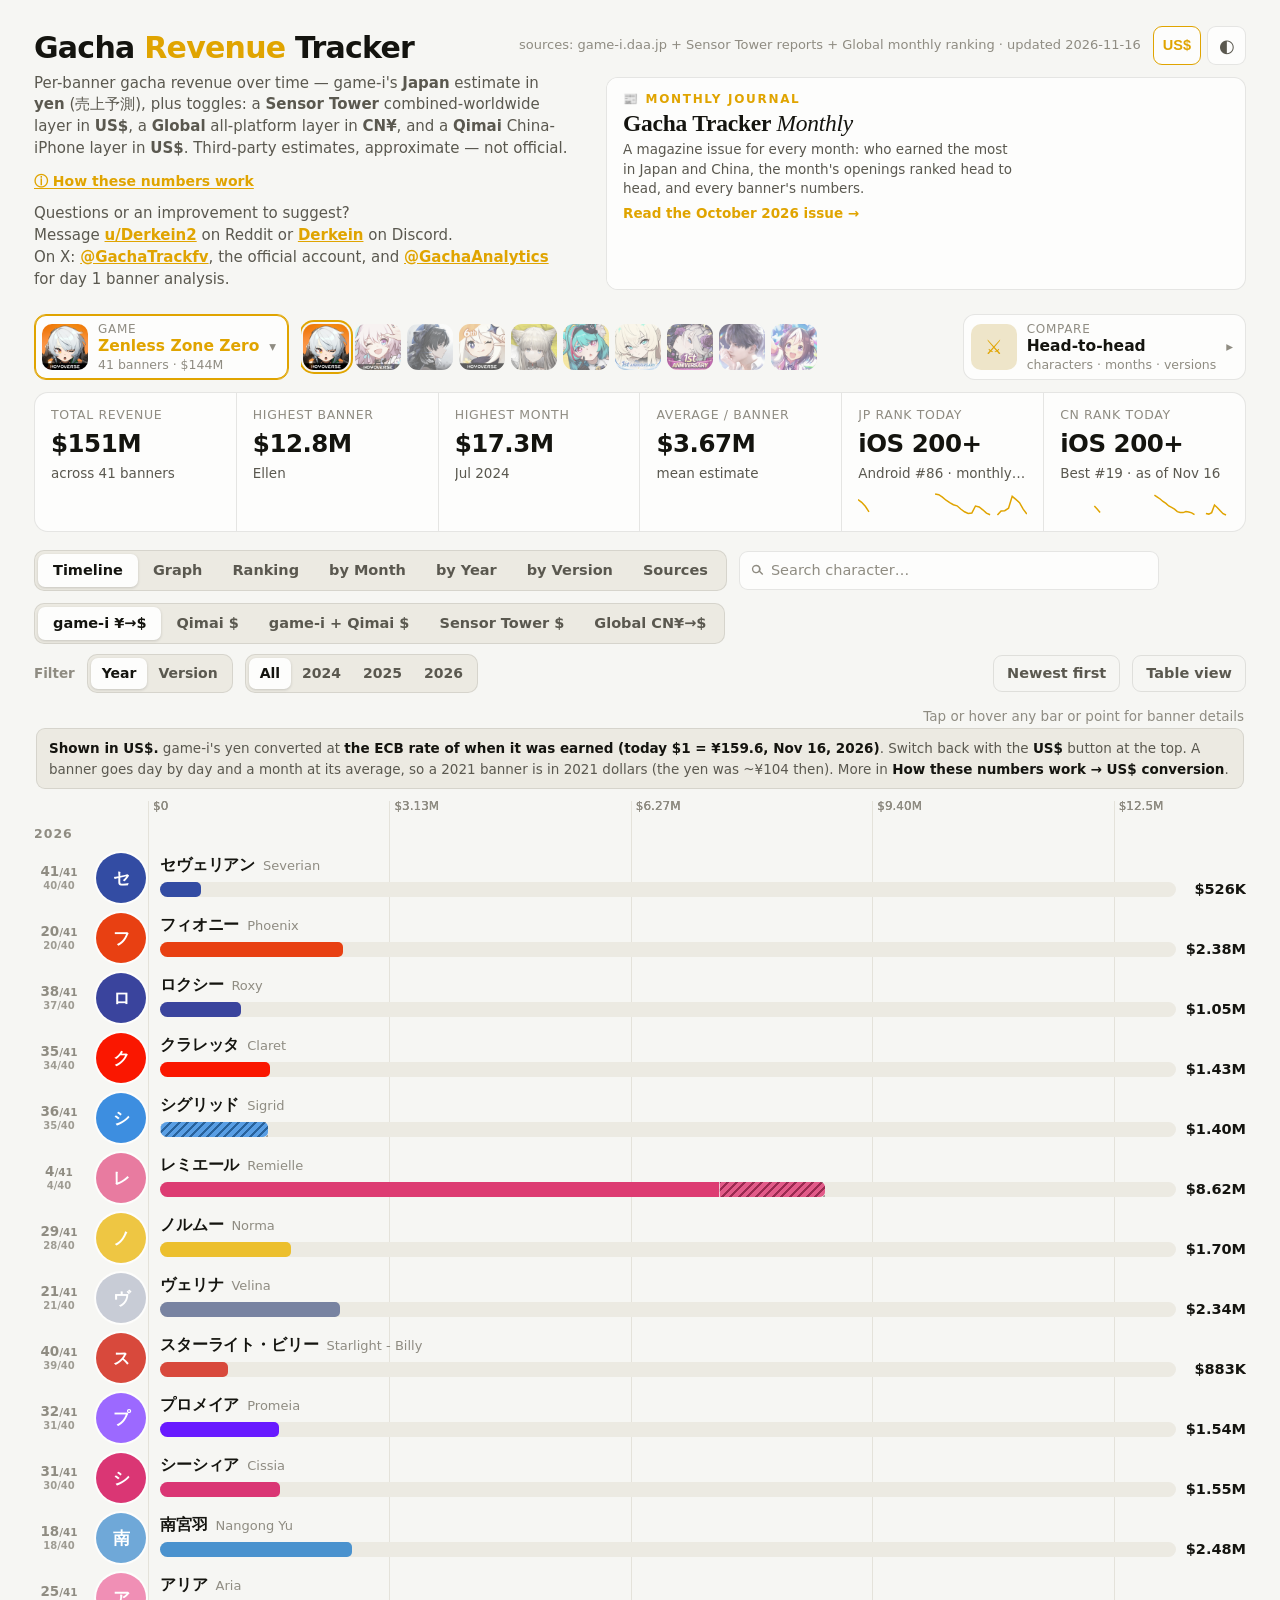
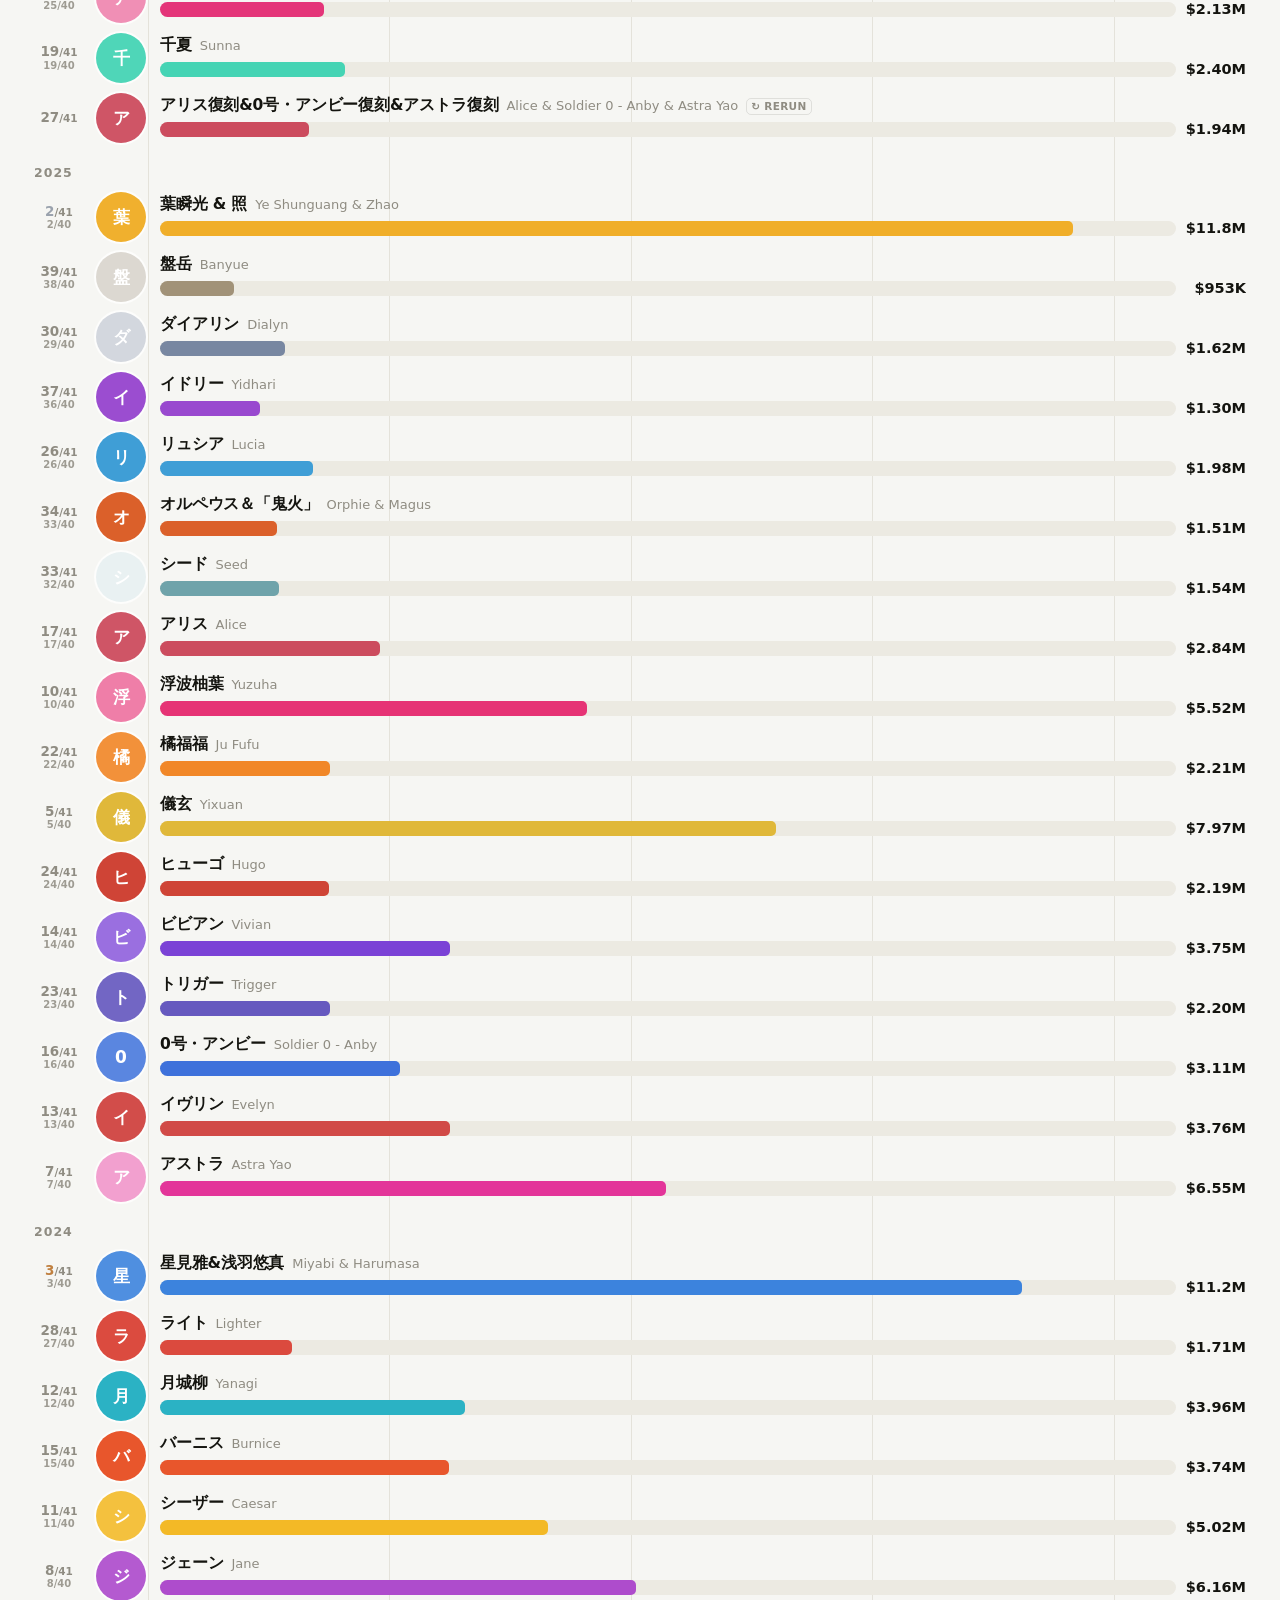
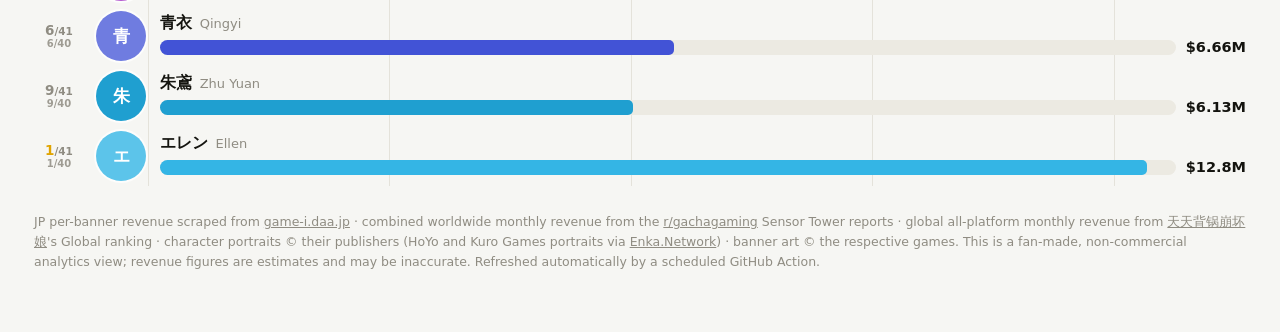
==== commit ef39bc5a: "Projection: year/all-time rank of the projected total; off-chart runs get a projection Tracking towa" ====
--- a/index.html
+++ b/index.html
@@ -12,7 +12,7 @@
 <title>Gacha Revenue Tracker</title>
 <meta name="description" content="Estimated gacha banner revenue over time for Zenless Zone Zero, Honkai: Star Rail, Wuthering Waves, Genshin Impact and Arknights: Endfield. Auto-updated from game-i.daa.jp.">
 <link rel="icon" href="data:image/svg+xml,<svg xmlns='http://www.w3.org/2000/svg' viewBox='0 0 16 16'><text y='14' font-size='14'>%F0%9F%8E%B0</text></svg>">
-<link rel="stylesheet" href="style.css?v=418">
+<link rel="stylesheet" href="style.css?v=419">
 </head>
 <body>
 <div class="wrap">
@@ -497,6 +497,6 @@
 
 <div class="lightbox" id="lightbox" hidden><img id="lightboxImg" src="" alt=""></div>
 
-<script src="app.js?v=428"></script>
+<script src="app.js?v=429"></script>
 </body>
 </html>
--- a/style.css
+++ b/style.css
@@ -1485,3 +1485,4 @@
 .recon-warn .reconlink{font-size:13.5px; margin-left:4px}
 /* Compare: why a side's points are fractional (rank lifted by another banner's launch) */
 .cmp-liftnote{display:block; font-size:13.5px; color:var(--muted); margin-top:4px; font-weight:400}
+.bm-stat .sub{font-size:12px; color:var(--muted); font-variant-numeric:tabular-nums; white-space:nowrap}
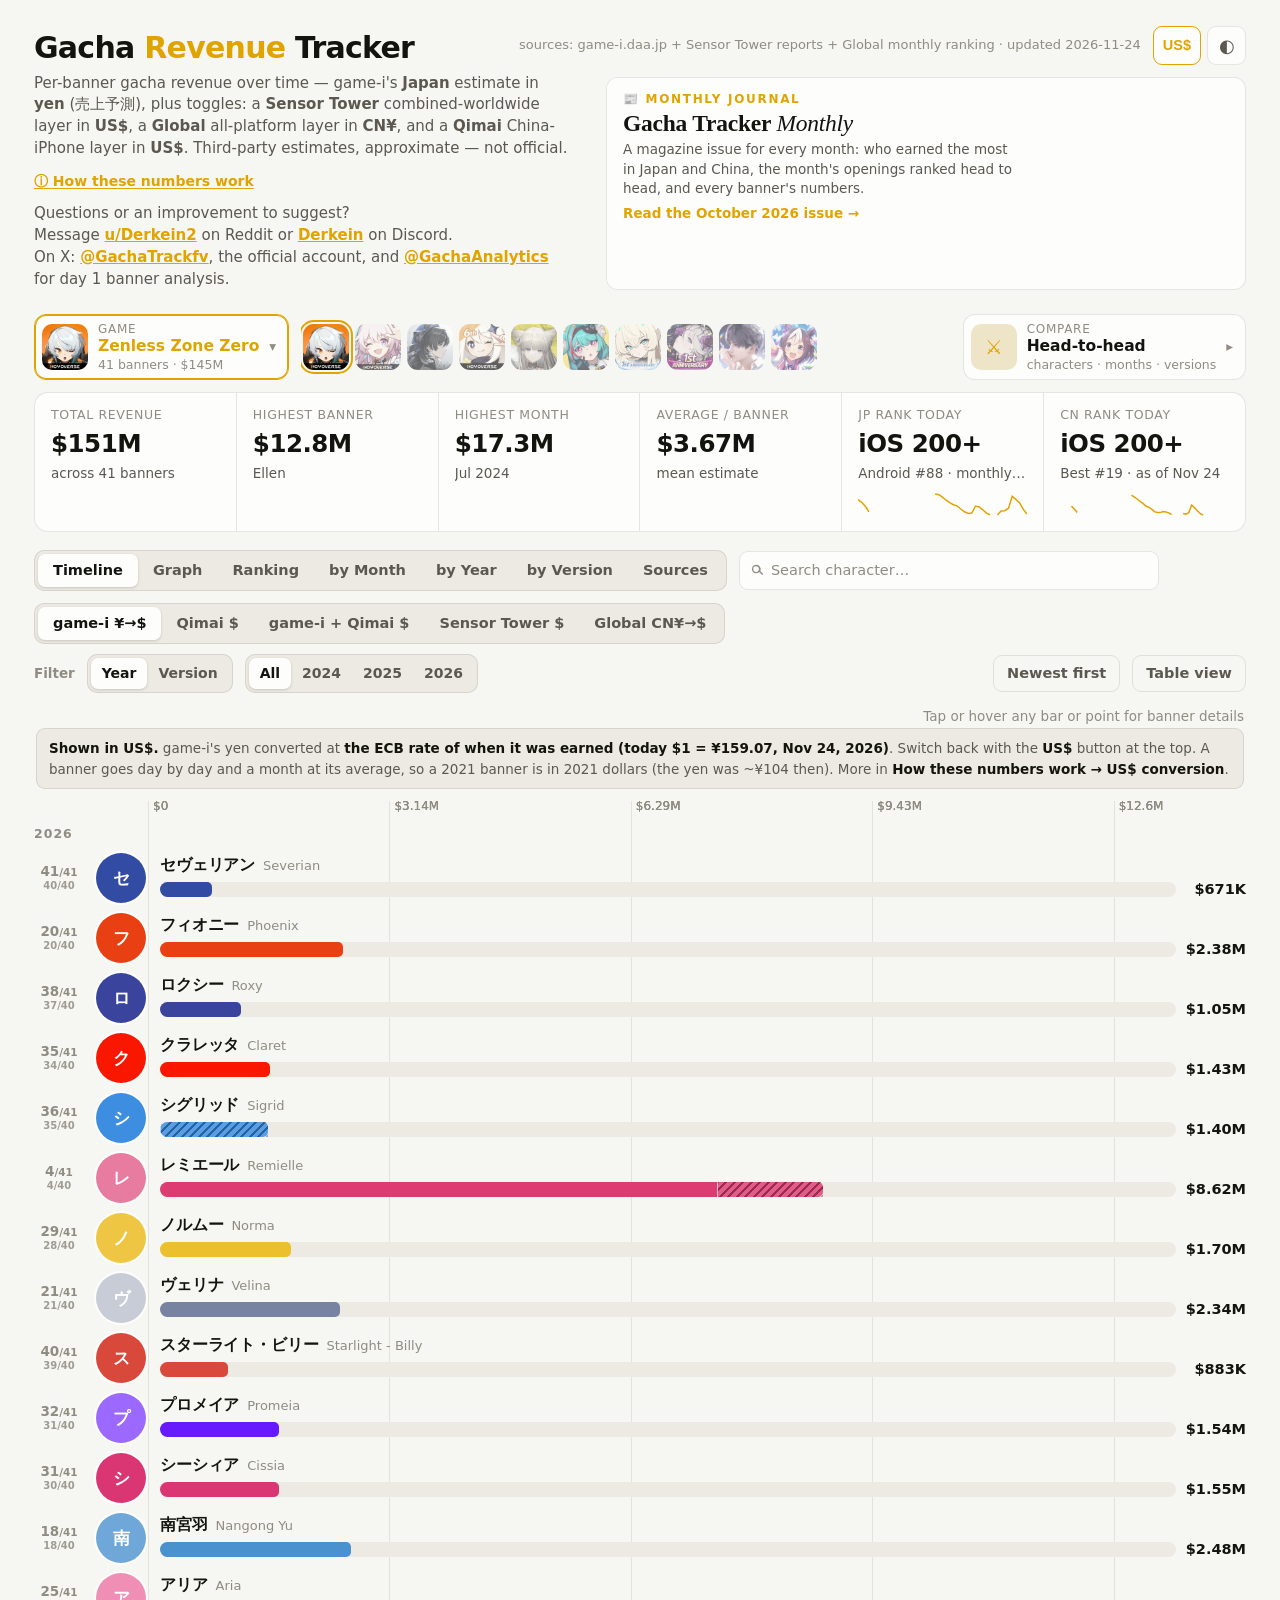
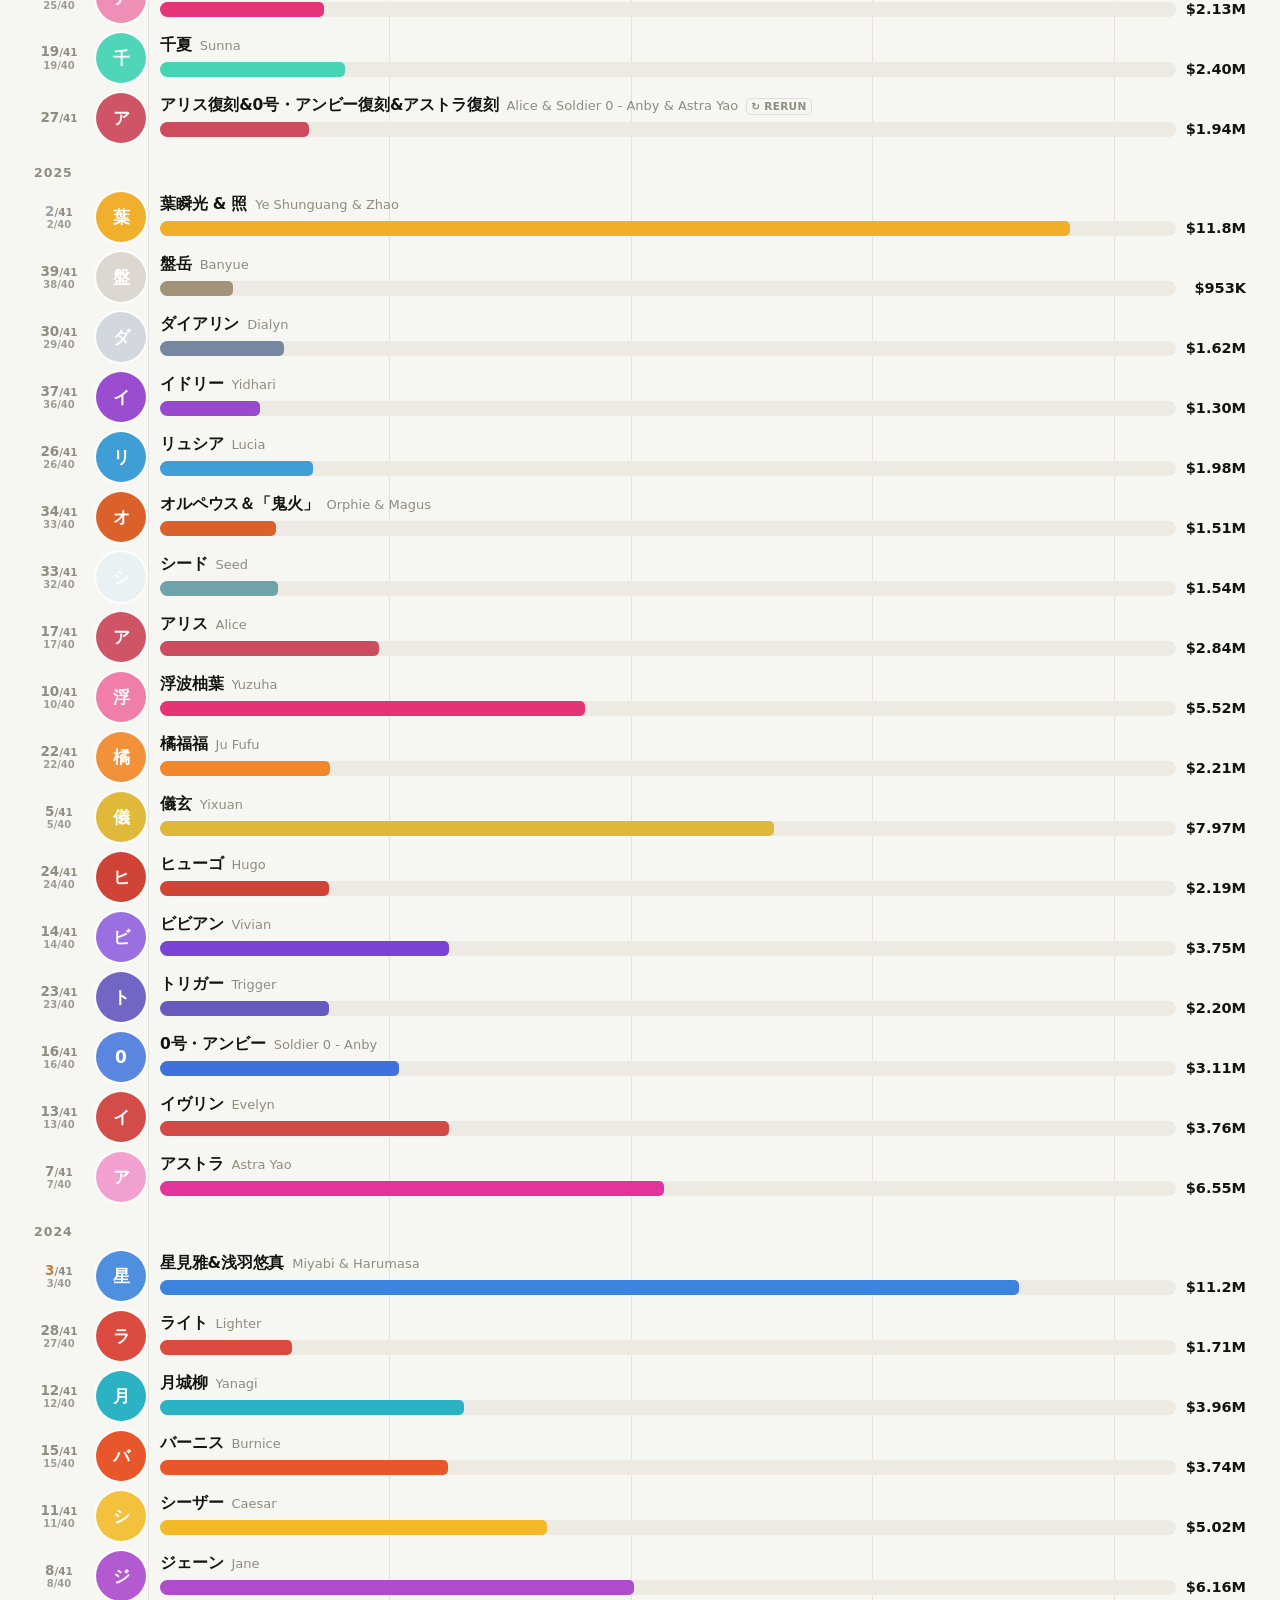
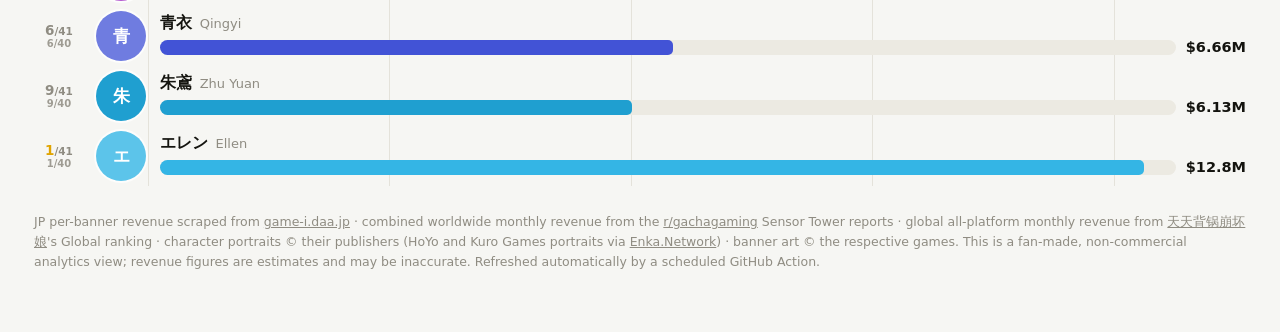
==== commit 6f8ce30a: "fix: "updated" date follows Qimai's latest day, not game-i's stamp game-i's updated stamp is taken a" ====
--- a/index.html
+++ b/index.html
@@ -12,7 +12,7 @@
 <title>Gacha Revenue Tracker</title>
 <meta name="description" content="Estimated gacha banner revenue over time for Zenless Zone Zero, Honkai: Star Rail, Wuthering Waves, Genshin Impact and Arknights: Endfield. Auto-updated from game-i.daa.jp.">
 <link rel="icon" href="data:image/svg+xml,<svg xmlns='http://www.w3.org/2000/svg' viewBox='0 0 16 16'><text y='14' font-size='14'>%F0%9F%8E%B0</text></svg>">
-<link rel="stylesheet" href="style.css?v=419">
+<link rel="stylesheet" href="style.css?v=420">
 </head>
 <body>
 <div class="wrap">
@@ -497,6 +497,6 @@
 
 <div class="lightbox" id="lightbox" hidden><img id="lightboxImg" src="" alt=""></div>
 
-<script src="app.js?v=429"></script>
+<script src="app.js?v=432"></script>
 </body>
 </html>
--- a/style.css
+++ b/style.css
@@ -1485,4 +1485,4 @@
 .recon-warn .reconlink{font-size:13.5px; margin-left:4px}
 /* Compare: why a side's points are fractional (rank lifted by another banner's launch) */
 .cmp-liftnote{display:block; font-size:13.5px; color:var(--muted); margin-top:4px; font-weight:400}
-.bm-stat .sub{font-size:12px; color:var(--muted); font-variant-numeric:tabular-nums; white-space:nowrap}
+.bm-stat .sub{font-size:12px; color:var(--muted); font-variant-numeric:tabular-nums}
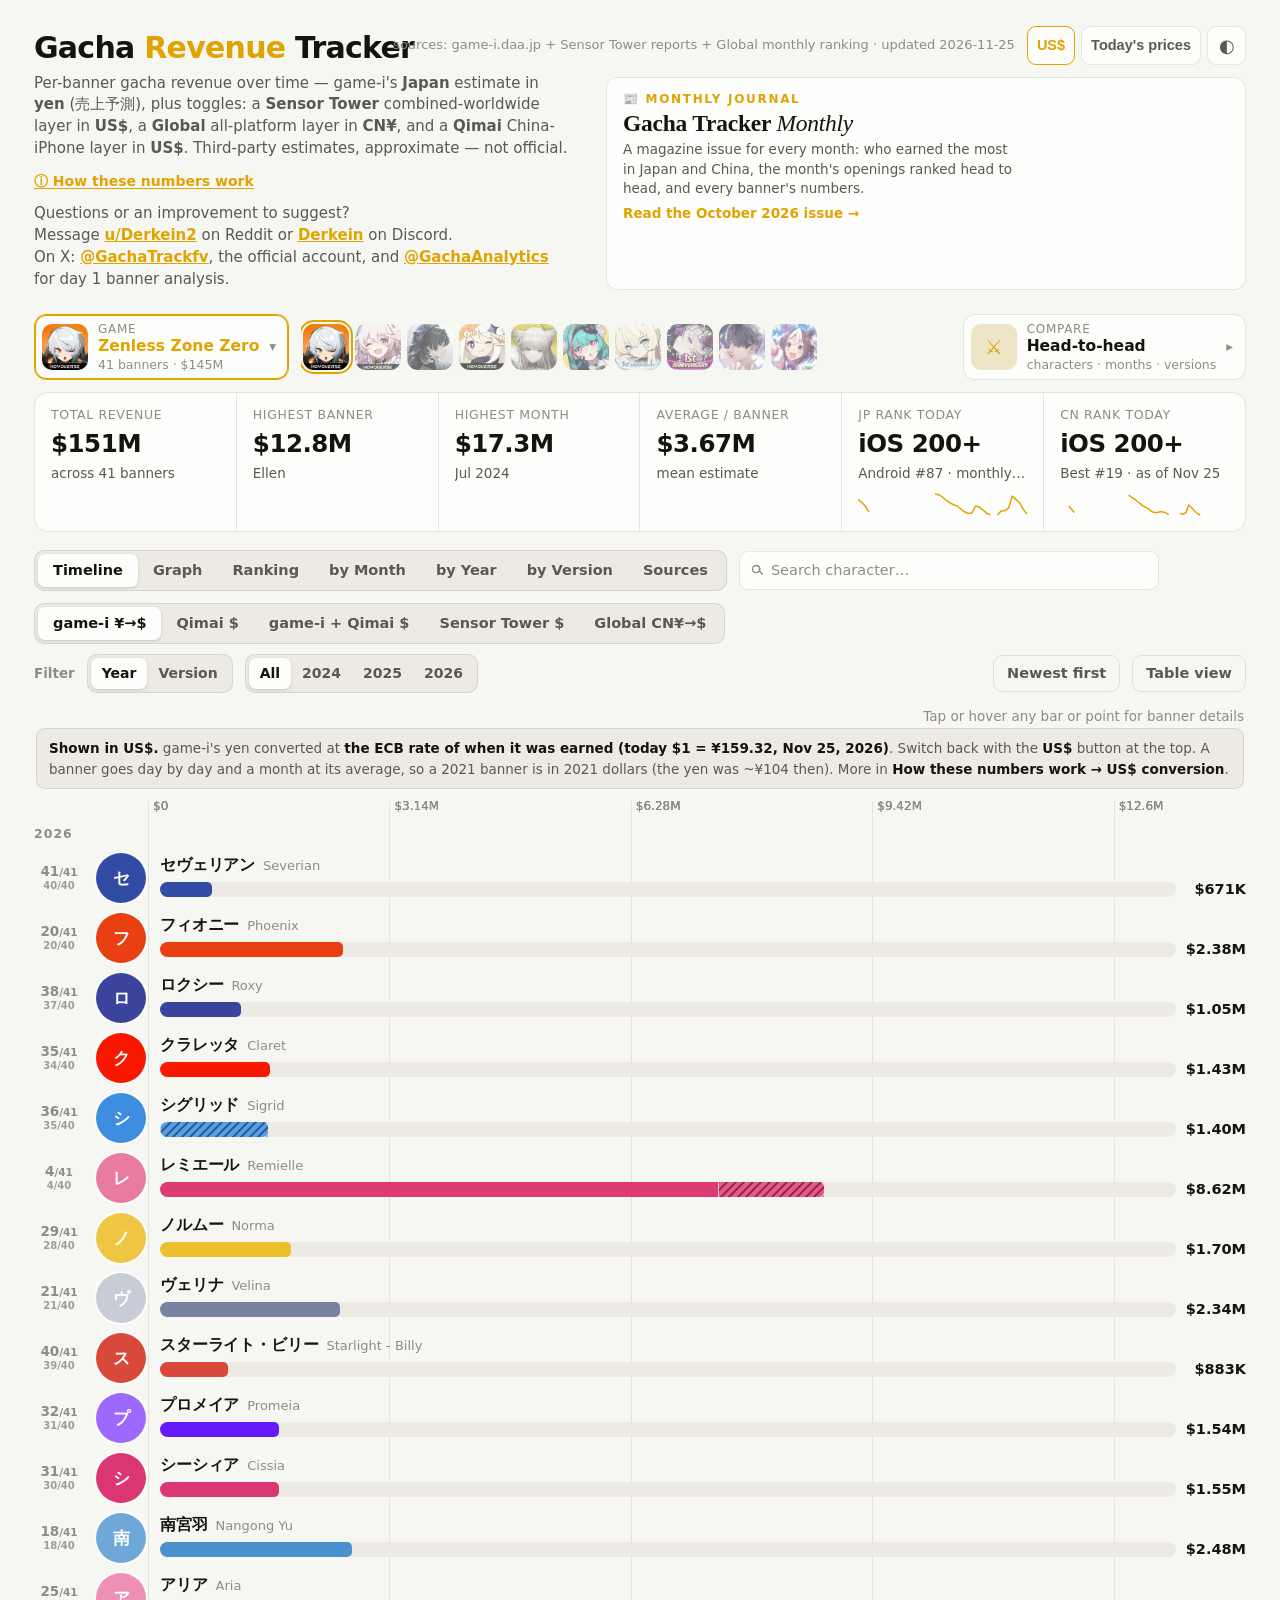
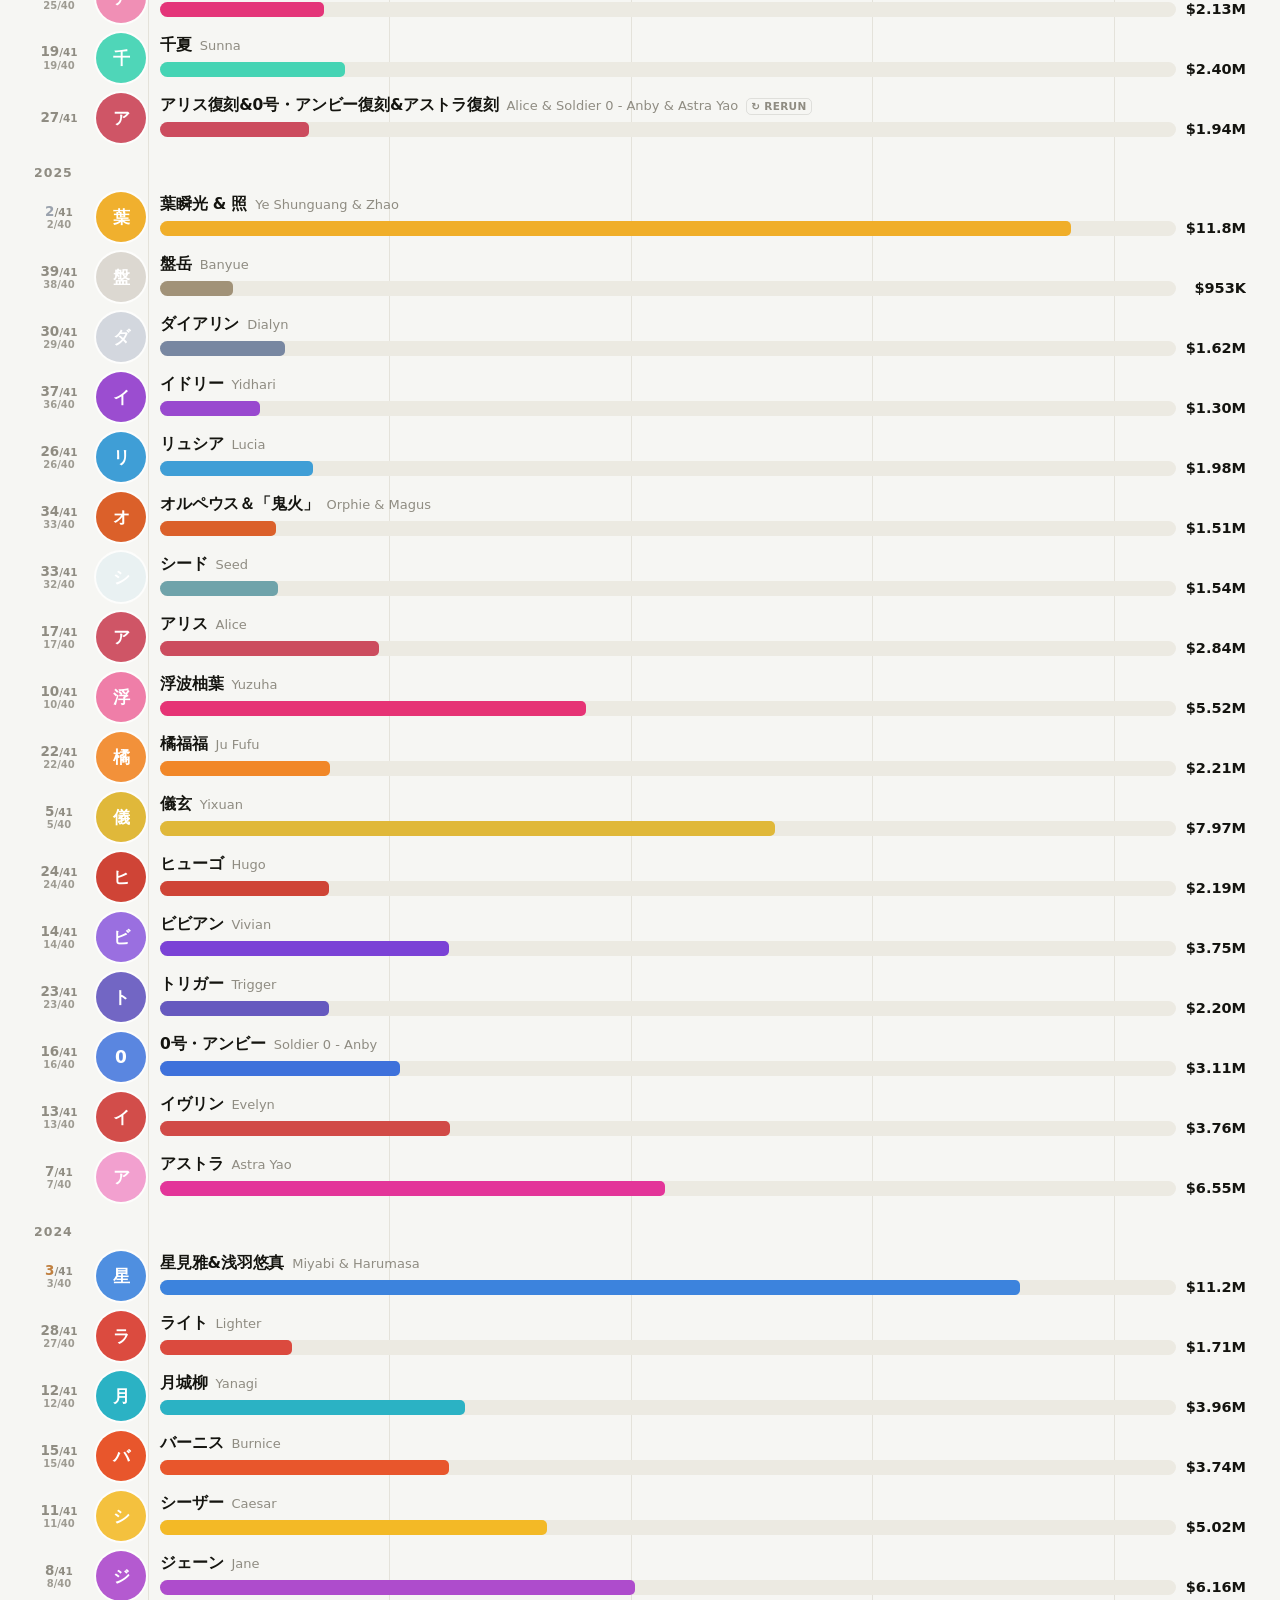
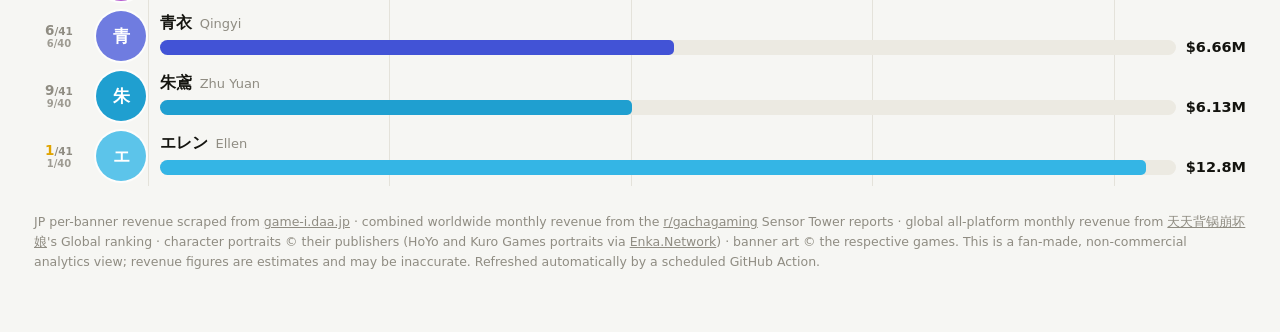
==== commit 6c03ad76: "feat: "Today's prices" toggle — every figure adjusted for inflation (off by default) Next to US$. Mu" ====
--- a/index.html
+++ b/index.html
@@ -12,7 +12,7 @@
 <title>Gacha Revenue Tracker</title>
 <meta name="description" content="Estimated gacha banner revenue over time for Zenless Zone Zero, Honkai: Star Rail, Wuthering Waves, Genshin Impact and Arknights: Endfield. Auto-updated from game-i.daa.jp.">
 <link rel="icon" href="data:image/svg+xml,<svg xmlns='http://www.w3.org/2000/svg' viewBox='0 0 16 16'><text y='14' font-size='14'>%F0%9F%8E%B0</text></svg>">
-<link rel="stylesheet" href="style.css?v=420">
+<link rel="stylesheet" href="style.css?v=421">
 </head>
 <body>
 <div class="wrap">
@@ -28,6 +28,7 @@
         <div class="updated" id="updated"></div>
         <div class="hd-btns">
           <button id="ccyBtn" class="themebtn ccybtn" type="button" aria-pressed="false" hidden>¥</button>
+          <button id="inflBtn" class="themebtn ccybtn" type="button" aria-pressed="false" hidden>Today's prices</button>
           <button id="themeBtn" class="themebtn" title="Theme" aria-label="Color theme"></button>
         </div>
       </div>
@@ -210,6 +211,7 @@
       <button data-info="cnchart">China iOS chart</button>
       <button data-info="both">game-i + Qimai · US$</button>
       <button data-info="fx">US$ conversion</button>
+      <button data-info="infl">Today's prices</button>
     </div>
 
     <div id="infoGamei">
@@ -455,6 +457,28 @@
     </ul>
     </div><!-- /infoFx -->
 
+    <div id="infoInfl" hidden>
+    <h3>What it does</h3>
+    <p>The <b>Today's prices</b> button at the top (off by default) adjusts every figure for <b>inflation</b>, so a banner from 2021 and one from 2026 are compared in the same money: what their spending would be worth at <b>today's prices</b>. Off, every figure is shown as it was earned.</p>
+    <h3>How</h3>
+    <ul>
+      <li>Each figure is multiplied by <b>the price index in the latest month ÷ the index in the month it was earned</b>.</li>
+      <li><b>Dollars</b> (game-i in US$, Qimai, Sensor Tower, the Global ranking in US$) use the <b>US consumer price index</b>; <b>yen</b> (game-i with the US$ button off) uses <b>Japan's</b>.</li>
+      <li><b>A banner</b> goes day by day, each day weighted by how much of the run fell on it, the same way its exchange rate is worked out. <b>A month</b> uses that month's index.</li>
+      <li>The <b>Global ranking in CN¥</b> isn't adjusted (there's no China index here): turn on <b>US$</b> to see it in today's prices.</li>
+      <li>It stacks on the exchange rate: in US$, a banner is first converted at the rate of when it was earned, then brought to today's prices.</li>
+    </ul>
+    <p id="infoInflEx"></p>
+    <h3>What changes</h3>
+    <p>Only the size of older figures, and with it some places in the <b>all-time</b> rankings. Within one year the adjustment is a few percent at most, smaller than the estimates' own error, so the year rankings barely move. Across all years it's bigger: banners from 2020–2022 count 15–30% more in dollars, and about 15% more in yen. In Genshin's all-time China list, for example, Venti's launch banner (September 2020) moves from 3rd to 1st. That's why it's off by default: the figures as earned are what every source reports.</p>
+    <h3>Sources</h3>
+    <ul>
+      <li><b>US:</b> <a href="https://www.bls.gov/cpi/" target="_blank" rel="noopener">US Bureau of Labor Statistics, Consumer Price Index for All Urban Consumers (CPI-U)</a>, all items, not seasonally adjusted (series CUUR0000SA0), read through the BLS public API. The BLS published no figure for October 2025 (the US government shutdown), so that month is the average of September and November.</li>
+      <li><b>Japan:</b> <a href="https://www.stat.go.jp/data/cpi/1.html" target="_blank" rel="noopener">Statistics Bureau of Japan, Consumer Price Index</a>, all items, 2020 = 100.</li>
+      <li>Both are refreshed by the daily update and published monthly, so the latest month is usually a few weeks behind.</li>
+    </ul>
+    </div><!-- /infoInfl -->
+
     <div id="infoQimai" hidden>
     <h3>What this is</h3>
     <p>An <b>estimate</b> of a banner's <b>China iPhone App&nbsp;Store gross revenue</b>, in <b>US dollars</b>, from <a href="https://qimai.cn/" target="_blank" rel="noopener">Qimai&nbsp;(七麦数据)</a> — a Chinese mobile-analytics platform. Qimai calls it a data-model estimate of App&nbsp;Store 销售额 (gross sales), “<i>仅供参考</i>” (for reference only). It is <b>iPhone only</b> and <b>China only</b>, reported per day.</p>
@@ -497,6 +521,6 @@
 
 <div class="lightbox" id="lightbox" hidden><img id="lightboxImg" src="" alt=""></div>
 
-<script src="app.js?v=432"></script>
+<script src="app.js?v=433"></script>
 </body>
 </html>
--- a/style.css
+++ b/style.css
@@ -61,7 +61,7 @@
   transition:transform .12s,border-color .12s,color .12s}
 .themebtn:hover{transform:translateY(-1px); border-color:var(--accent); color:var(--accent)}
 /* currency toggle: same chip as the theme button, a little wider for "US$", lit when on */
-.themebtn.ccybtn{width:auto; min-width:34px; padding:0 9px; font-size:14.5px; font-weight:700}
+.themebtn.ccybtn{width:auto; min-width:34px; padding:0 9px; font-size:14.5px; font-weight:700; white-space:nowrap}
 .themebtn.ccybtn.on{border-color:var(--accent); color:var(--accent)}
 
 /* game picker: current-game button (opens a searchable list) + a rail of every game's icon */
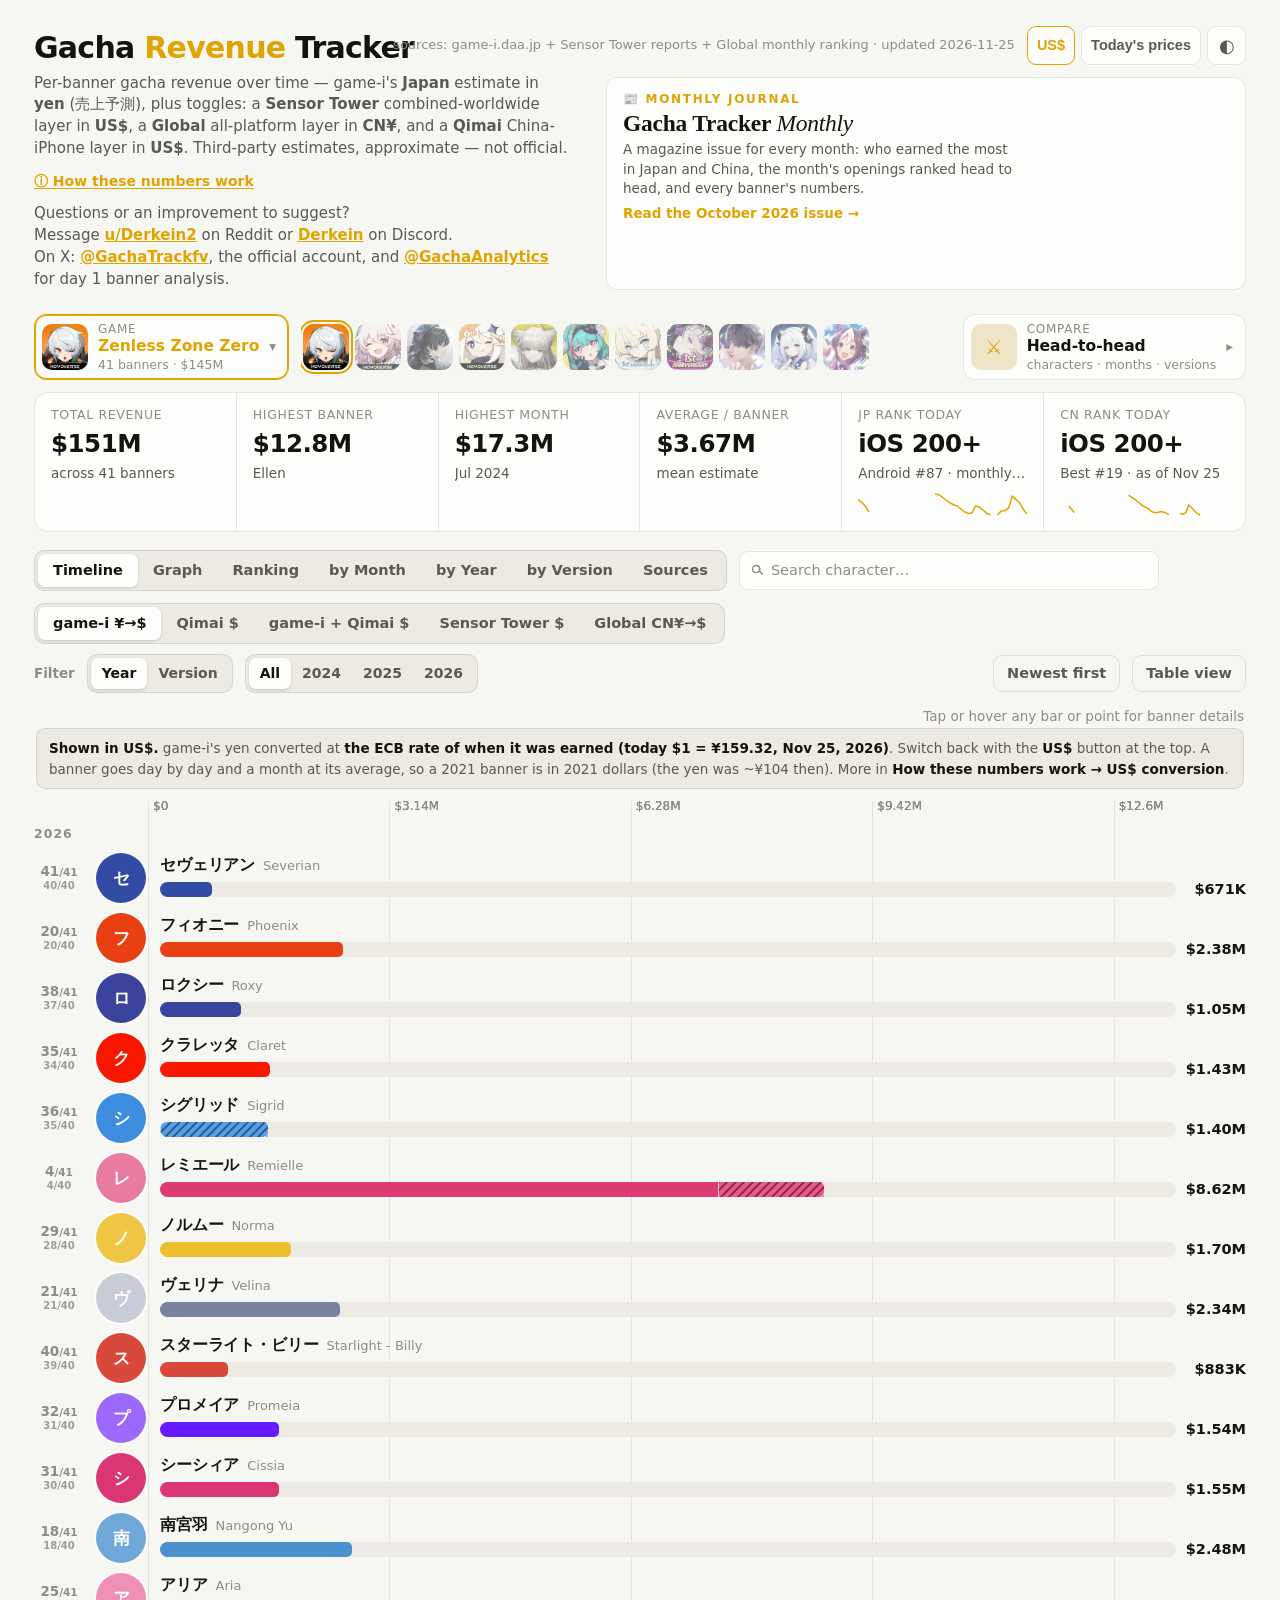
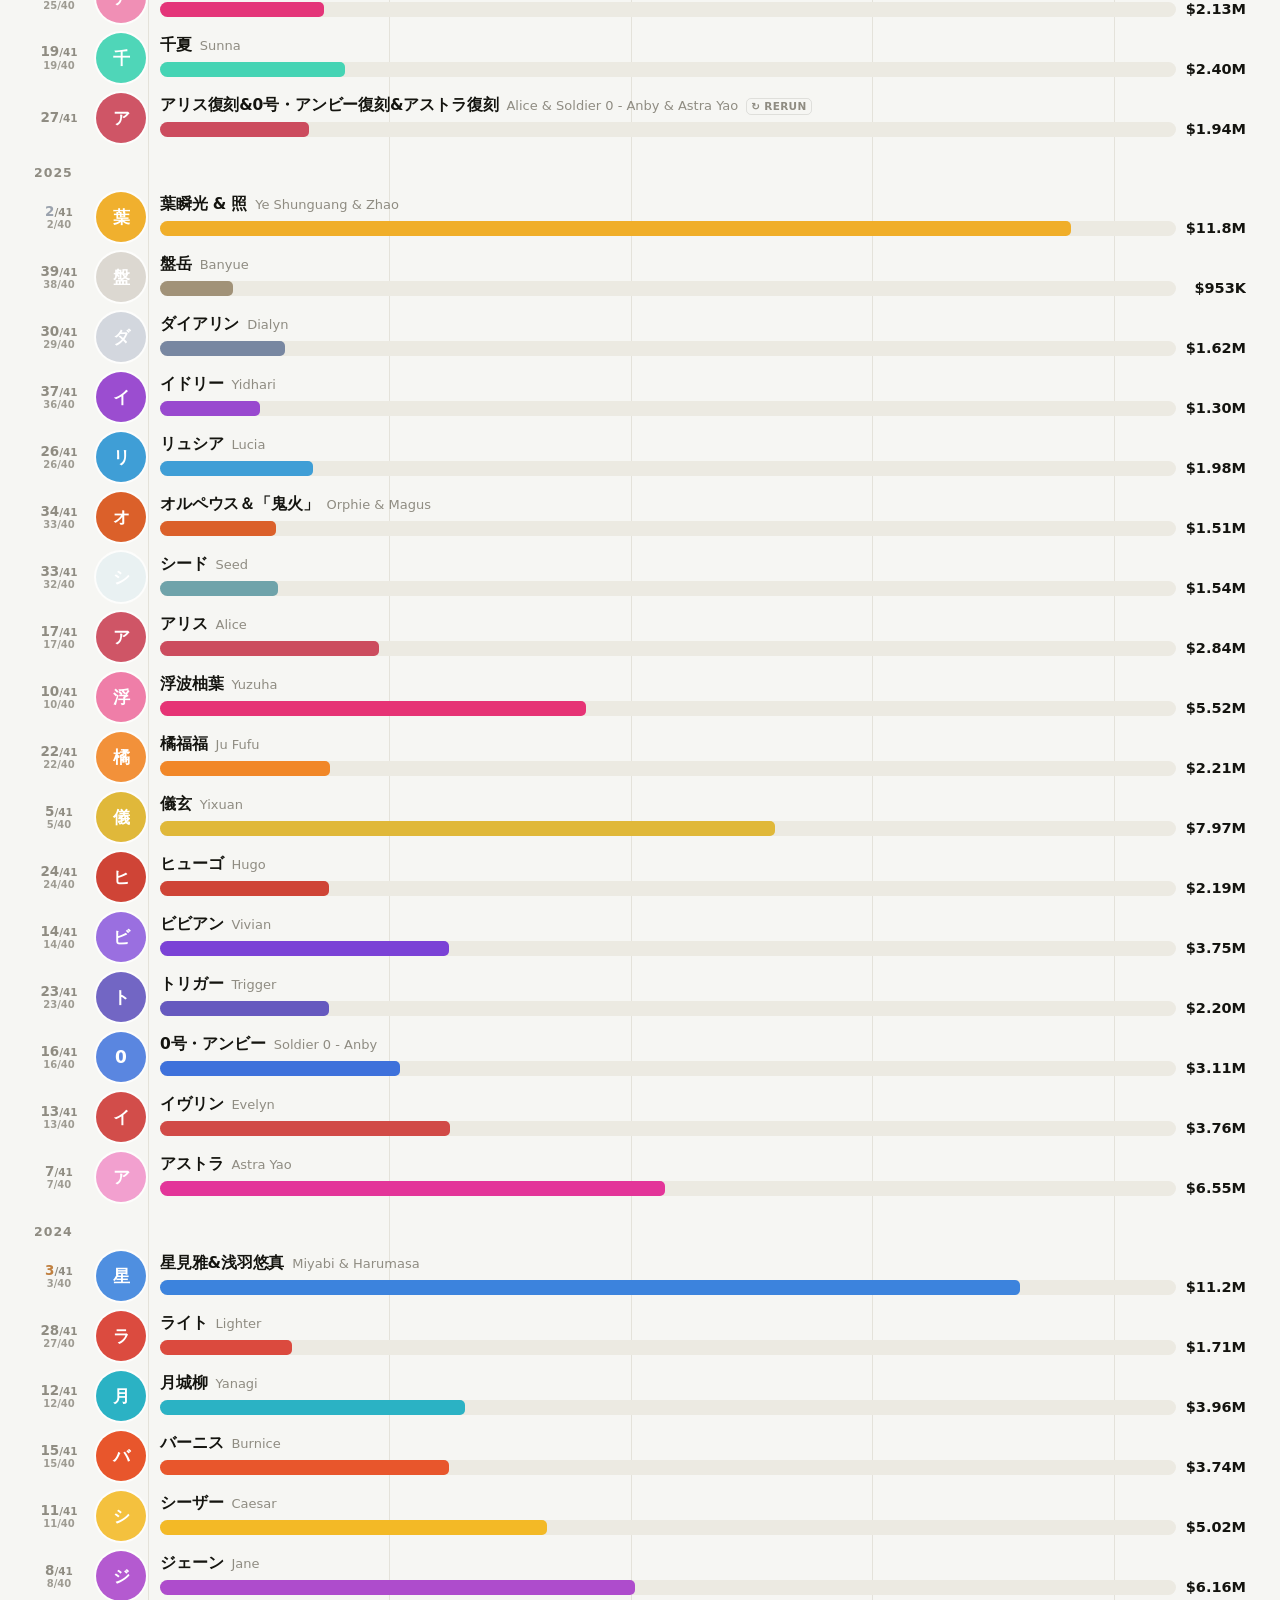
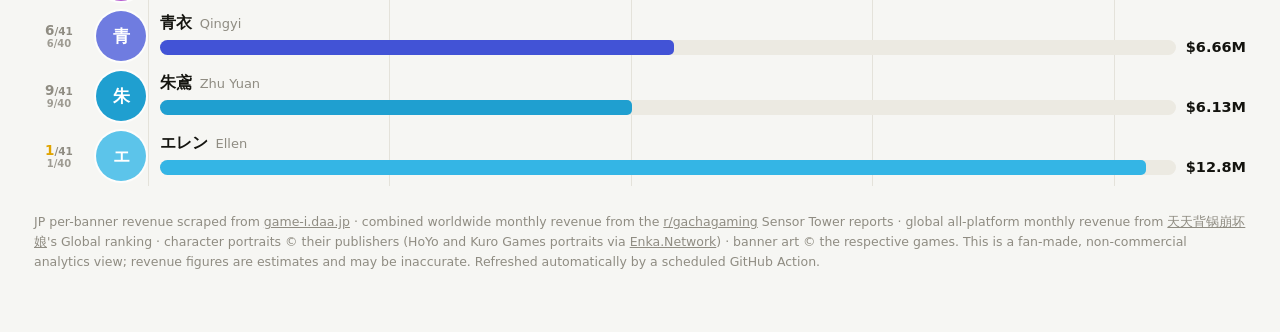
==== commit e1dee295: "Add Azur Promilia (azurp) Manjuu / Yostar, launched 2026-11-26 in Japan, Korea, Taiwan and China; no" ====
--- a/index.html
+++ b/index.html
@@ -251,6 +251,7 @@
     <p class="info-warn">⚠ <b>These are reconstructions.</b> game-i publishes no banner figures for these games, so every per-banner number on their game-i tab is rebuilt by this site from game-i's daily ranks and monthly totals. Treat them as an estimate of what game-i would show, not as game-i's own numbers.</p>
     <p>Some games are tracked by game-i — it records their Japan top-grossing rank every day and publishes their monthly totals (月次売上予測) — but it never made a banner page for them. Chaos Zero Nightmare is one. For these, the <b>banner list</b> comes from the game's <b>official Japanese notices</b> (for Chaos Zero Nightmare, <a href="https://page.onstove.com/chaoszeronightmare/jp" target="_blank" rel="noopener">its STOVE community</a>), with English names matched from its English channel, and each banner's figure is <b>rebuilt the way game-i builds its own</b>: a day's share of game-i's monthly total, weighted by that day's rank, goes to whatever banners are running, split equally with the first day +80% and the last −80%.</p>
     <p>As on every game-i banner, a banner only earns on days the game is in the <b>overall top 200</b> (see above), so a run spent entirely below the chart shows ¥0; the <b>Monthly share</b> toggle shares out the whole month instead. By Month and the Monthly graph show both figures side by side, so they have no toggle and always use game-i's daily rule.</p>
+    <p><b>Azur Promilia</b> (launched 26 November 2026 in Japan, Korea, Taiwan and China; no global server yet) works the same way: its banners come from the <a href="https://azurpromilia.jp/news" target="_blank" rel="noopener">official Japanese site's news</a>. With no English version until the planned 2027 English beta, its characters' English names are the pinyin of their Chinese names (塗山小玉 → Tushan Xiaoyu) until official ones exist.</p>
     <p><b>Love and Deepspace</b> is the other kind: game-i did list its banners, but stopped in June 2025. Its list here comes from Infold's Japanese <a href="https://prtimes.jp/main/html/searchrlp/company_id/131862" target="_blank" rel="noopener">press releases on PR TIMES</a>, which announce every new limited ★5 event with its dates and the leads it features; reruns and small wishes that get no release aren't listed. Rebuilt the same way, the nine banners game-i did publish come out mostly within about 10% of its figures. An event that lets players pick three of the five leads' cards is one banner here — no source splits its money by lead.</p>
     <p>Banners are listed the way game-i lists them: a rerun or standard-pool rate-up running alongside a new character isn't an entry of its own — its days belong to the new banner, as with WuWa's reruns, or Star Rail's "A & B" entries when both start and end together — and only gets its own entry for a stretch when it was the only banner up. Where a game genuinely runs two new banners at once (Stella Sora sometimes overlaps a new Trekker banner with the next for about a week), they share those days, split equally as game-i does.</p>
 
@@ -521,6 +522,6 @@
 
 <div class="lightbox" id="lightbox" hidden><img id="lightboxImg" src="" alt=""></div>
 
-<script src="app.js?v=433"></script>
+<script src="app.js?v=434"></script>
 </body>
 </html>
